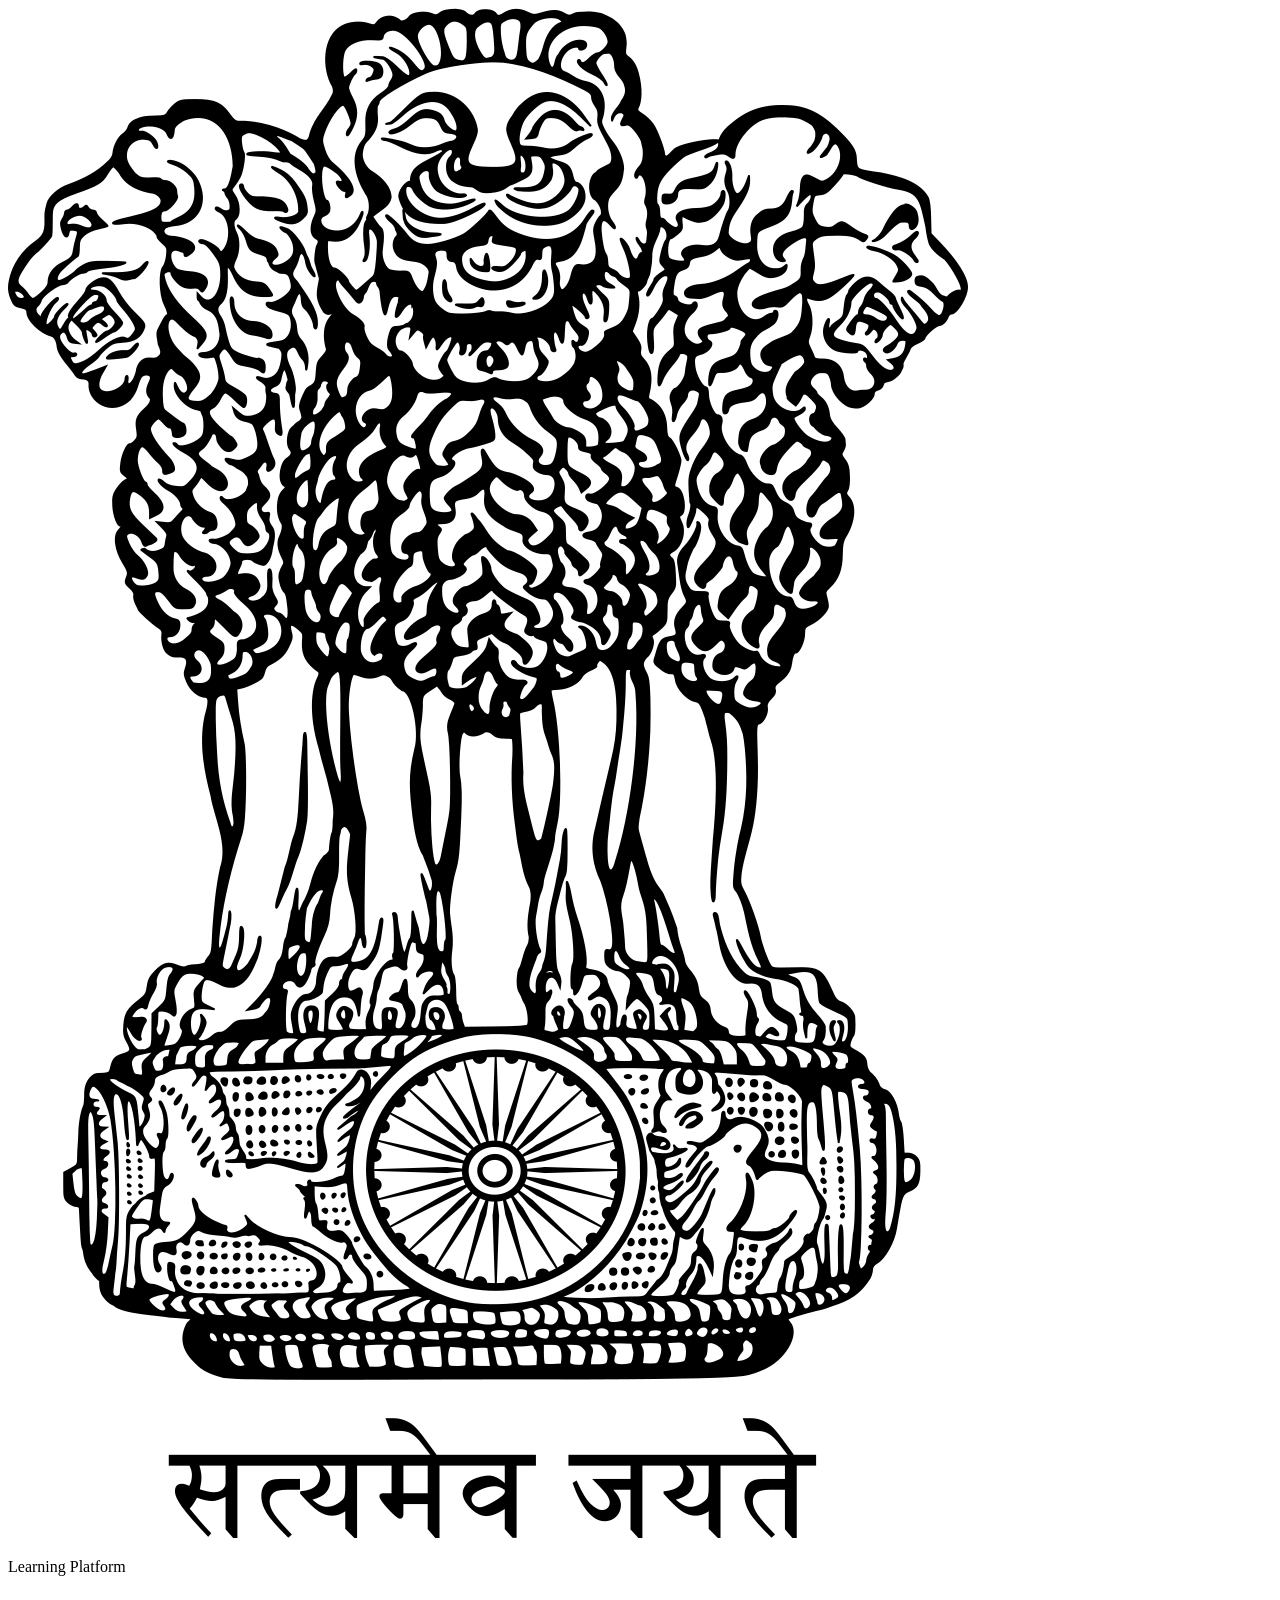
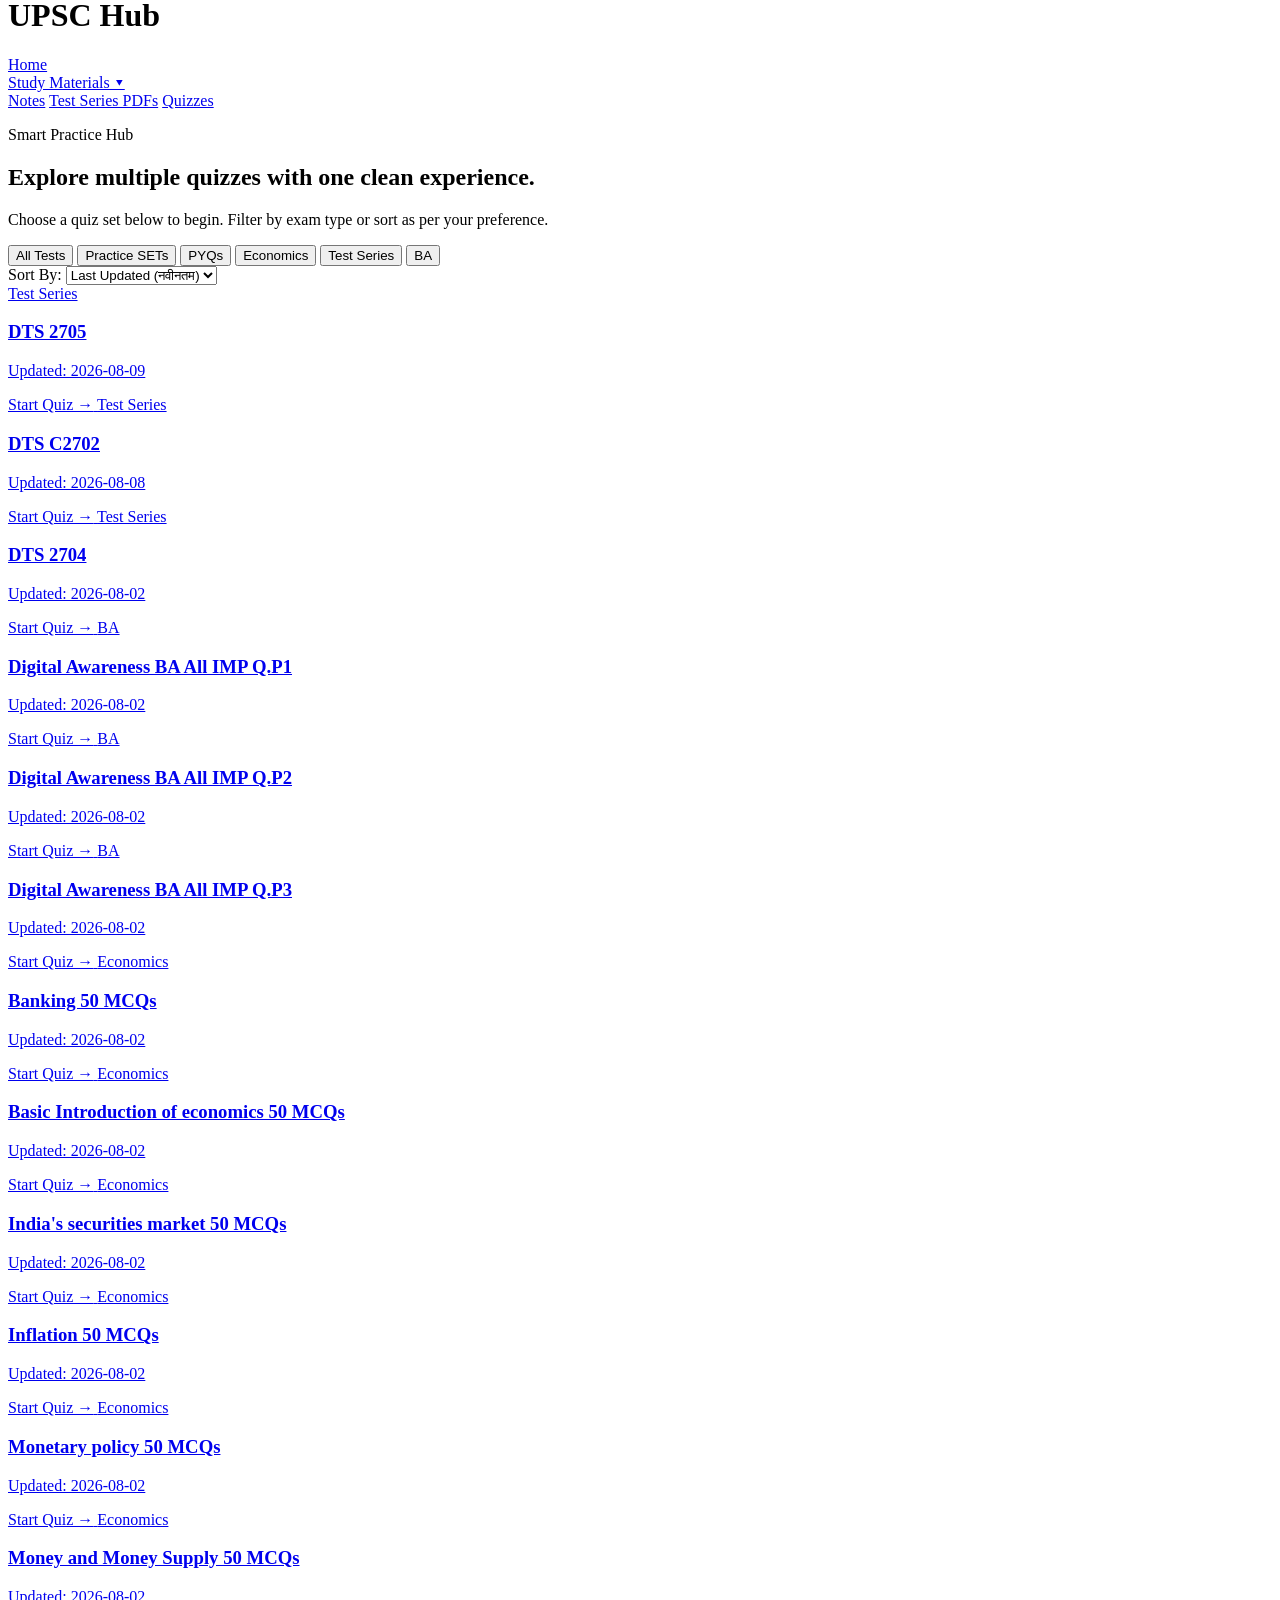
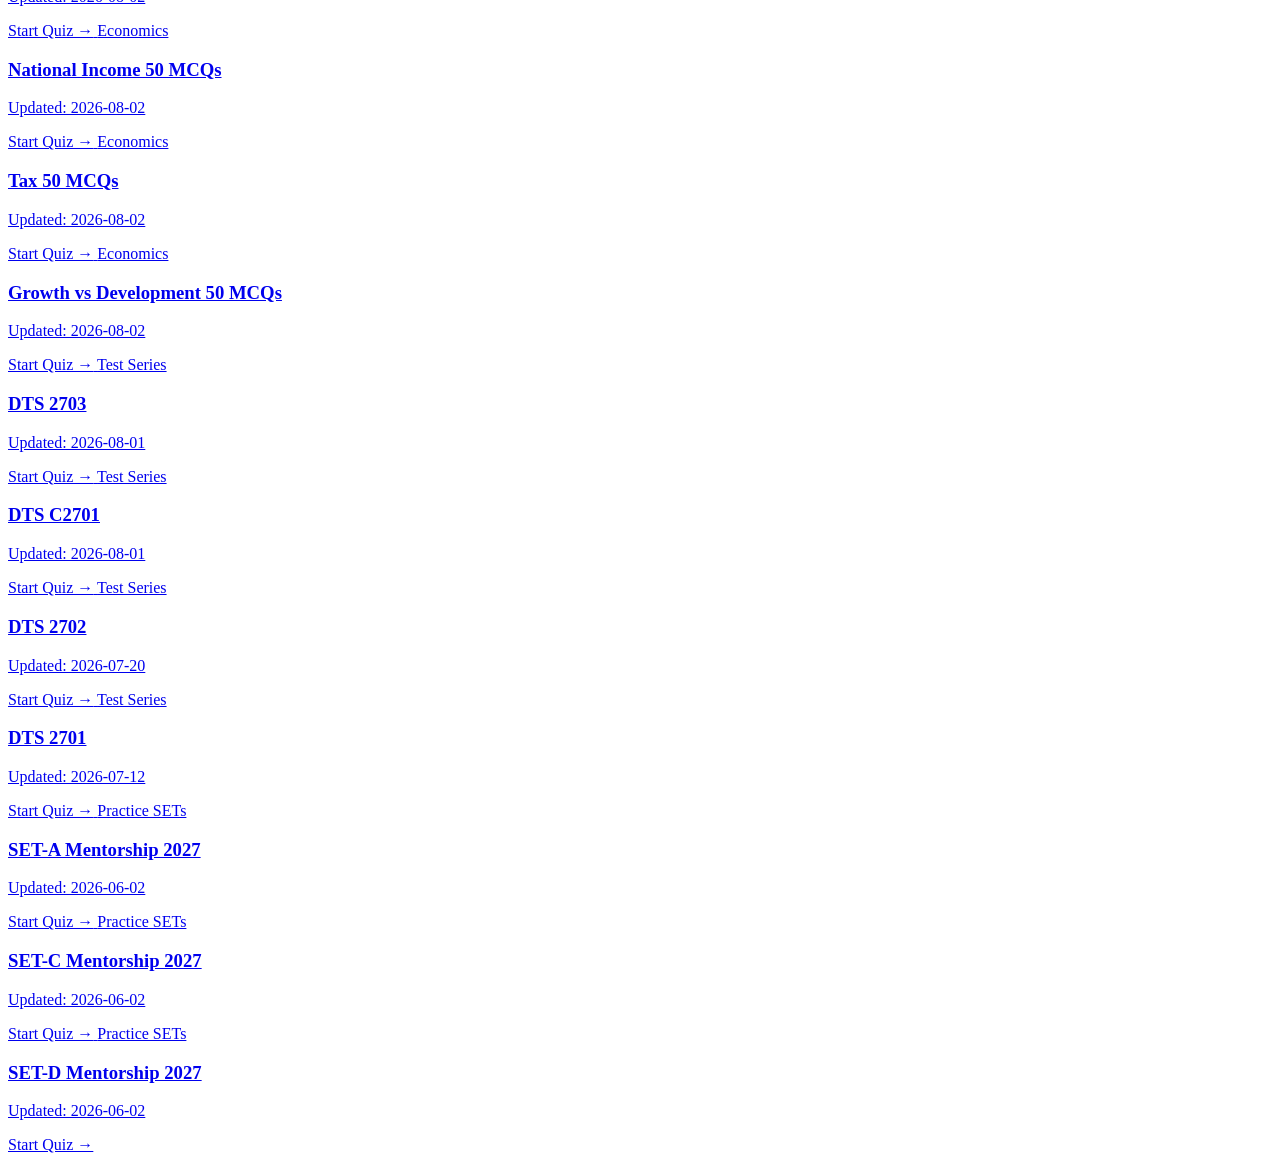
==== index.html @ d1d1ecc0 "Modify title, header, and add dropdown navigation Updated the title and header text, added dropdown " ====
<!DOCTYPE html>
<html lang="hi">
<head>
  <meta charset="UTF-8">
  <meta name="viewport" content="width=device-width, initial-scale=1.0">
  <title>UPSC Hub | Home</title>
  <link rel="stylesheet" href="style.css">
</head>
<body class="home-page">
  <div class="hero-shell">
    
    <!-- Updated Header with Dropdown Navigation -->
    <header class="hero-header">
      <div class="brand-block">
        <img src="ashoka.jpg" alt="Ashoka Logo" class="brand-logo" onerror="this.style.display='none'">
        <div>
          <p class="brand-kicker">Learning Platform</p>
          <h1>UPSC Hub</h1>
        </div>
      </div>
      
      <nav class="hero-nav">
        <a href="index.html">Home</a>
        <div class="dropdown">
          <a href="#" class="dropbtn">Study Materials ▾</a>
          <div class="dropdown-content">
            <a href="notes.html">Notes</a>
            <a href="test_series.html">Test Series PDFs</a>
            <a href="index.html">Quizzes</a>
          </div>
        </div>
      </nav>
    </header>

    <main class="hero-content">
      <section class="hero-copy">
        <p class="section-label">Smart Practice Hub</p>
        <h2>Explore multiple quizzes with one clean experience.</h2>
        <p class="hero-text">Choose a quiz set below to begin. Filter by exam type or sort as per your preference.</p>
      </section>

      <div class="controls-wrapper">
        <div class="filter-tabs" id="filterTabs">
          <button class="tab-btn active" onclick="handleFilter('All', event)">All Tests</button>
          <button class="tab-btn" onclick="handleFilter('Practice SETs', event)">Practice SETs</button>
          <button class="tab-btn" onclick="handleFilter('PYQ', event)">PYQs</button>
          <button class="tab-btn" onclick="handleFilter('Economics', event)">Economics</button>
          <button class="tab-btn" onclick="handleFilter('Test Series', event)">Test Series</button>
          <button class="tab-btn" onclick="handleFilter('BA', event)">BA</button>
        </div>
        
        <div class="sort-box">
          <label for="quizSort">Sort By: </label>
          <select id="quizSort" onchange="handleSort(this.value)">
            <option value="latest">Last Updated (नवीनतम)</option>
            <option value="az">Alphabetical (A - Z)</option>
            <option value="za">Alphabetical (Z - A)</option>
          </select>
        </div>
      </div>

      <section class="quiz-grid" id="quizGrid"></section>
    </main>
  </div>

  <script>
    // Cleaned quizzes array - retained exactly as you had it
    const quizzes = [
      { name: 'DTS 2701', file: '101.json', link: 'quiz.html?quiz=101.json', category: 'Test Series', lastUpdated: '2026-07-12' },
      { name: 'DTS 2702', file: '102.json', link: 'quiz.html?quiz=102.json', category: 'Test Series', lastUpdated: '2026-07-20' },
      { name: 'DTS 2703', file: '103.json', link: 'quiz.html?quiz=103.json', category: 'Test Series', lastUpdated: '2026-08-01' },
      { name: 'DTS 2704', file: '104.json', link: 'quiz.html?quiz=104.json', category: 'Test Series', lastUpdated: '2026-08-02' },
      { name: 'DTS 2705', file: '109.json', link: 'quiz.html?quiz=109.json', category: 'Test Series', lastUpdated: '2026-08-09' },
      { name: 'DTS C2701', file: '108.json', link: 'quiz.html?quiz=108.json', category: 'Test Series', lastUpdated: '2026-08-01' },
      { name: 'DTS C2702', file: '110.json', link: 'quiz.html?quiz=110.json', category: 'Test Series', lastUpdated: '2026-08-08' },
      { name: 'Digital Awareness BA All IMP Q.P1', file: '105.json', link: 'quiz.html?quiz=105.json', category: 'BA', lastUpdated: '2026-08-02' },
      { name: 'Digital Awareness BA All IMP Q.P2', file: '106.json', link: 'quiz.html?quiz=106.json', category: 'BA', lastUpdated: '2026-08-02' },
      { name: 'Digital Awareness BA All IMP Q.P3', file: '107.json', link: 'quiz.html?quiz=107.json', category: 'BA', lastUpdated: '2026-08-02' },
      { name: 'Banking 50 MCQs', file: 'Banking 50 MCQs.json', link: 'quiz.html?quiz=Banking 50 MCQs.json', category: 'Economics', lastUpdated: '2026-08-02' },
      { name: 'Basic Introduction of economics 50 MCQs', file: 'Basic Introduction of economics 50 MCQs.json', link: 'quiz.html?quiz=Basic Introduction of economics 50 MCQs.json', category: 'Economics', lastUpdated: '2026-08-02' },
      { name: 'India\'s securities market 50 MCQs', file: 'India\'s securities market 50 MCQs.json', link: 'quiz.html?quiz=India\'s securities market 50 MCQs.json', category: 'Economics', lastUpdated: '2026-08-02' },
      { name: 'Inflation 50 MCQs', file: 'Inflation 50 MCQs.json', link: 'quiz.html?quiz=Inflation 50 MCQs.json', category: 'Economics', lastUpdated: '2026-08-02' },
      { name: 'Monetary policy 50 MCQs', file: 'Monetary policy 50 MCQs.json', link: 'quiz.html?quiz=Monetary policy 50 MCQs.json', category: 'Economics', lastUpdated: '2026-08-02' },
      { name: 'Money and Money Supply 50 MCQs', file: 'Money and Money Supply 50 MCQs.json', link: 'quiz.html?quiz=Money and Money Supply 50 MCQs.json', category: 'Economics', lastUpdated: '2026-08-02' },
      { name: 'National Income 50 MCQs', file: 'National Income 50 MCQs.json', link: 'quiz.html?quiz=National Income 50 MCQs.json', category: 'Economics', lastUpdated: '2026-08-02' },
      { name: 'Tax 50 MCQs', file: 'Tax 50 MCQs.json', link: 'quiz.html?quiz=Tax 50 MCQs.json', category: 'Economics', lastUpdated: '2026-08-02' },
      { name: 'Growth vs Development 50 MCQs', file: 'growth vs devlopment 50 MCQs.json', link: 'quiz.html?quiz=growth vs devlopment 50 MCQs.json', category: 'Economics', lastUpdated: '2026-08-02' },
      { name: 'SET-A Mentorship 2027', file: 'SET-A.json', link: 'quiz.html?quiz=SET-A.json', category: 'Practice SETs', lastUpdated: '2026-06-02' },
      { name: 'SET-C Mentorship 2027', file: 'SET-C.json', link: 'quiz.html?quiz=SET-C.json', category: 'Practice SETs', lastUpdated: '2026-06-02' },
      { name: 'SET-D Mentorship 2027', file: 'SET-D.json', link: 'quiz.html?quiz=SET-D.json', category: 'Practice SETs', lastUpdated: '2026-06-02' }
    ];
    let currentCategory = 'All';
    let currentSortOrder = 'latest';
    const grid = document.getElementById('quizGrid');

    function renderQuizzes() {
      let result = currentCategory === 'All' 
        ? [...quizzes] 
        : quizzes.filter(q => q.category === currentCategory);

      if (currentSortOrder === 'az') {
        result.sort((a, b) => a.name.localeCompare(b.name));
      } else if (currentSortOrder === 'za') {
        result.sort((a, b) => b.name.localeCompare(a.name));
      } else if (currentSortOrder === 'latest') {
        result.sort((a, b) => new Date(b.lastUpdated) - new Date(a.lastUpdated));
      }

      if (result.length === 0) {
        grid.innerHTML = `<p class="no-tests">इस श्रेणी में अभी कोई टेस्ट उपलब्ध नहीं है।</p>`;
        return;
      }

      grid.innerHTML = result.map(q => `
        <a class="quiz-card" href="${q.link}">
          <span class="card-badge">${q.category}</span>
          <h3>${q.name}</h3>
          <p>Updated: ${q.lastUpdated}</p>
          <span>Start Quiz →</span>
        </a>
      `).join('');
    }

    function handleFilter(category, event) {
      currentCategory = category;
      const buttons = document.querySelectorAll('.tab-btn');
      buttons.forEach(btn => btn.classList.remove('active'));
      if (event && event.target) event.target.classList.add('active');
      renderQuizzes();
    }

    function handleSort(order) {
      currentSortOrder = order;
      renderQuizzes();
    }

    renderQuizzes();
  </script>
</body>
</html>
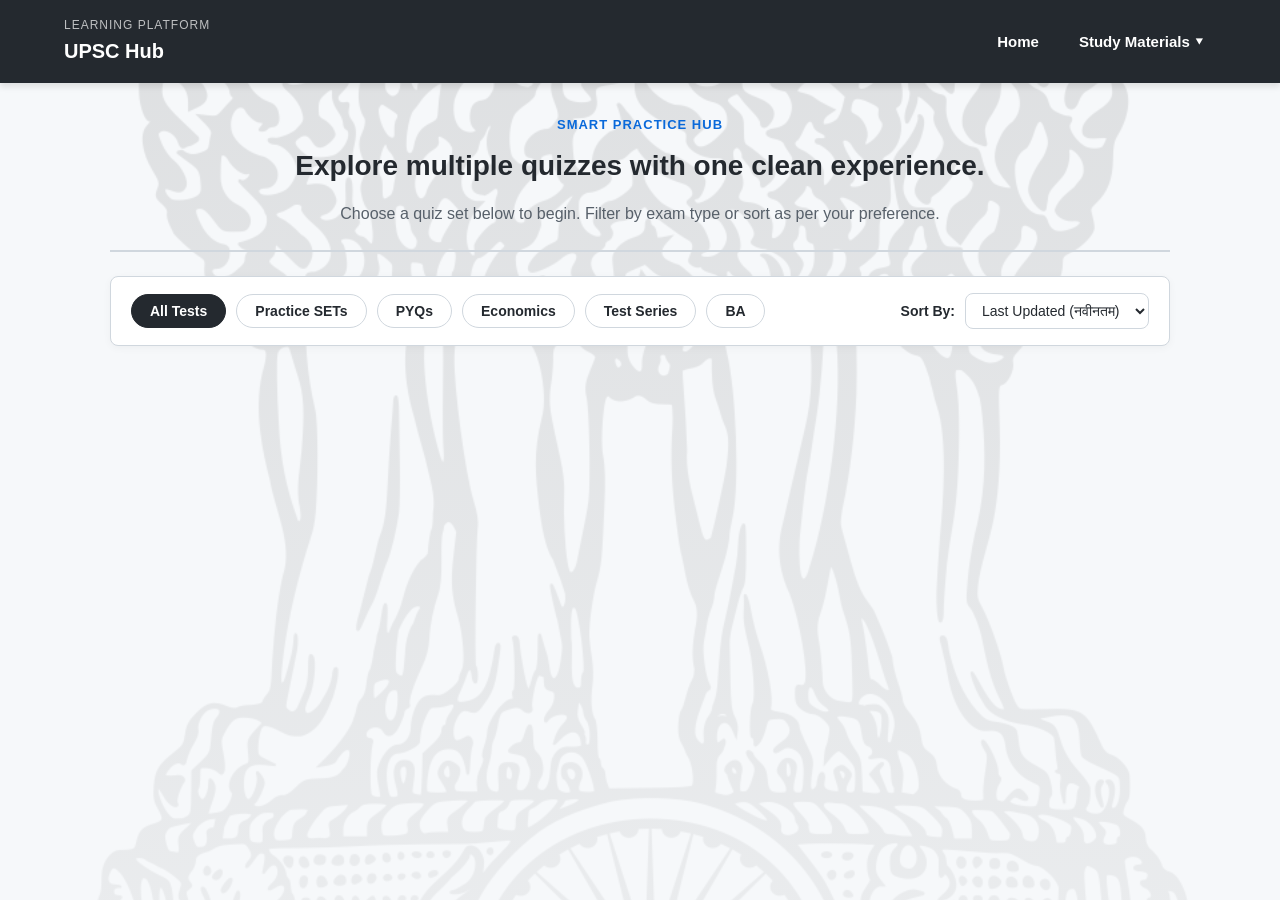
==== commit fe9fadc9: "Remove ashoka.jpg image from header in index.html (remove <img> element)" ====
--- a/index.html
+++ b/index.html
@@ -12,7 +12,6 @@
     <!-- Updated Header with Dropdown Navigation -->
     <header class="hero-header">
       <div class="brand-block">
-        <img src="ashoka.jpg" alt="Ashoka Logo" class="brand-logo" onerror="this.style.display='none'">
         <div>
           <p class="brand-kicker">Learning Platform</p>
           <h1>UPSC Hub</h1>
@@ -77,17 +76,7 @@
       { name: 'Digital Awareness BA All IMP Q.P2', file: '106.json', link: 'quiz.html?quiz=106.json', category: 'BA', lastUpdated: '2026-08-02' },
       { name: 'Digital Awareness BA All IMP Q.P3', file: '107.json', link: 'quiz.html?quiz=107.json', category: 'BA', lastUpdated: '2026-08-02' },
       { name: 'Banking 50 MCQs', file: 'Banking 50 MCQs.json', link: 'quiz.html?quiz=Banking 50 MCQs.json', category: 'Economics', lastUpdated: '2026-08-02' },
-      { name: 'Basic Introduction of economics 50 MCQs', file: 'Basic Introduction of economics 50 MCQs.json', link: 'quiz.html?quiz=Basic Introduction of economics 50 MCQs.json', category: 'Economics', lastUpdated: '2026-08-02' },
-      { name: 'India\'s securities market 50 MCQs', file: 'India\'s securities market 50 MCQs.json', link: 'quiz.html?quiz=India\'s securities market 50 MCQs.json', category: 'Economics', lastUpdated: '2026-08-02' },
-      { name: 'Inflation 50 MCQs', file: 'Inflation 50 MCQs.json', link: 'quiz.html?quiz=Inflation 50 MCQs.json', category: 'Economics', lastUpdated: '2026-08-02' },
-      { name: 'Monetary policy 50 MCQs', file: 'Monetary policy 50 MCQs.json', link: 'quiz.html?quiz=Monetary policy 50 MCQs.json', category: 'Economics', lastUpdated: '2026-08-02' },
-      { name: 'Money and Money Supply 50 MCQs', file: 'Money and Money Supply 50 MCQs.json', link: 'quiz.html?quiz=Money and Money Supply 50 MCQs.json', category: 'Economics', lastUpdated: '2026-08-02' },
-      { name: 'National Income 50 MCQs', file: 'National Income 50 MCQs.json', link: 'quiz.html?quiz=National Income 50 MCQs.json', category: 'Economics', lastUpdated: '2026-08-02' },
-      { name: 'Tax 50 MCQs', file: 'Tax 50 MCQs.json', link: 'quiz.html?quiz=Tax 50 MCQs.json', category: 'Economics', lastUpdated: '2026-08-02' },
-      { name: 'Growth vs Development 50 MCQs', file: 'growth vs devlopment 50 MCQs.json', link: 'quiz.html?quiz=growth vs devlopment 50 MCQs.json', category: 'Economics', lastUpdated: '2026-08-02' },
-      { name: 'SET-A Mentorship 2027', file: 'SET-A.json', link: 'quiz.html?quiz=SET-A.json', category: 'Practice SETs', lastUpdated: '2026-06-02' },
-      { name: 'SET-C Mentorship 2027', file: 'SET-C.json', link: 'quiz.html?quiz=SET-C.json', category: 'Practice SETs', lastUpdated: '2026-06-02' },
-      { name: 'SET-D Mentorship 2027', file: 'SET-D.json', link: 'quiz.html?quiz=SET-D.json', category: 'Practice SETs', lastUpdated: '2026-06-02' }
+      { name: 'Basic Introduction of economics 50 MCQs', file: 'Basic Introduction of economics 50 MCQs.json', link: 'quiz.html?quiz=Basic Introduction of economics 50 MCQs.json', category: 'Econo[...]'
     ];
     let currentCategory = 'All';
     let currentSortOrder = 'latest';
--- a/style.css
+++ b/style.css
@@ -0,0 +1,732 @@
+/* ============================================================
+   Complete Website Theme - style.css 
+   Background: ashoka.jpg integrated via CSS
+   ============================================================ */
+
+:root {
+  /* Color Palette */
+  --bg-color: #f6f8fa;
+  --card-bg: #ffffff;
+  --text-primary: #24292f;
+  --text-secondary: #57606a;
+  --border-color: #d0d7de;
+  --border-hover: #8c959f;
+  --primary-blue: #0969da;
+  --primary-blue-hover: #0353a4;
+  --primary-green: #2da44e;
+  --primary-green-hover: #2c974b;
+  --danger-red: #cf222e;
+  --warning-purple: #8250df;
+  --header-bg: #24292f;
+  --header-text: #ffffff;
+  --active-tab: #fd8c73;
+  --radius: 8px;
+}
+
+* { 
+  box-sizing: border-box; 
+  margin: 0;
+  padding: 0;
+}
+
+body {
+  font-family: -apple-system, BlinkMacSystemFont, "Segoe UI", "Noto Sans Devanagari", Helvetica, Arial, sans-serif;
+  background-color: var(--bg-color);
+  color: var(--text-primary);
+  min-height: 100vh;
+  position: relative;
+  line-height: 1.6;
+}
+
+/* --- Background Image Integration --- */
+.hero-shell {
+  min-height: 100vh;
+  /* ashoka.jpg सेट किया गया है, साथ में 90% व्हाइट ओवरले ताकि टेक्स्ट आसानी से पढ़ा जा सके */
+  background-image: linear-gradient(rgba(246, 248, 250, 0.90), rgba(246, 248, 250, 0.95)), url('ashoka.jpg');
+  background-size: cover;
+  background-position: center;
+  background-repeat: no-repeat;
+  background-attachment: fixed;
+}
+
+/* --- Layout & Header --- */
+.hero-header {
+  width: 100%;
+  margin: 0 0 32px 0;
+  padding: 16px 5%;
+  background-color: var(--header-bg);
+  color: var(--header-text);
+  display: flex;
+  align-items: center;
+  justify-content: space-between;
+  gap: 16px;
+  box-shadow: 0 4px 6px rgba(0,0,0,0.1);
+}
+
+.brand-block {
+  display: flex;
+  align-items: center;
+  gap: 12px;
+}
+
+.brand-kicker {
+  margin: 0;
+  font-size: 12px;
+  color: rgba(255, 255, 255, 0.7);
+  text-transform: uppercase;
+  letter-spacing: 1px;
+}
+
+.brand-block h1 {
+  margin: 0;
+  font-size: 20px;
+  font-weight: 700;
+  color: #ffffff;
+}
+
+/* --- Navigation & Dropdown --- */
+.hero-nav {
+  display: flex;
+  align-items: center;
+  gap: 16px;
+}
+
+.hero-nav a {
+  color: #ffffff;
+  text-decoration: none;
+  font-weight: 600;
+  font-size: 15px;
+  padding: 6px 12px;
+  border-radius: var(--radius);
+  transition: all 0.3s ease;
+}
+
+.hero-nav a:hover, .dropbtn:hover {
+  background-color: rgba(255, 255, 255, 0.15);
+}
+
+.dropdown {
+  position: relative;
+  display: inline-block;
+}
+
+.dropdown-content {
+  display: none;
+  position: absolute;
+  right: 0;
+  background-color: var(--card-bg);
+  min-width: 200px;
+  box-shadow: 0 10px 30px rgba(0,0,0,0.15);
+  border-radius: var(--radius);
+  z-index: 100;
+  margin-top: 10px;
+  border: 1px solid var(--border-color);
+  overflow: hidden;
+}
+
+.dropdown-content a {
+  color: var(--text-primary);
+  padding: 12px 16px;
+  text-decoration: none;
+  display: block;
+  border-radius: 0;
+  font-weight: 500;
+  border-bottom: 1px solid #f0f0f0;
+}
+
+.dropdown-content a:last-child {
+  border-bottom: none;
+}
+
+.dropdown-content a:hover {
+  background-color: #f0f4f8;
+  color: var(--primary-blue);
+  padding-left: 20px; /* Hover Animation */
+}
+
+.dropdown:hover .dropdown-content {
+  display: block;
+}
+
+/* --- Main Content Area --- */
+.hero-content {
+  max-width: 1100px;
+  margin: 0 auto;
+  padding: 0 20px 40px;
+}
+
+.hero-copy {
+  margin-bottom: 24px;
+  border-bottom: 2px solid var(--border-color);
+  padding-bottom: 24px;
+  text-align: center;
+}
+
+.section-label {
+  margin: 0 0 8px;
+  font-size: 13px;
+  color: var(--primary-blue);
+  font-weight: 700;
+  text-transform: uppercase;
+  letter-spacing: 1px;
+}
+
+.hero-copy h2 {
+  margin: 0 0 12px;
+  font-size: 28px;
+  font-weight: 700;
+  color: var(--text-primary);
+}
+
+.hero-text {
+  margin: 0;
+  font-size: 16px;
+  color: var(--text-secondary);
+}
+
+/* --- Controls & Filter Bar --- */
+.controls-wrapper {
+  display: flex;
+  justify-content: space-between;
+  align-items: center;
+  flex-wrap: wrap;
+  gap: 16px;
+  margin-bottom: 24px;
+  background: var(--card-bg);
+  padding: 16px 20px;
+  border-radius: var(--radius);
+  border: 1px solid var(--border-color);
+  box-shadow: 0 2px 8px rgba(0,0,0,0.04);
+}
+
+.filter-tabs {
+  display: flex;
+  gap: 10px;
+  flex-wrap: wrap;
+}
+
+.tab-btn {
+  background: transparent;
+  border: 1px solid var(--border-color);
+  border-radius: 20px;
+  color: var(--text-primary);
+  padding: 8px 18px;
+  font-weight: 600;
+  font-size: 14px;
+  cursor: pointer;
+  transition: all 0.2s ease;
+}
+
+.tab-btn:hover {
+  background: #f0f4f8;
+  border-color: var(--border-hover);
+}
+
+.tab-btn.active {
+  background: var(--header-bg);
+  color: #fff;
+  border-color: var(--header-bg);
+}
+
+.sort-box {
+  display: flex;
+  align-items: center;
+  gap: 10px;
+  font-size: 14px;
+  font-weight: 600;
+}
+
+.sort-box select {
+  background-color: var(--card-bg);
+  border: 1px solid var(--border-color);
+  border-radius: var(--radius);
+  padding: 8px 12px;
+  color: var(--text-primary);
+  font-family: inherit;
+  font-size: 14px;
+  cursor: pointer;
+  outline: none;
+}
+
+/* --- Grids & Cards (Quizzes & PDFs) --- */
+.quiz-grid {
+  display: grid;
+  grid-template-columns: repeat(auto-fit, minmax(280px, 1fr));
+  gap: 20px;
+}
+
+.quiz-card {
+  display: flex;
+  flex-direction: column;
+  text-decoration: none;
+  background: var(--card-bg);
+  border: 1px solid var(--border-color);
+  border-radius: 12px;
+  padding: 20px;
+  color: var(--text-primary);
+  box-shadow: 0 4px 12px rgba(0,0,0,0.05);
+  transition: transform 0.2s ease, box-shadow 0.2s ease, border-color 0.2s;
+}
+
+.quiz-card:hover {
+  transform: translateY(-4px);
+  box-shadow: 0 12px 24px rgba(0,0,0,0.1);
+  border-color: var(--primary-blue);
+}
+
+.card-badge {
+  align-self: flex-start;
+  background: #eef4ff;
+  border: 1px solid #d1e4ff;
+  color: var(--primary-blue);
+  font-size: 12px;
+  font-weight: 600;
+  padding: 4px 12px;
+  border-radius: 20px;
+  margin-bottom: 12px;
+}
+
+.quiz-card h3 {
+  margin: 0 0 10px;
+  font-size: 18px;
+  font-weight: 700;
+  color: var(--text-primary);
+}
+
+.quiz-card p {
+  margin: 0 0 16px;
+  color: var(--text-secondary);
+  font-size: 13px;
+  margin-top: auto;
+}
+
+.quiz-card span {
+  font-weight: 600;
+  color: var(--primary-blue);
+  font-size: 14px;
+}
+
+/* --- PDF Action Buttons --- */
+.pdf-link-btn {
+  display: inline-block;
+  background-color: var(--primary-green);
+  color: #ffffff !important;
+  text-align: center;
+  padding: 10px 16px;
+  border-radius: var(--radius);
+  margin-top: 10px;
+  text-decoration: none;
+  font-size: 15px;
+  font-weight: 600;
+  transition: background-color 0.2s, transform 0.1s;
+}
+
+.pdf-link-btn:hover {
+  background-color: var(--primary-green-hover);
+  transform: scale(1.02);
+}
+
+.no-tests {
+  text-align: center;
+  grid-column: 1 / -1;
+  padding: 50px;
+  color: var(--text-secondary);
+  font-size: 16px;
+  background: var(--card-bg);
+  border-radius: var(--radius);
+  border: 1px dashed var(--border-color);
+}
+
+/* ============================================================
+   QUIZ ENGINE SPECIFIC CSS (script.js integration)
+   ============================================================ */
+
+/* Top bar (Quiz header) */
+.topbar {
+  position: sticky;
+  top: 0;
+  z-index: 30;
+  background: var(--header-bg);
+  color: var(--header-text);
+  display: flex;
+  align-items: center;
+  justify-content: space-between;
+  padding: 12px 24px;
+  border-bottom: 3px solid var(--primary-green);
+  gap: 12px;
+}
+
+.topbar-left {
+  display: flex;
+  align-items: center;
+  gap: 10px;
+}
+
+.exam-title {
+  font-weight: 700;
+  font-size: 16px;
+  text-align: center;
+  flex: 1;
+}
+
+/* Buttons */
+.btn {
+  border: 1px solid var(--border-color);
+  border-radius: var(--radius);
+  padding: 8px 16px;
+  font-size: 14px;
+  font-weight: 600;
+  cursor: pointer;
+  font-family: inherit;
+  transition: all 0.2s ease;
+}
+.btn-navy { background: var(--header-bg); color: #fff; border: none; }
+.btn-navy:hover { background: #3f4752; }
+.btn-gold { background: var(--primary-green); color: #fff; border: none; }
+.btn-gold:hover { background: var(--primary-green-hover); }
+.btn-outline { background: #fff; color: var(--text-primary); border-color: var(--border-color); }
+.btn-outline:hover { background: #f0f4f8; }
+.btn-block { width: 100%; }
+.btn:disabled { opacity: 0.5; cursor: not-allowed; }
+
+.lang-switch-btn {
+  background: rgba(255,255,255,0.1);
+  color: #fff;
+  border: 1px solid rgba(255,255,255,0.3);
+  padding: 6px 12px;
+  border-radius: var(--radius);
+  font-weight: 600;
+  cursor: pointer;
+  font-size: 13px;
+  transition: background 0.2s;
+}
+.lang-switch-btn:hover { background: rgba(255,255,255,0.25); }
+
+body.show-hi .lang-en { display: none !important; }
+body.show-en .lang-hi { display: none !important; }
+
+.icon-btn {
+  background: none;
+  border: none;
+  color: var(--header-text);
+  font-size: 22px;
+  cursor: pointer;
+  padding: 4px;
+  border-radius: var(--radius);
+}
+.icon-btn:hover { background: rgba(255,255,255,0.1); }
+
+.timer-box {
+  display: flex;
+  flex-direction: column;
+  align-items: flex-end;
+  min-width: 100px;
+}
+.timer-label { font-size: 11px; color: rgba(255,255,255,0.8); text-transform: uppercase; letter-spacing: 1px; }
+#timerDisplay { font-weight: 700; font-size: 16px; font-variant-numeric: tabular-nums; }
+
+/* Sidebar */
+.sidebar {
+  position: fixed;
+  top: 0; left: -350px;
+  width: 340px;
+  height: 100%;
+  background: var(--card-bg);
+  border-right: 1px solid var(--border-color);
+  z-index: 50;
+  transition: left 0.3s ease;
+  display: flex;
+  flex-direction: column;
+  padding: 20px;
+  overflow-y: auto;
+  box-shadow: 4px 0 15px rgba(0,0,0,0.05);
+}
+.sidebar.open { left: 0; }
+.sidebar-header {
+  display: flex; justify-content: space-between; align-items: center;
+  border-bottom: 2px solid var(--bg-color); padding-bottom: 12px; margin-bottom: 16px;
+}
+.sidebar-header h3 { margin: 0; color: var(--text-primary); font-size: 18px; font-weight: 700;}
+.sidebar-header .icon-btn { color: var(--text-secondary); }
+
+.sidebar-tabs {
+  display: flex;
+  gap: 8px;
+  margin-bottom: 20px;
+}
+.side-tab {
+  flex: 1;
+  background: var(--bg-color);
+  border: 1px solid var(--border-color);
+  padding: 8px;
+  font-weight: 600;
+  font-size: 13px;
+  cursor: pointer;
+  color: var(--text-secondary);
+  border-radius: var(--radius);
+  transition: all 0.2s;
+}
+.side-tab.active {
+  background: var(--header-bg);
+  color: #fff;
+  border-color: var(--header-bg);
+}
+
+.legend { font-size: 13px; display: grid; gap: 10px; margin-bottom: 20px; color: var(--text-secondary); }
+.legend div { display: flex; align-items: center; gap: 8px; }
+.dot { width: 14px; height: 14px; border-radius: 50%; display: inline-block; border: 1px solid rgba(0,0,0,0.1); }
+.dot.not-visited { background: #e0e0e0; }
+.dot.not-answered { background: var(--danger-red); }
+.dot.answered { background: var(--primary-green); }
+.dot.flagged { background: var(--warning-purple); }
+.dot.flagged-answered { background: var(--warning-purple); box-shadow: inset 0 0 0 3px var(--primary-green); }
+
+.palette-grid {
+  display: grid;
+  grid-template-columns: repeat(5, 1fr);
+  gap: 8px;
+  margin-bottom: 20px;
+}
+.palette-cell {
+  aspect-ratio: 1;
+  border: 1px solid var(--border-color);
+  border-radius: var(--radius);
+  color: var(--text-primary);
+  font-size: 13px;
+  font-weight: 600;
+  cursor: pointer;
+  background: var(--bg-color);
+  transition: transform 0.1s;
+}
+.palette-cell:hover { transform: scale(1.05); }
+.palette-cell.not-answered { background: var(--danger-red); color: #fff; border-color: var(--danger-red); }
+.palette-cell.answered { background: var(--primary-green); color: #fff; border-color: var(--primary-green); }
+.palette-cell.flagged { background: var(--warning-purple); color: #fff; border-color: var(--warning-purple); }
+.palette-cell.flagged-answered { background: var(--warning-purple); color: #fff; border-color: var(--warning-purple); box-shadow: inset 0 0 0 3px var(--primary-green); }
+.palette-cell.current { outline: 3px solid var(--primary-blue); outline-offset: 2px; }
+
+/* OMR Sheet Mode */
+.omr-sheet-container {
+  display: flex;
+  flex-direction: column;
+  gap: 10px;
+  max-height: 400px;
+  overflow-y: auto;
+  padding-right: 5px;
+}
+.omr-row {
+  display: flex;
+  align-items: center;
+  justify-content: space-between;
+  padding: 10px;
+  background: #fff;
+  border-radius: var(--radius);
+  border: 1px solid var(--border-color);
+}
+.omr-row.current {
+  background: #f0f7ff;
+  border-color: var(--primary-blue);
+}
+.omr-q-num {
+  font-weight: 700;
+  font-size: 15px;
+  color: var(--text-primary);
+}
+.omr-bubbles { display: flex; gap: 8px; }
+.omr-bubble {
+  width: 28px;
+  height: 28px;
+  border-radius: 50%;
+  border: 1px solid var(--border-hover);
+  display: flex;
+  align-items: center;
+  justify-content: center;
+  font-size: 13px;
+  font-weight: 700;
+  cursor: pointer;
+  background: #fff;
+  color: var(--text-secondary);
+  transition: all 0.2s;
+}
+.omr-bubble:hover { background: var(--bg-color); }
+.omr-bubble.filled {
+  background: var(--header-bg);
+  color: #fff;
+  border-color: var(--header-bg);
+}
+
+.sidebar-footer { margin-top: auto; padding-top: 16px; border-top: 1px solid var(--border-color); }
+.sidebar-overlay {
+  position: fixed; inset: 0; background: rgba(0,0,0,0.5);
+  z-index: 40; display: none;
+}
+.sidebar-overlay.show { display: block; }
+
+/* Quiz view Main Area */
+.quiz-view {
+  position: relative;
+  z-index: 1;
+  max-width: 850px;
+  margin: 30px auto;
+  padding: 0 20px 40px;
+}
+.quiz-view .quiz-card {
+  background: var(--card-bg);
+  border-radius: 16px;
+  border: 1px solid var(--border-color);
+  padding: 30px;
+  box-shadow: 0 4px 15px rgba(0,0,0,0.05);
+}
+.q-meta { display: flex; align-items: center; gap: 12px; margin-bottom: 20px; flex-wrap: wrap; }
+.tag {
+  background: #eef4ff; border: 1px solid #d1e4ff; color: var(--primary-blue);
+  font-size: 13px; padding: 6px 14px; border-radius: 20px; font-weight: 600;
+}
+.btn-flag { margin-left: auto; font-size: 13px; padding: 6px 12px; }
+.btn-flag.selected { background: var(--warning-purple); color: #fff; border-color: var(--warning-purple); }
+
+.passage-block, .statements-block {
+  background: var(--bg-color);
+  border-left: 4px solid var(--primary-blue);
+  padding: 20px;
+  border-radius: 0 var(--radius) var(--radius) 0;
+  margin-bottom: 24px;
+}
+.passage-hi { margin: 0 0 10px; line-height: 1.7; color: var(--text-primary); font-size: 16px;}
+.passage-en { margin: 0; font-size: 14px; color: var(--text-secondary); font-style: italic; line-height: 1.6;}
+.statements-block ol { margin: 0; padding-left: 20px; color: var(--text-primary); font-size: 16px; line-height: 1.6;}
+.statements-block li { margin-bottom: 12px; }
+.stmt-en { display: block; font-size: 14px; color: var(--text-secondary); font-style: italic; margin-top: 4px;}
+
+.question-block { margin-bottom: 24px; }
+.question-hi { font-size: 20px; font-weight: 700; line-height: 1.5; margin: 0 0 8px; color: var(--text-primary); }
+.question-en { font-size: 15px; color: var(--text-secondary); font-style: italic; margin: 0; line-height: 1.5;}
+
+.options-block { display: flex; flex-direction: column; gap: 14px; }
+.option {
+  display: flex;
+  align-items: flex-start;
+  gap: 14px;
+  border: 2px solid var(--border-color);
+  border-radius: var(--radius);
+  padding: 14px 18px;
+  cursor: pointer;
+  background: #fff;
+  transition: all 0.2s;
+}
+.option:hover { border-color: var(--border-hover); background: var(--bg-color); }
+.option.selected { border-color: var(--primary-blue); background: #f0f7ff; }
+.option input { margin-top: 5px; accent-color: var(--primary-blue); transform: scale(1.2);}
+.opt-text-hi { font-size: 16px; color: var(--text-primary); font-weight: 500;}
+.opt-text-en { font-size: 14px; color: var(--text-secondary); display: block; margin-top: 4px; }
+
+.nav-buttons {
+  max-width: 850px;
+  margin: 24px auto 0;
+  padding: 0 20px;
+  display: flex;
+  justify-content: space-between;
+  gap: 12px;
+  flex-wrap: wrap;
+}
+
+/* Dashboard Results */
+.dashboard-view {
+  position: relative;
+  z-index: 1;
+  max-width: 1100px;
+  margin: 30px auto;
+  padding: 0 20px 60px;
+}
+.dash-title { color: var(--text-primary); text-align: center; margin-bottom: 30px; font-size: 28px; font-weight: 700; }
+
+.scorecard-grid {
+  display: grid;
+  grid-template-columns: repeat(auto-fit, minmax(160px, 1fr));
+  gap: 16px;
+  margin-bottom: 40px;
+}
+.score-tile {
+  background: var(--card-bg);
+  border: 1px solid var(--border-color);
+  border-bottom: 4px solid var(--primary-blue);
+  border-radius: 10px;
+  padding: 20px;
+  text-align: center;
+  box-shadow: 0 4px 10px rgba(0,0,0,0.03);
+}
+.score-tile .val { font-size: 26px; font-weight: 700; color: var(--text-primary); }
+.score-tile .lbl { font-size: 13px; margin-top: 8px; color: var(--text-secondary); text-transform: uppercase; letter-spacing: 0.5px;}
+
+.charts-grid {
+  display: grid;
+  grid-template-columns: repeat(auto-fit, minmax(340px, 1fr));
+  gap: 20px;
+  margin-bottom: 30px;
+}
+.chart-card {
+  background: var(--card-bg);
+  border: 1px solid var(--border-color);
+  border-radius: 12px;
+  padding: 20px;
+  box-shadow: 0 2px 8px rgba(0,0,0,0.03);
+}
+.chart-card h3 { margin: 0 0 16px; font-size: 16px; color: var(--text-primary); font-weight: 700; border-bottom: 1px solid var(--border-color); padding-bottom: 10px;}
+
+.heatmap-grid { display: flex; flex-wrap: wrap; gap: 10px; }
+.heat-cell {
+  min-width: 140px;
+  padding: 12px;
+  border-radius: var(--radius);
+  color: #fff;
+  font-size: 13px;
+}
+.heat-cell .h-topic { font-weight: 700; display: block; margin-bottom: 4px; }
+
+.insights-grid {
+  display: grid;
+  grid-template-columns: repeat(auto-fit, minmax(320px, 1fr));
+  gap: 20px;
+  margin-bottom: 40px;
+}
+.insight-card {
+  background: var(--card-bg);
+  border: 1px solid var(--border-color);
+  border-radius: 12px;
+  padding: 20px;
+  border-left: 5px solid var(--primary-green);
+  box-shadow: 0 2px 8px rgba(0,0,0,0.03);
+}
+.insight-card h3 { margin: 0 0 12px; font-size: 16px; color: var(--text-primary); font-weight: 700;}
+.insight-card ul { margin: 0; padding-left: 20px; font-size: 14px; color: var(--text-secondary); line-height: 1.6;}
+.mini-table { width: 100%; border-collapse: collapse; font-size: 14px; }
+.mini-table th, .mini-table td { border: 1px solid var(--border-color); padding: 10px; text-align: left; }
+.mini-table th { background: var(--bg-color); color: var(--text-primary); }
+
+.answer-sheet { margin-bottom: 40px; }
+.answer-sheet h2 { color: var(--text-primary); font-size: 22px; border-bottom: 2px solid var(--border-color); padding-bottom: 10px; margin-bottom: 20px; }
+.ans-item {
+  background: var(--card-bg);
+  border: 1px solid var(--border-color);
+  border-radius: 12px;
+  padding: 20px;
+  margin-bottom: 16px;
+  box-shadow: 0 2px 6px rgba(0,0,0,0.02);
+}
+.ans-item .ans-status { font-size: 12px; font-weight: 700; padding: 4px 10px; border-radius: 20px; color: #fff; text-transform: uppercase; letter-spacing: 0.5px;}
+.ans-status.correct { background: var(--primary-green); }
+.ans-status.incorrect { background: var(--danger-red); }
+.ans-status.skipped { background: var(--text-secondary); }
+.ans-q-hi { font-weight: 700; margin: 16px 0 6px; color: var(--text-primary); font-size: 17px;}
+.ans-q-en { font-size: 14px; color: var(--text-secondary); font-style: italic; margin: 0 0 16px; }
+.ans-row { font-size: 15px; margin: 8px 0; color: var(--text-primary); }
+.ans-explain { background: var(--bg-color); border: 1px solid var(--border-color); padding: 16px; margin-top: 16px; font-size: 14px; border-radius: var(--radius); color: var(--text-secondary); line-height: 1.6; border-left: 4px solid var(--primary-blue);}
+
+@media (max-width: 768px) {
+  .hero-header { flex-direction: column; align-items: flex-start; gap: 20px;}
+  .controls-wrapper { flex-direction: column; align-items: stretch; }
+  .sort-box { justify-content: space-between; }
+  .quiz-card { padding: 16px; }
+  .topbar { padding: 12px; flex-wrap: wrap;}
+  .exam-title { width: 100%; order: 3; margin-top: 10px;}
+}
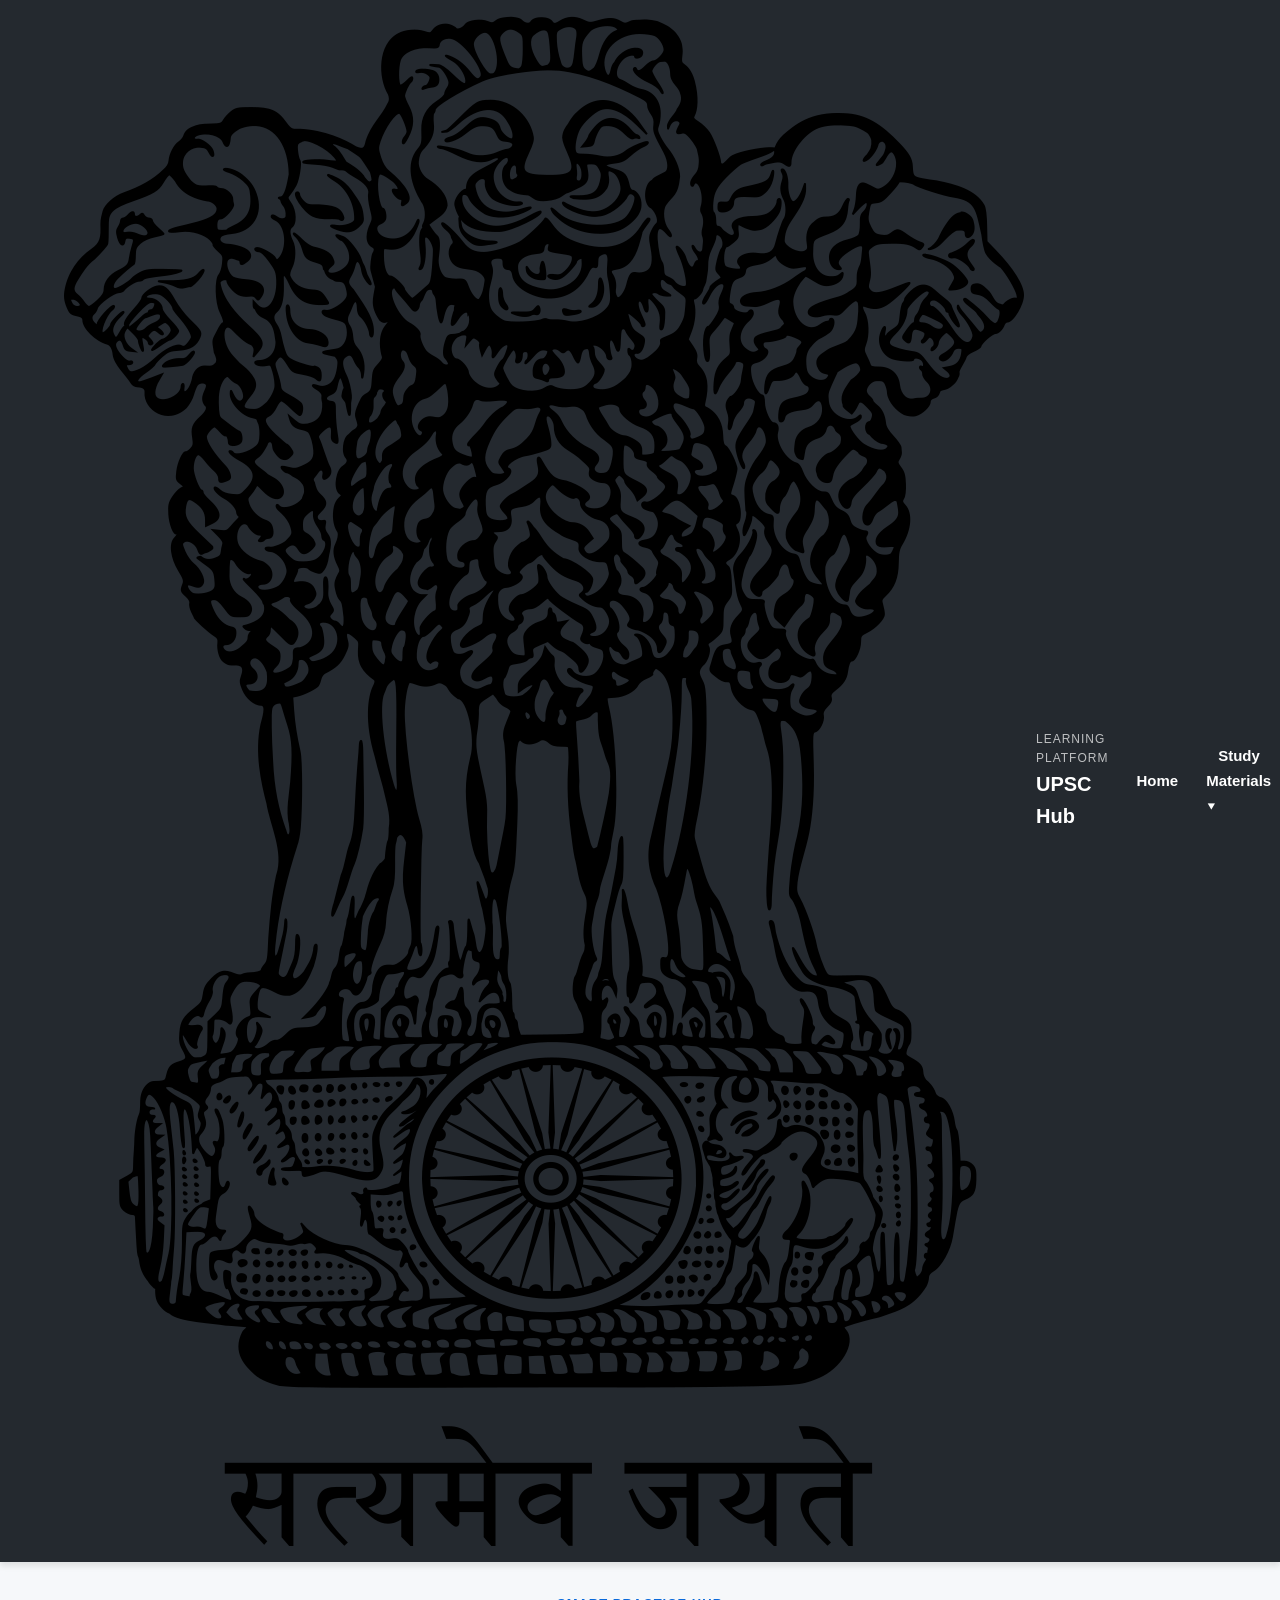
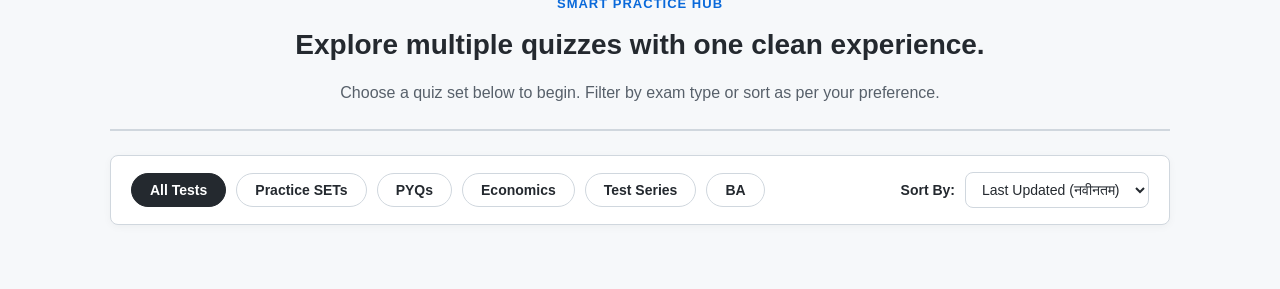
==== commit 711797bd: "Restore ashoka.jpg image in header of index.html (revert removal)" ====
--- a/index.html
+++ b/index.html
@@ -12,6 +12,7 @@
     <!-- Updated Header with Dropdown Navigation -->
     <header class="hero-header">
       <div class="brand-block">
+        <img src="ashoka.jpg" alt="Ashoka Logo" class="brand-logo" onerror="this.style.display='none'">
         <div>
           <p class="brand-kicker">Learning Platform</p>
           <h1>UPSC Hub</h1>
@@ -76,7 +77,7 @@
       { name: 'Digital Awareness BA All IMP Q.P2', file: '106.json', link: 'quiz.html?quiz=106.json', category: 'BA', lastUpdated: '2026-08-02' },
       { name: 'Digital Awareness BA All IMP Q.P3', file: '107.json', link: 'quiz.html?quiz=107.json', category: 'BA', lastUpdated: '2026-08-02' },
       { name: 'Banking 50 MCQs', file: 'Banking 50 MCQs.json', link: 'quiz.html?quiz=Banking 50 MCQs.json', category: 'Economics', lastUpdated: '2026-08-02' },
-      { name: 'Basic Introduction of economics 50 MCQs', file: 'Basic Introduction of economics 50 MCQs.json', link: 'quiz.html?quiz=Basic Introduction of economics 50 MCQs.json', category: 'Econo[...]'
+      { name: 'Basic Introduction of economics 50 MCQs', file: 'Basic Introduction of economics 50 MCQs.json', link: 'quiz.html?quiz=Basic Introduction of economics 50 MCQs.json', category: 'Economics', lastUpdated: '2026-0[...]
     ];
     let currentCategory = 'All';
     let currentSortOrder = 'latest';
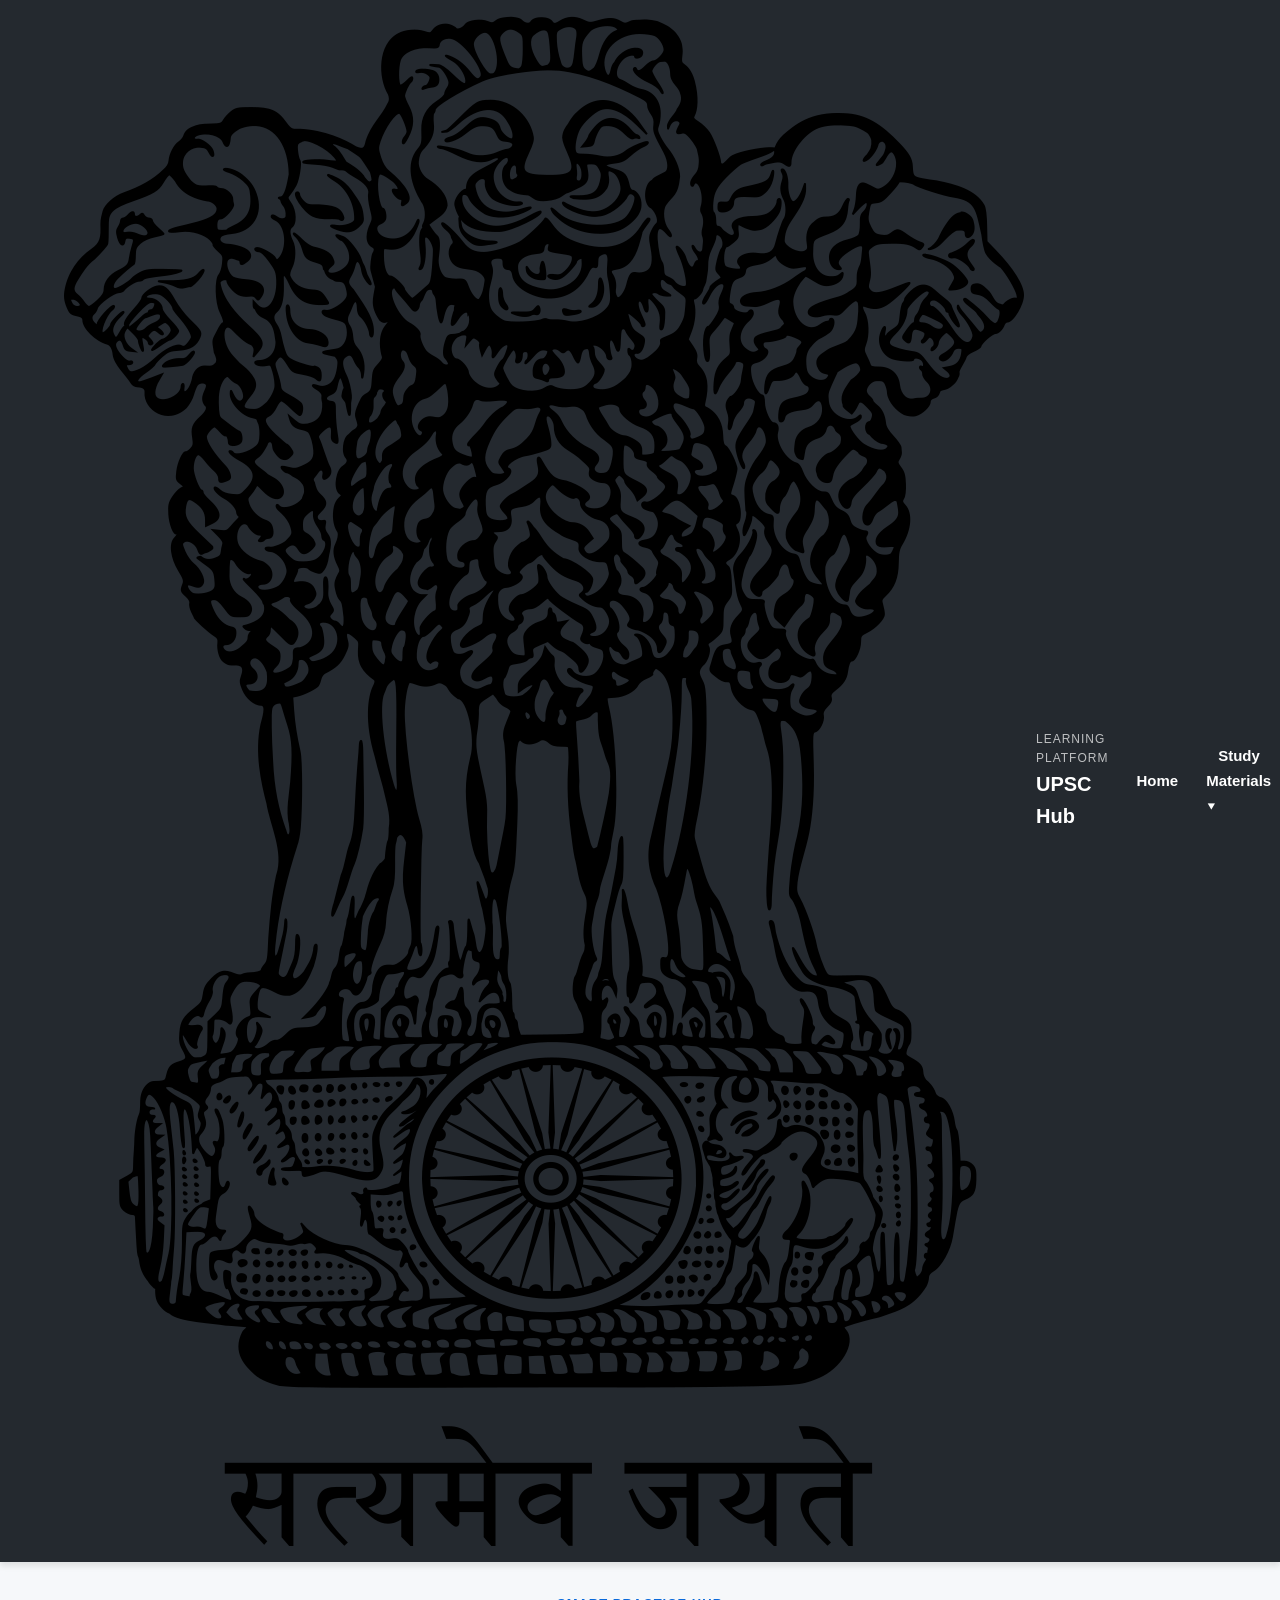
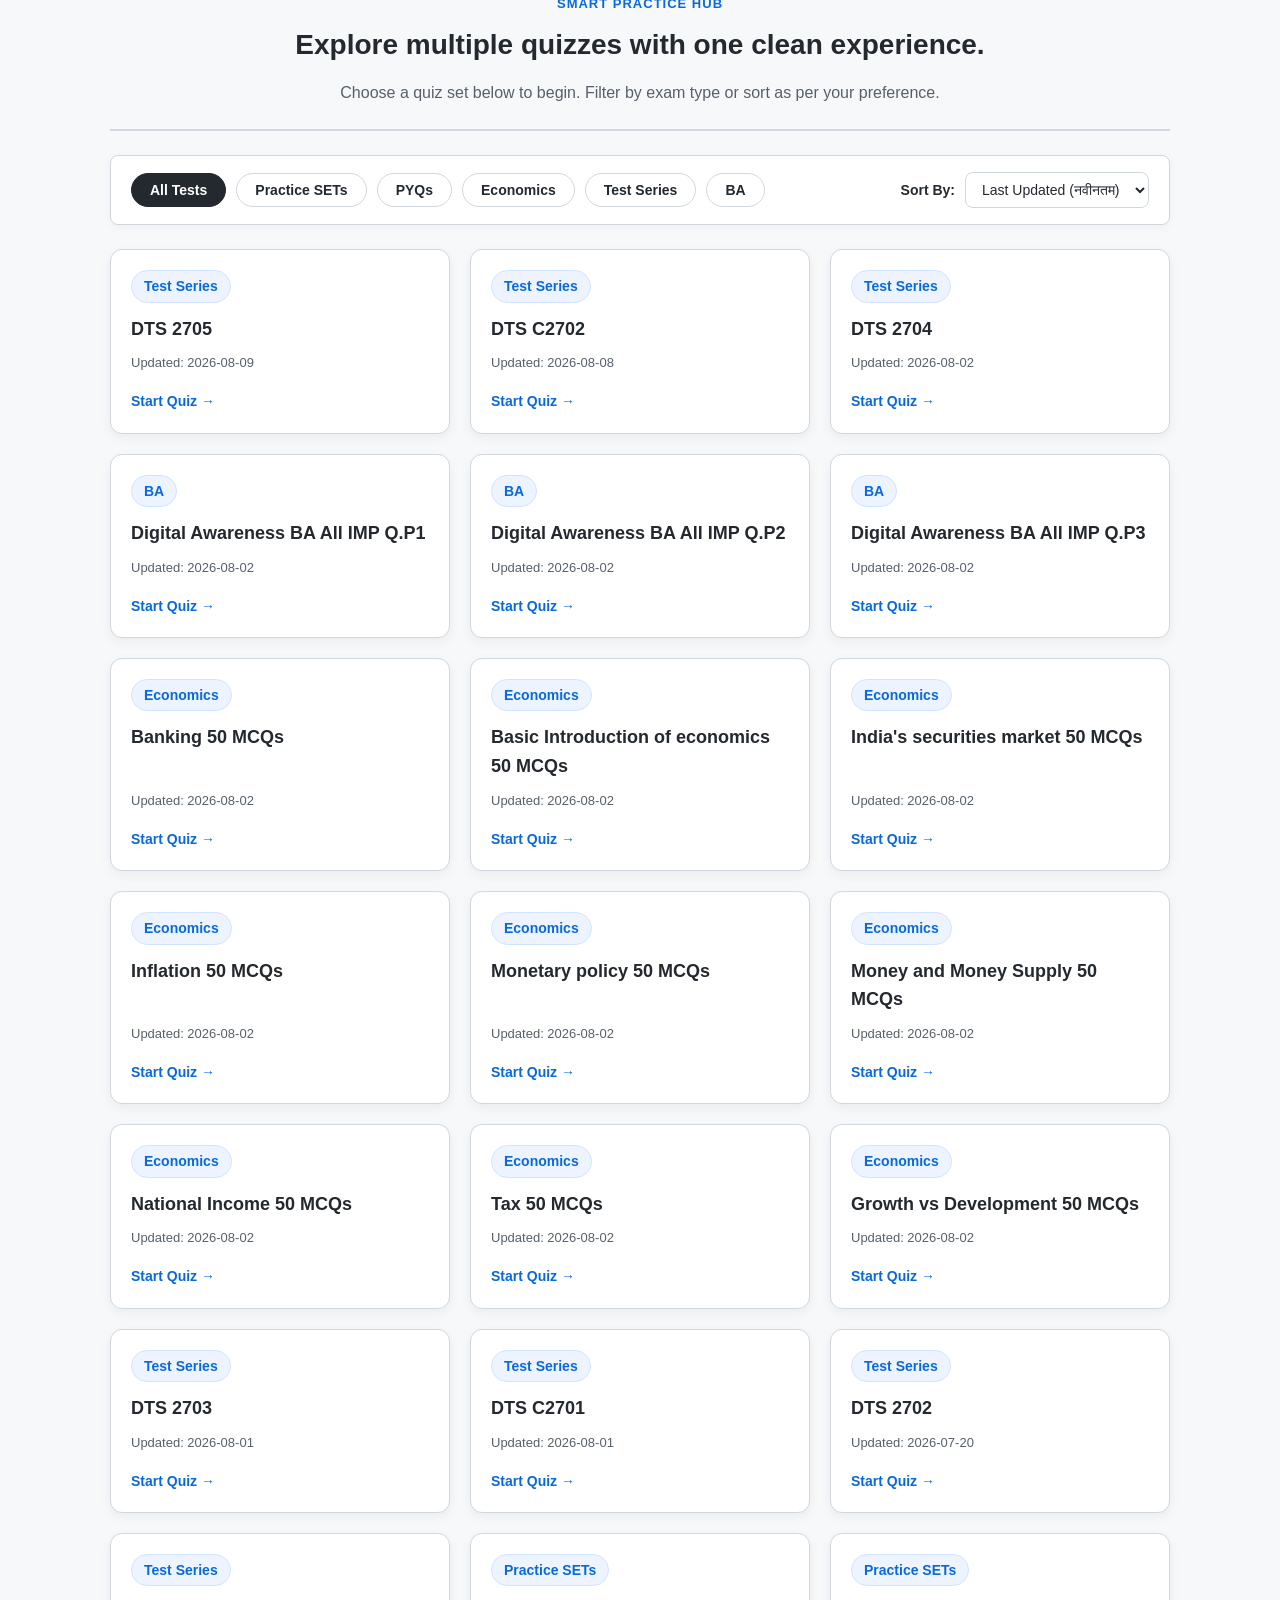
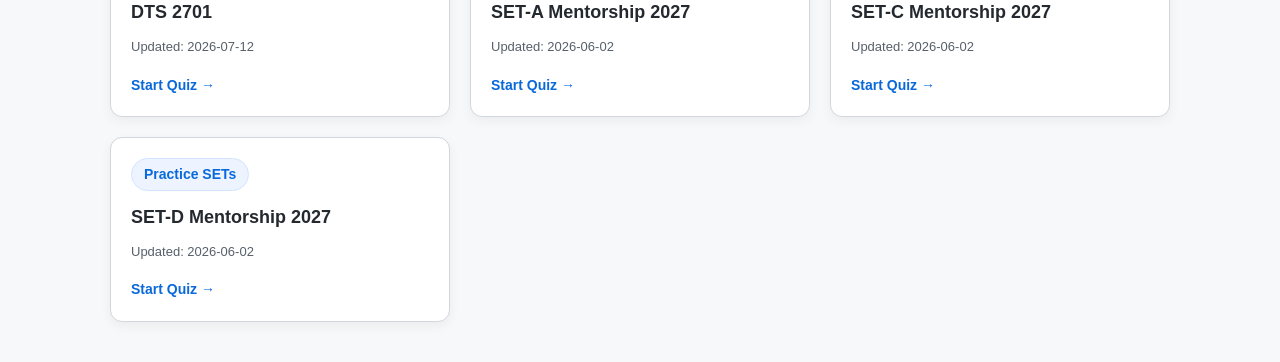
==== commit f7c16e52: "Add new economics quizzes to index.html" ====
--- a/index.html
+++ b/index.html
@@ -77,7 +77,17 @@
       { name: 'Digital Awareness BA All IMP Q.P2', file: '106.json', link: 'quiz.html?quiz=106.json', category: 'BA', lastUpdated: '2026-08-02' },
       { name: 'Digital Awareness BA All IMP Q.P3', file: '107.json', link: 'quiz.html?quiz=107.json', category: 'BA', lastUpdated: '2026-08-02' },
       { name: 'Banking 50 MCQs', file: 'Banking 50 MCQs.json', link: 'quiz.html?quiz=Banking 50 MCQs.json', category: 'Economics', lastUpdated: '2026-08-02' },
-      { name: 'Basic Introduction of economics 50 MCQs', file: 'Basic Introduction of economics 50 MCQs.json', link: 'quiz.html?quiz=Basic Introduction of economics 50 MCQs.json', category: 'Economics', lastUpdated: '2026-0[...]
+      { name: 'Basic Introduction of economics 50 MCQs', file: 'Basic Introduction of economics 50 MCQs.json', link: 'quiz.html?quiz=Basic Introduction of economics 50 MCQs.json', category: 'Economics', lastUpdated: '2026-08-02' },
+      { name: 'India\'s securities market 50 MCQs', file: 'India\'s securities market 50 MCQs.json', link: 'quiz.html?quiz=India\'s securities market 50 MCQs.json', category: 'Economics', lastUpdated: '2026-08-02' },
+      { name: 'Inflation 50 MCQs', file: 'Inflation 50 MCQs.json', link: 'quiz.html?quiz=Inflation 50 MCQs.json', category: 'Economics', lastUpdated: '2026-08-02' },
+      { name: 'Monetary policy 50 MCQs', file: 'Monetary policy 50 MCQs.json', link: 'quiz.html?quiz=Monetary policy 50 MCQs.json', category: 'Economics', lastUpdated: '2026-08-02' },
+      { name: 'Money and Money Supply 50 MCQs', file: 'Money and Money Supply 50 MCQs.json', link: 'quiz.html?quiz=Money and Money Supply 50 MCQs.json', category: 'Economics', lastUpdated: '2026-08-02' },
+      { name: 'National Income 50 MCQs', file: 'National Income 50 MCQs.json', link: 'quiz.html?quiz=National Income 50 MCQs.json', category: 'Economics', lastUpdated: '2026-08-02' },
+      { name: 'Tax 50 MCQs', file: 'Tax 50 MCQs.json', link: 'quiz.html?quiz=Tax 50 MCQs.json', category: 'Economics', lastUpdated: '2026-08-02' },
+      { name: 'Growth vs Development 50 MCQs', file: 'growth vs devlopment 50 MCQs.json', link: 'quiz.html?quiz=growth vs devlopment 50 MCQs.json', category: 'Economics', lastUpdated: '2026-08-02' },
+      { name: 'SET-A Mentorship 2027', file: 'SET-A.json', link: 'quiz.html?quiz=SET-A.json', category: 'Practice SETs', lastUpdated: '2026-06-02' },
+      { name: 'SET-C Mentorship 2027', file: 'SET-C.json', link: 'quiz.html?quiz=SET-C.json', category: 'Practice SETs', lastUpdated: '2026-06-02' },
+      { name: 'SET-D Mentorship 2027', file: 'SET-D.json', link: 'quiz.html?quiz=SET-D.json', category: 'Practice SETs', lastUpdated: '2026-06-02' }
     ];
     let currentCategory = 'All';
     let currentSortOrder = 'latest';
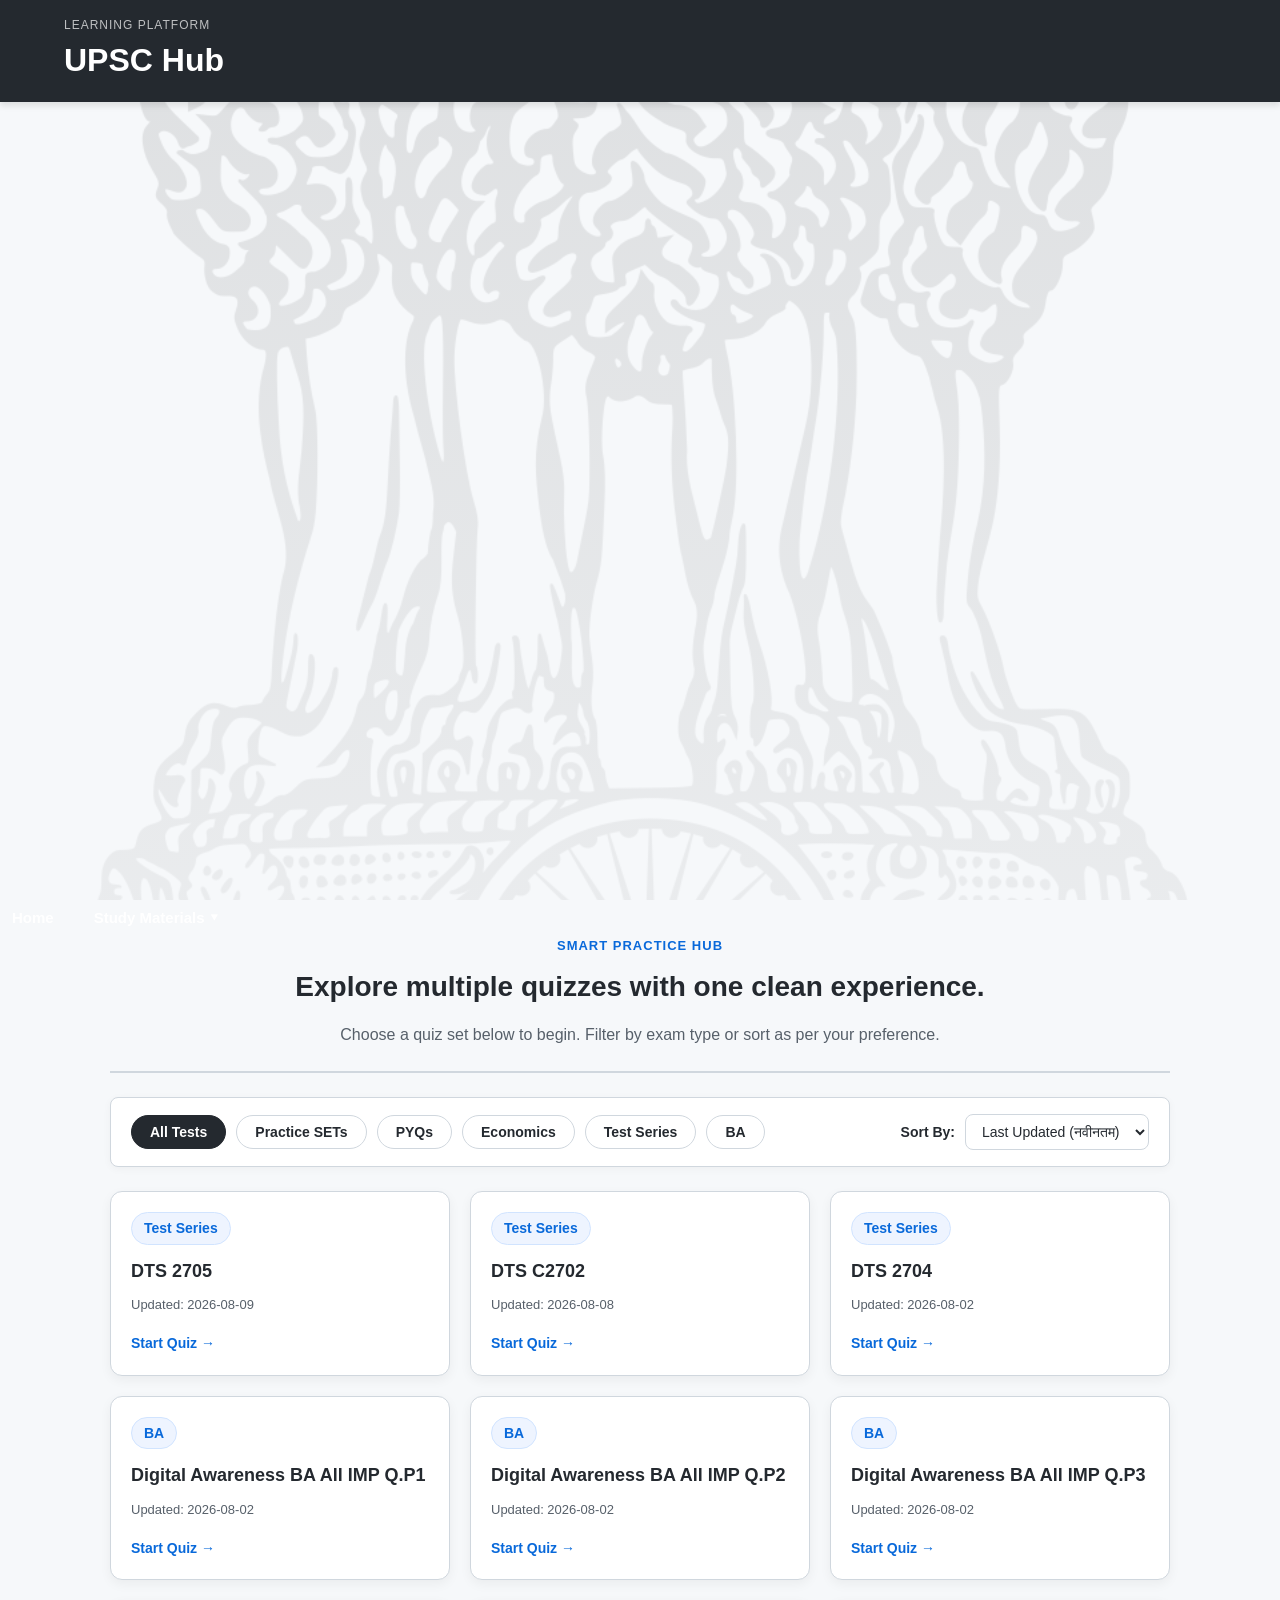
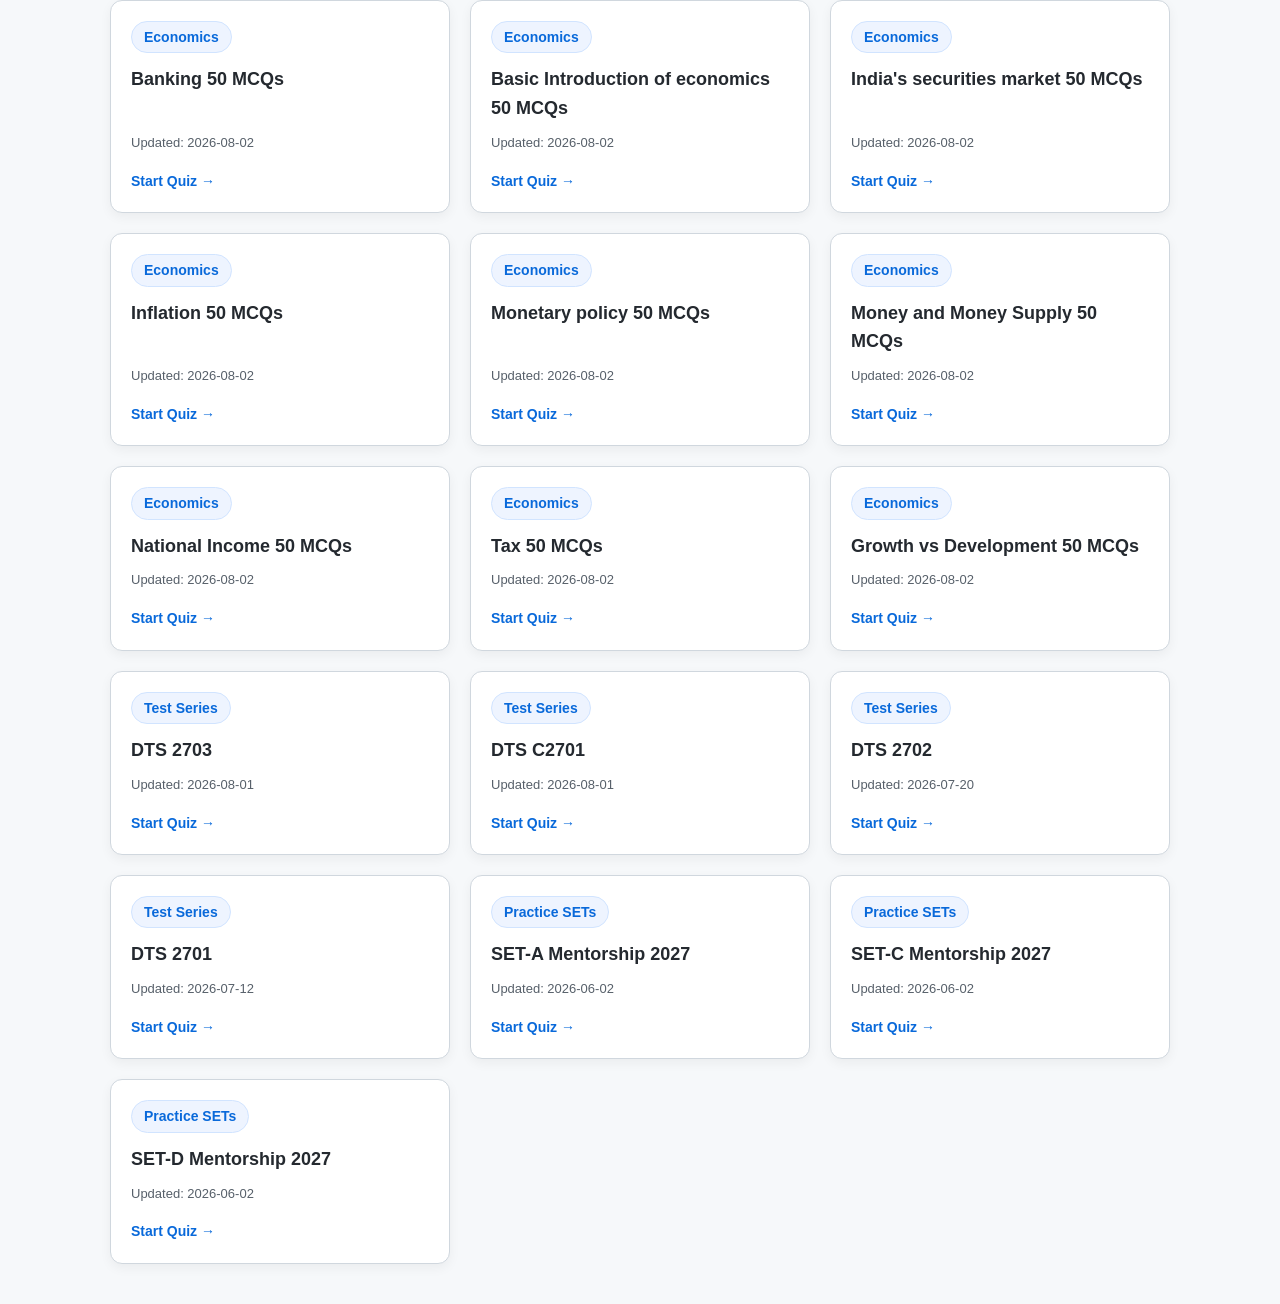
==== commit c939c9ca: "Remove brand logo from header in index.html Removed the brand logo image from the header." ====
--- a/index.html
+++ b/index.html
@@ -11,9 +11,7 @@
     
     <!-- Updated Header with Dropdown Navigation -->
     <header class="hero-header">
-      <div class="brand-block">
-        <img src="ashoka.jpg" alt="Ashoka Logo" class="brand-logo" onerror="this.style.display='none'">
-        <div>
+      <div>
           <p class="brand-kicker">Learning Platform</p>
           <h1>UPSC Hub</h1>
         </div>
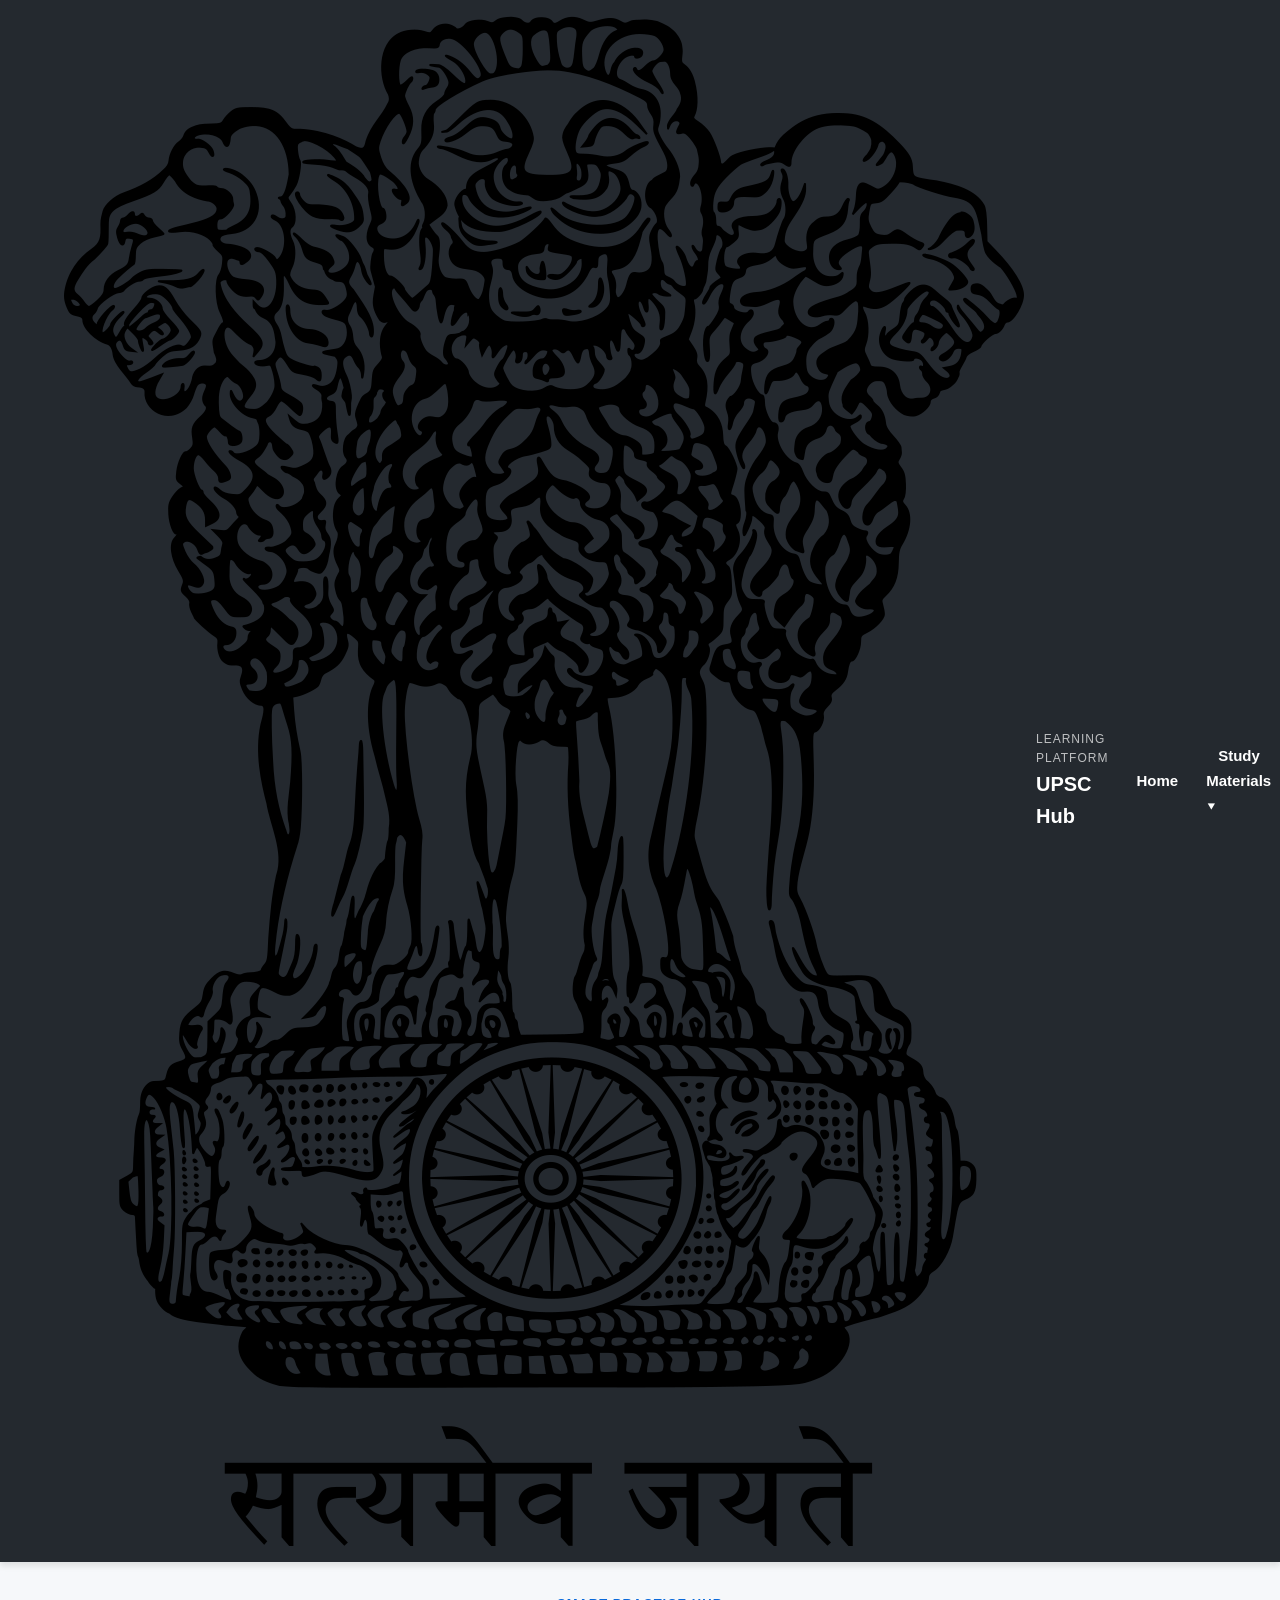
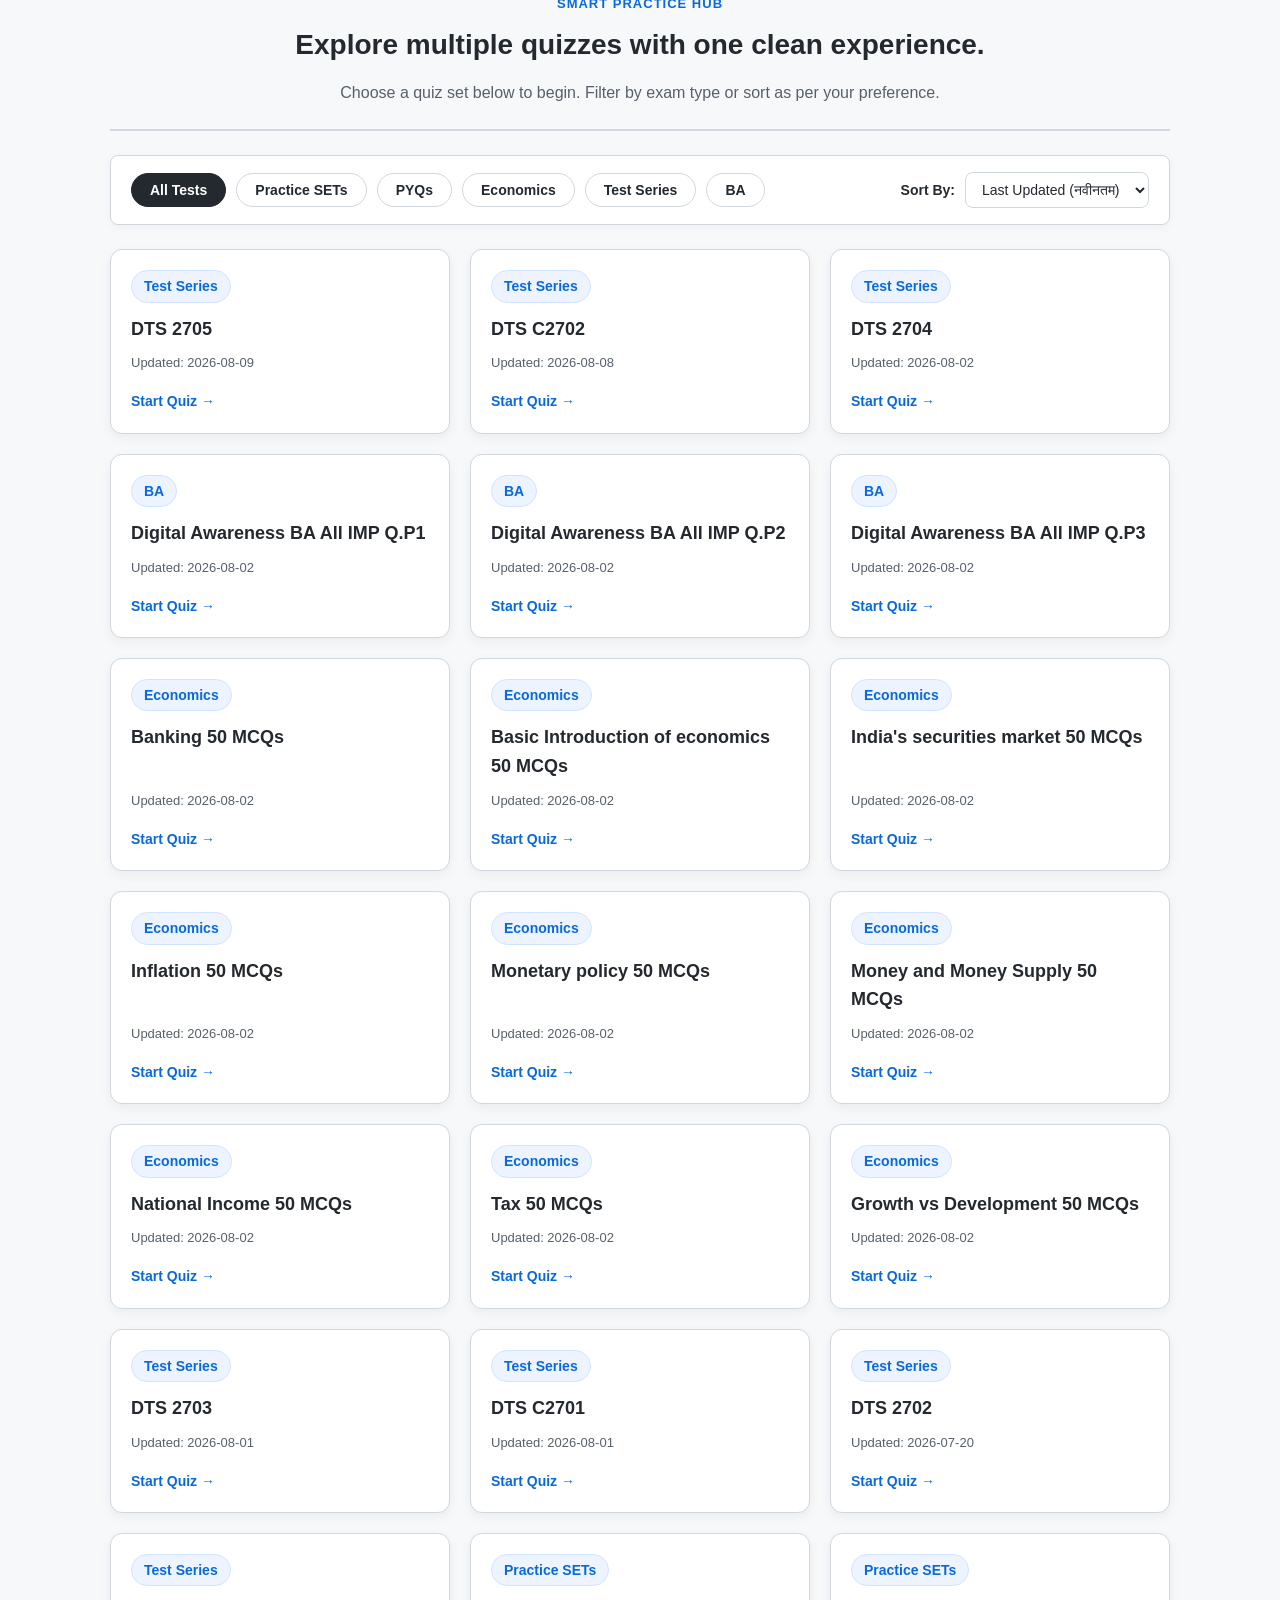
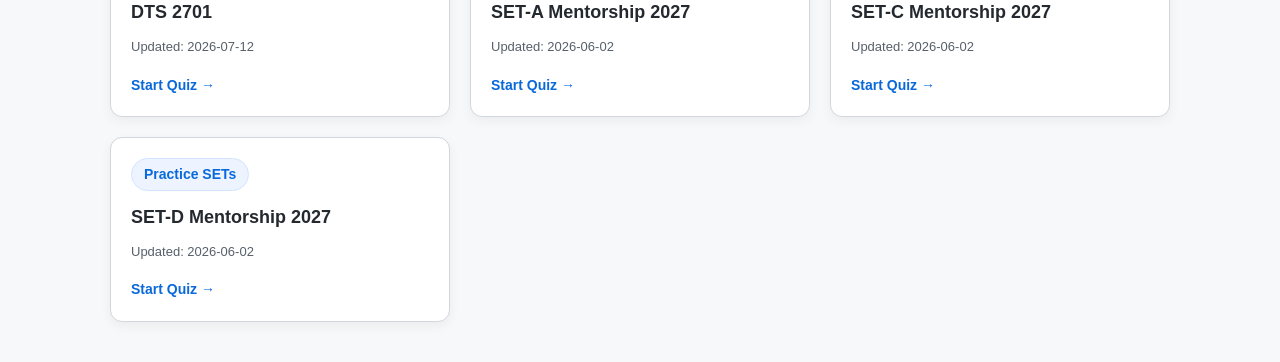
==== commit 55494ec4: "Update header with brand logo and title Added brand logo and updated header content for UPSC Hub." ====
--- a/index.html
+++ b/index.html
@@ -11,6 +11,8 @@
     
     <!-- Updated Header with Dropdown Navigation -->
     <header class="hero-header">
+      <div class="brand-block">
+        <img src="ashoka.jpg" alt="Ashoka Logo" class="brand-logo" onerror="this.style.display='none'">   
       <div>
           <p class="brand-kicker">Learning Platform</p>
           <h1>UPSC Hub</h1>
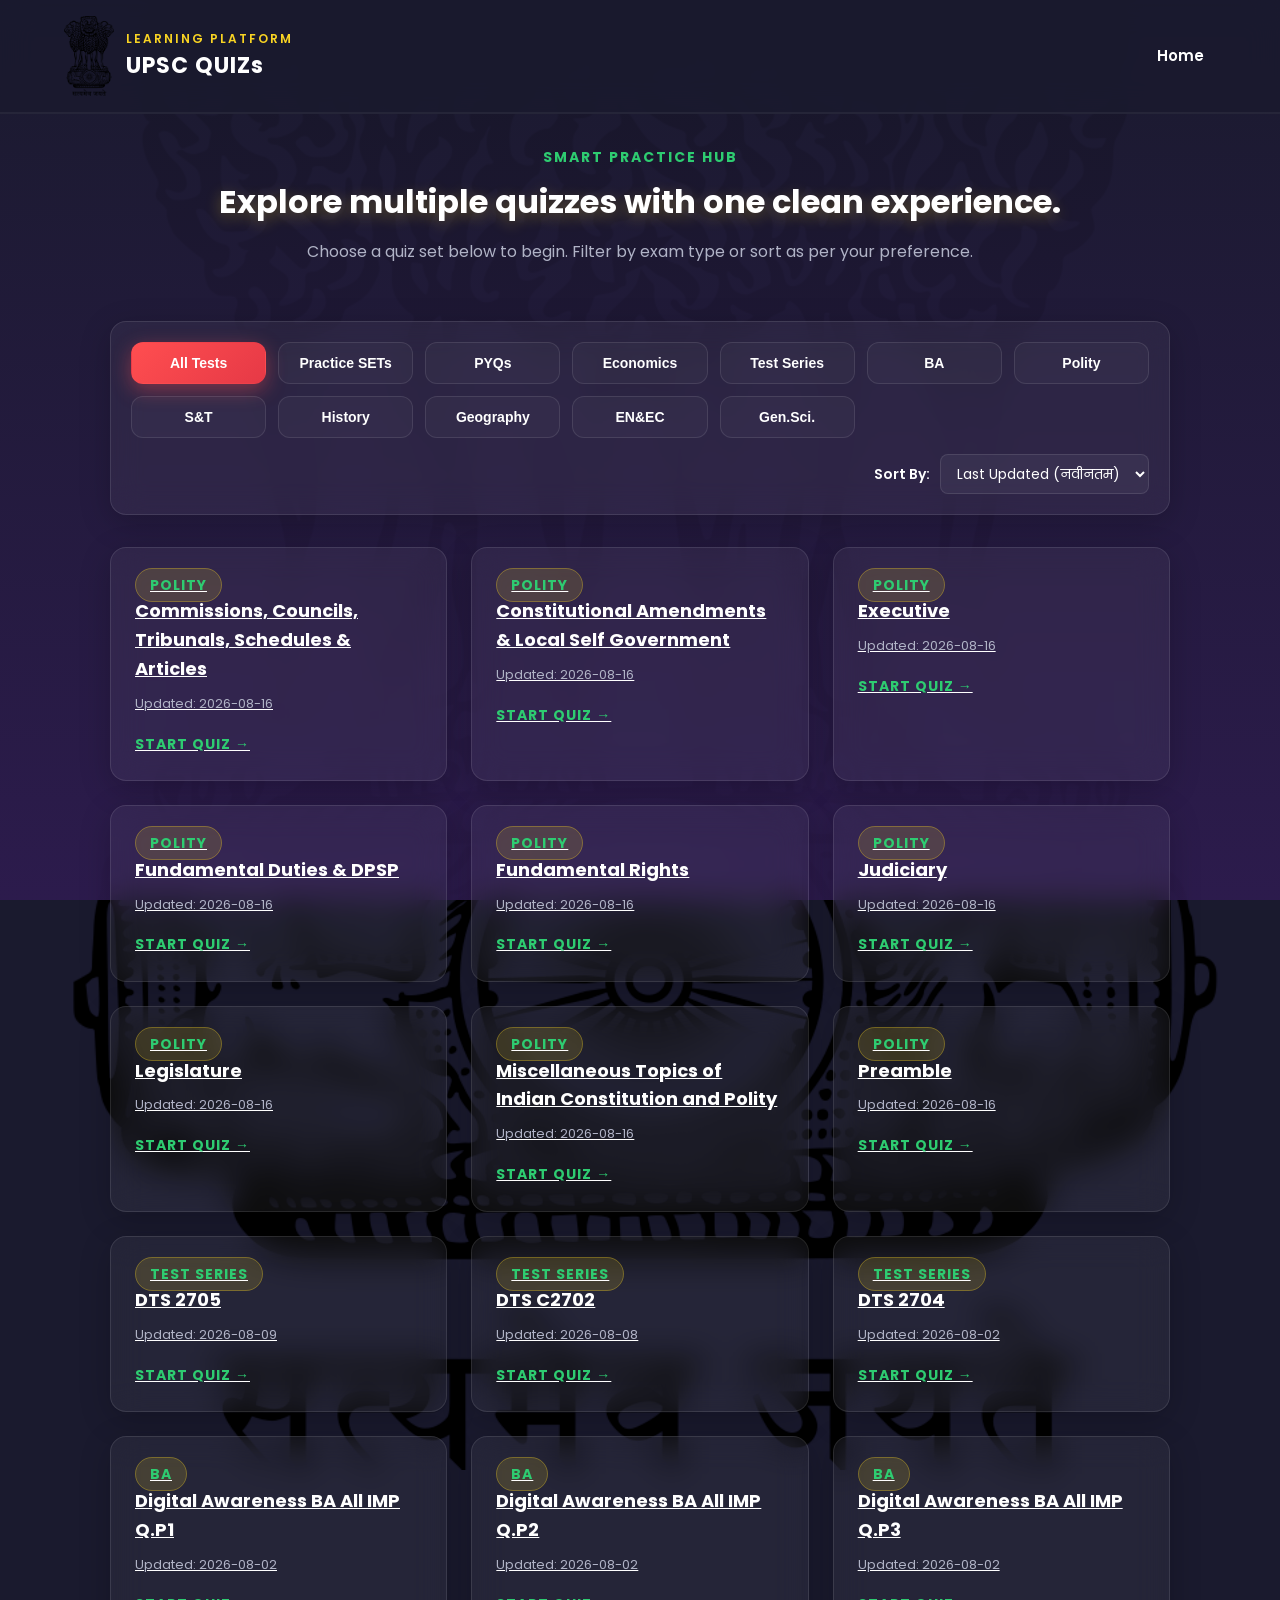
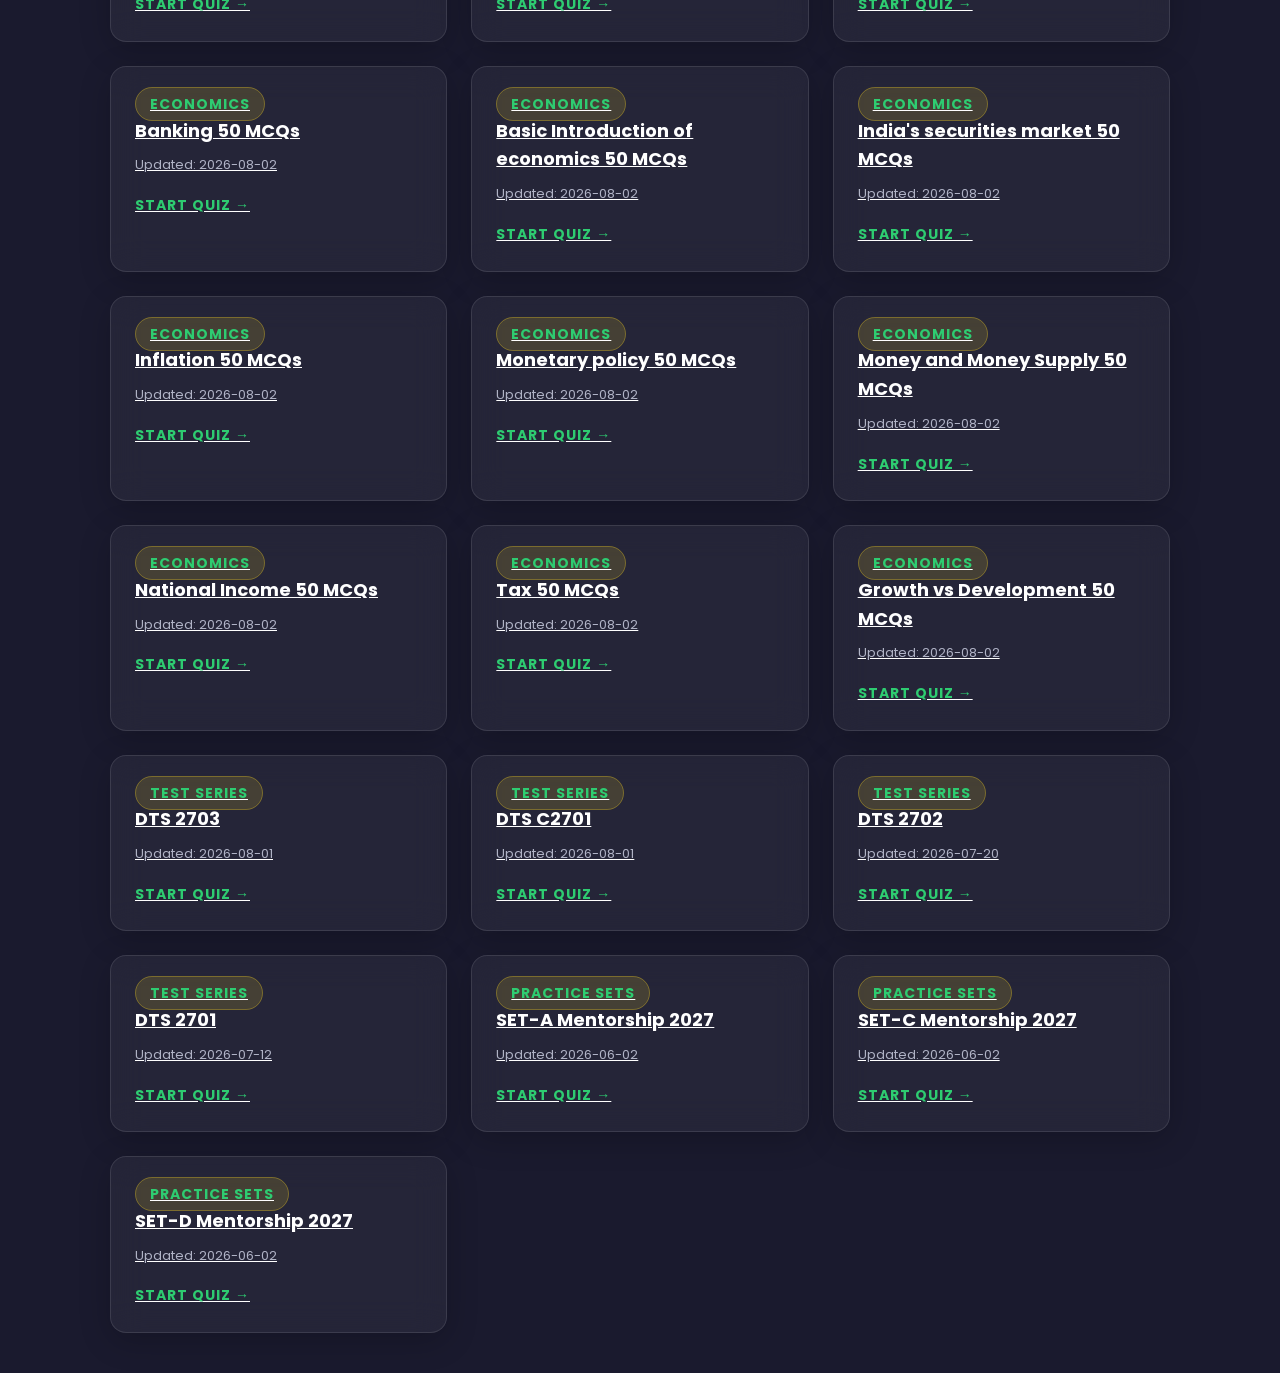
==== commit 1190e780: "Update index.html" ====
--- a/index.html
+++ b/index.html
@@ -3,32 +3,21 @@
 <head>
   <meta charset="UTF-8">
   <meta name="viewport" content="width=device-width, initial-scale=1.0">
-  <title>UPSC Hub | Home</title>
+  <title>UPSC QUIZs | Home</title>
   <link rel="stylesheet" href="style.css">
 </head>
 <body class="home-page">
   <div class="hero-shell">
-    
-    <!-- Updated Header with Dropdown Navigation -->
     <header class="hero-header">
       <div class="brand-block">
-        <img src="ashoka.jpg" alt="Ashoka Logo" class="brand-logo" onerror="this.style.display='none'">   
-      <div>
+        <img src="ashoka.jpg" alt="Ashoka Logo" class="brand-logo">
+        <div>
           <p class="brand-kicker">Learning Platform</p>
-          <h1>UPSC Hub</h1>
+          <h1>UPSC QUIZs</h1>
         </div>
       </div>
-      
       <nav class="hero-nav">
         <a href="index.html">Home</a>
-        <div class="dropdown">
-          <a href="#" class="dropbtn">Study Materials ▾</a>
-          <div class="dropdown-content">
-            <a href="notes.html">Notes</a>
-            <a href="test_series.html">Test Series PDFs</a>
-            <a href="index.html">Quizzes</a>
-          </div>
-        </div>
       </nav>
     </header>
 
@@ -47,6 +36,12 @@
           <button class="tab-btn" onclick="handleFilter('Economics', event)">Economics</button>
           <button class="tab-btn" onclick="handleFilter('Test Series', event)">Test Series</button>
           <button class="tab-btn" onclick="handleFilter('BA', event)">BA</button>
+          <button class="tab-btn" onclick="handleFilter('Polity', event)">Polity</button>
+          <button class="tab-btn" onclick="handleFilter('S&T', event)">S&T</button>
+          <button class="tab-btn" onclick="handleFilter('History', event)">History</button>
+          <button class="tab-btn" onclick="handleFilter('Geography', event)">Geography</button>
+          <button class="tab-btn" onclick="handleFilter('EN&EC', event)">EN&EC</button>
+          <button class="tab-btn" onclick="handleFilter('Gen.Sci.', event)">Gen.Sci.</button>
         </div>
         
         <div class="sort-box">
@@ -64,31 +59,49 @@
   </div>
 
   <script>
-    // Cleaned quizzes array - retained exactly as you had it
-    const quizzes = [
-      { name: 'DTS 2701', file: '101.json', link: 'quiz.html?quiz=101.json', category: 'Test Series', lastUpdated: '2026-07-12' },
-      { name: 'DTS 2702', file: '102.json', link: 'quiz.html?quiz=102.json', category: 'Test Series', lastUpdated: '2026-07-20' },
-      { name: 'DTS 2703', file: '103.json', link: 'quiz.html?quiz=103.json', category: 'Test Series', lastUpdated: '2026-08-01' },
-      { name: 'DTS 2704', file: '104.json', link: 'quiz.html?quiz=104.json', category: 'Test Series', lastUpdated: '2026-08-02' },
-      { name: 'DTS 2705', file: '109.json', link: 'quiz.html?quiz=109.json', category: 'Test Series', lastUpdated: '2026-08-09' },
-      { name: 'DTS C2701', file: '108.json', link: 'quiz.html?quiz=108.json', category: 'Test Series', lastUpdated: '2026-08-01' },
-      { name: 'DTS C2702', file: '110.json', link: 'quiz.html?quiz=110.json', category: 'Test Series', lastUpdated: '2026-08-08' },
-      { name: 'Digital Awareness BA All IMP Q.P1', file: '105.json', link: 'quiz.html?quiz=105.json', category: 'BA', lastUpdated: '2026-08-02' },
-      { name: 'Digital Awareness BA All IMP Q.P2', file: '106.json', link: 'quiz.html?quiz=106.json', category: 'BA', lastUpdated: '2026-08-02' },
-      { name: 'Digital Awareness BA All IMP Q.P3', file: '107.json', link: 'quiz.html?quiz=107.json', category: 'BA', lastUpdated: '2026-08-02' },
-      { name: 'Banking 50 MCQs', file: 'Banking 50 MCQs.json', link: 'quiz.html?quiz=Banking 50 MCQs.json', category: 'Economics', lastUpdated: '2026-08-02' },
-      { name: 'Basic Introduction of economics 50 MCQs', file: 'Basic Introduction of economics 50 MCQs.json', link: 'quiz.html?quiz=Basic Introduction of economics 50 MCQs.json', category: 'Economics', lastUpdated: '2026-08-02' },
-      { name: 'India\'s securities market 50 MCQs', file: 'India\'s securities market 50 MCQs.json', link: 'quiz.html?quiz=India\'s securities market 50 MCQs.json', category: 'Economics', lastUpdated: '2026-08-02' },
-      { name: 'Inflation 50 MCQs', file: 'Inflation 50 MCQs.json', link: 'quiz.html?quiz=Inflation 50 MCQs.json', category: 'Economics', lastUpdated: '2026-08-02' },
-      { name: 'Monetary policy 50 MCQs', file: 'Monetary policy 50 MCQs.json', link: 'quiz.html?quiz=Monetary policy 50 MCQs.json', category: 'Economics', lastUpdated: '2026-08-02' },
-      { name: 'Money and Money Supply 50 MCQs', file: 'Money and Money Supply 50 MCQs.json', link: 'quiz.html?quiz=Money and Money Supply 50 MCQs.json', category: 'Economics', lastUpdated: '2026-08-02' },
-      { name: 'National Income 50 MCQs', file: 'National Income 50 MCQs.json', link: 'quiz.html?quiz=National Income 50 MCQs.json', category: 'Economics', lastUpdated: '2026-08-02' },
-      { name: 'Tax 50 MCQs', file: 'Tax 50 MCQs.json', link: 'quiz.html?quiz=Tax 50 MCQs.json', category: 'Economics', lastUpdated: '2026-08-02' },
-      { name: 'Growth vs Development 50 MCQs', file: 'growth vs devlopment 50 MCQs.json', link: 'quiz.html?quiz=growth vs devlopment 50 MCQs.json', category: 'Economics', lastUpdated: '2026-08-02' },
-      { name: 'SET-A Mentorship 2027', file: 'SET-A.json', link: 'quiz.html?quiz=SET-A.json', category: 'Practice SETs', lastUpdated: '2026-06-02' },
-      { name: 'SET-C Mentorship 2027', file: 'SET-C.json', link: 'quiz.html?quiz=SET-C.json', category: 'Practice SETs', lastUpdated: '2026-06-02' },
-      { name: 'SET-D Mentorship 2027', file: 'SET-D.json', link: 'quiz.html?quiz=SET-D.json', category: 'Practice SETs', lastUpdated: '2026-06-02' }
-    ];
+    // Cleaned quizzes array - removed truncated entries and placeholders
+   const quizzes = [
+  // Test Series (Numbered)
+  { name: 'DTS 2701', file: '101.json', link: 'quiz.html?quiz=101.json', category: 'Test Series', lastUpdated: '2026-07-12' },
+  { name: 'DTS 2702', file: '102.json', link: 'quiz.html?quiz=102.json', category: 'Test Series', lastUpdated: '2026-07-20' },
+  { name: 'DTS 2703', file: '103.json', link: 'quiz.html?quiz=103.json', category: 'Test Series', lastUpdated: '2026-08-01' },
+  { name: 'DTS 2704', file: '104.json', link: 'quiz.html?quiz=104.json', category: 'Test Series', lastUpdated: '2026-08-02' },
+  { name: 'DTS 2705', file: '109.json', link: 'quiz.html?quiz=109.json', category: 'Test Series', lastUpdated: '2026-08-09' },
+  { name: 'DTS C2701', file: '108.json', link: 'quiz.html?quiz=108.json', category: 'Test Series', lastUpdated: '2026-08-01' },
+  { name: 'DTS C2702', file: '110.json', link: 'quiz.html?quiz=110.json', category: 'Test Series', lastUpdated: '2026-08-08' },
+
+  // PYQ
+  { name: 'Commissions, Councils, Tribunals, Schedules & Articles', file: 'CommissionsCouncilsTribunalsSchedulesArticles.json', link: 'quiz.html?quiz=CommissionsCouncilsTribunalsSchedulesArticles.json', category: 'Polity', lastUpdated: '2026-08-16' },
+  { name: 'Constitutional Amendments & Local Self Government', file: 'ConstitutionalAmendmentsLocalSelfGovernment.json', link: 'quiz.html?quiz=ConstitutionalAmendmentsLocalSelfGovernment.json', category: 'Polity', lastUpdated: '2026-08-16' },
+  { name: 'Executive', file: 'Executive.json', link: 'quiz.html?quiz=Executive.json', category: 'Polity', lastUpdated: '2026-08-16' },
+  { name: 'Fundamental Duties & DPSP', file: 'FundamentaldutiesDPSP.json', link: 'quiz.html?quiz=FundamentaldutiesDPSP.json', category: 'Polity', lastUpdated: '2026-08-16' },
+  { name: 'Fundamental Rights', file: 'Fundamentalrights.json', link: 'quiz.html?quiz=Fundamentalrights.json', category: 'Polity', lastUpdated: '2026-08-16' },
+  { name: 'Judiciary', file: 'Judiciary.json', link: 'quiz.html?quiz=Judiciary.json', category: 'Polity', lastUpdated: '2026-08-16' },
+  { name: 'Legislature', file: 'Legislature.json', link: 'quiz.html?quiz=Legislature.json', category: 'Polity', lastUpdated: '2026-08-16' },
+  { name: 'Miscellaneous Topics of Indian Constitution and Polity', file: 'MiscellaneousTopicsofIndianConstitutionandPolity.json', link: 'quiz.html?quiz=MiscellaneousTopicsofIndianConstitutionandPolity.json', category: 'Polity', lastUpdated: '2026-08-16' },
+  { name: 'Preamble', file: 'Preamble.json', link: 'quiz.html?quiz=Preamble.json', category: 'Polity', lastUpdated: '2026-08-16' },
+  
+  // BA Digital Awareness Series
+  { name: 'Digital Awareness BA All IMP Q.P1', file: '105.json', link: 'quiz.html?quiz=105.json', category: 'BA', lastUpdated: '2026-08-02' },
+  { name: 'Digital Awareness BA All IMP Q.P2', file: '106.json', link: 'quiz.html?quiz=106.json', category: 'BA', lastUpdated: '2026-08-02' },
+  { name: 'Digital Awareness BA All IMP Q.P3', file: '107.json', link: 'quiz.html?quiz=107.json', category: 'BA', lastUpdated: '2026-08-02' },
+
+  // Economics MCQs
+  { name: 'Banking 50 MCQs', file: 'Banking 50 MCQs.json', link: 'quiz.html?quiz=Banking 50 MCQs.json', category: 'Economics', lastUpdated: '2026-08-02' },
+  { name: 'Basic Introduction of economics 50 MCQs', file: 'Basic Introduction of economics 50 MCQs.json', link: 'quiz.html?quiz=Basic Introduction of economics 50 MCQs.json', category: 'Economics', lastUpdated: '2026-08-02' },
+  { name: 'India\'s securities market 50 MCQs', file: 'India\'s securities market 50 MCQs.json', link: 'quiz.html?quiz=India\'s securities market 50 MCQs.json', category: 'Economics', lastUpdated: '2026-08-02' },
+  { name: 'Inflation 50 MCQs', file: 'Inflation 50 MCQs.json', link: 'quiz.html?quiz=Inflation 50 MCQs.json', category: 'Economics', lastUpdated: '2026-08-02' },
+  { name: 'Monetary policy 50 MCQs', file: 'Monetary policy 50 MCQs.json', link: 'quiz.html?quiz=Monetary policy 50 MCQs.json', category: 'Economics', lastUpdated: '2026-08-02' },
+  { name: 'Money and Money Supply 50 MCQs', file: 'Money and Money Supply 50 MCQs.json', link: 'quiz.html?quiz=Money and Money Supply 50 MCQs.json', category: 'Economics', lastUpdated: '2026-08-02' },
+  { name: 'National Income 50 MCQs', file: 'National Income 50 MCQs.json', link: 'quiz.html?quiz=National Income 50 MCQs.json', category: 'Economics', lastUpdated: '2026-08-02' },
+  { name: 'Tax 50 MCQs', file: 'Tax 50 MCQs.json', link: 'quiz.html?quiz=Tax 50 MCQs.json', category: 'Economics', lastUpdated: '2026-08-02' },
+  { name: 'Growth vs Development 50 MCQs', file: 'growth vs devlopment 50 MCQs.json', link: 'quiz.html?quiz=growth vs devlopment 50 MCQs.json', category: 'Economics', lastUpdated: '2026-08-02' },
+
+  // Practice SETs
+  { name: 'SET-A Mentorship 2027', file: 'SET-A.json', link: 'quiz.html?quiz=SET-A.json', category: 'Practice SETs', lastUpdated: '2026-06-02' },
+  { name: 'SET-C Mentorship 2027', file: 'SET-C.json', link: 'quiz.html?quiz=SET-C.json', category: 'Practice SETs', lastUpdated: '2026-06-02' },
+  { name: 'SET-D Mentorship 2027', file: 'SET-D.json', link: 'quiz.html?quiz=SET-D.json', category: 'Practice SETs', lastUpdated: '2026-06-02' }
+];
     let currentCategory = 'All';
     let currentSortOrder = 'latest';
     const grid = document.getElementById('quizGrid');
--- a/style.css
+++ b/style.css
@@ -1,732 +1,403 @@
+@charset "utf-8";
+
 /* ============================================================
-   Complete Website Theme - style.css 
-   Background: ashoka.jpg integrated via CSS
+   1. TYPOGRAPHY & COLOR VARIABLES (Gamified Explorer Theme)
    ============================================================ */
-
-:root {
-  /* Color Palette */
-  --bg-color: #f6f8fa;
-  --card-bg: #ffffff;
-  --text-primary: #24292f;
-  --text-secondary: #57606a;
-  --border-color: #d0d7de;
-  --border-hover: #8c959f;
-  --primary-blue: #0969da;
-  --primary-blue-hover: #0353a4;
-  --primary-green: #2da44e;
-  --primary-green-hover: #2c974b;
-  --danger-red: #cf222e;
-  --warning-purple: #8250df;
-  --header-bg: #24292f;
-  --header-text: #ffffff;
-  --active-tab: #fd8c73;
-  --radius: 8px;
-}
-
-* { 
-  box-sizing: border-box; 
-  margin: 0;
-  padding: 0;
-}
-
-body {
-  font-family: -apple-system, BlinkMacSystemFont, "Segoe UI", "Noto Sans Devanagari", Helvetica, Arial, sans-serif;
-  background-color: var(--bg-color);
+@import url('https://fonts.googleapis.com/css2?family=Poppins:wght@400;500;600;700&display=swap');
+
+:root { 
+  /* Midnight Blue & Deep Purple Foundations */
+  --bg-color: #1a1a2e; 
+  --header-bg: rgba(26, 26, 46, 0.85); 
+  
+  /* Glassmorphism Card Base */
+  --card-bg: rgba(255, 255, 255, 0.05); 
+  --glass-blur: blur(16px);
+  
+  /* Vibrant Gamified CTAs */
+  --primary-blue: #f9d423;         /* Neon Yellow */
+  --primary-blue-hover: #ffde43; 
+  --primary-green: #2ecc71;        /* Electric Green */
+  --primary-green-hover: #27ae60; 
+  --danger-red: #ff4e50;           /* Vibrant Orange/Red */
+  --warning-purple: #8250df;       /* Keeps the purple for flags/warnings */
+  --active-tab: #ff4e50;
+  
+  /* Text & Borders */
+  --text-primary: #ffffff; 
+  --text-secondary: #b0b3c6; 
+  --border-color: rgba(255, 255, 255, 0.1); 
+  --border-hover: rgba(255, 255, 255, 0.3); 
+  --header-text: #ffffff; 
+  
+  /* Layout */
+  --radius: 16px; 
+}
+
+* { box-sizing: border-box; margin: 0px; padding: 0px; }
+
+body { 
+  font-family: 'Poppins', -apple-system, BlinkMacSystemFont, "Segoe UI", "Noto Sans Devanagari", sans-serif; 
+  background-color: var(--bg-color); 
+  color: var(--text-primary); 
+  min-height: 100vh; 
+  position: relative; 
+  line-height: 1.6; 
+}
+
+/* ============================================================
+   2. MAIN LAYOUT & GLASSMORPHISM
+   ============================================================ */
+.hero-shell { 
+  min-height: 100vh; 
+  /* Yahan image ka naam correct kar diya gaya hai: ashoka.jpg */
+  background-image: linear-gradient(rgba(26, 26, 46, 0.85), rgba(45, 27, 78, 0.95)), url("ashoka.jpg"); 
+  background-size: cover; 
+  background-position: center center; 
+  background-repeat: no-repeat; 
+  background-attachment: fixed; 
+}
+
+/* Base Glassmorphism effect applied to all cards and panels */
+.controls-wrapper, .quiz-card, .dropdown-content, .chart-card, .insight-card, .ans-item, .score-tile, .sidebar, .quiz-view .quiz-card {
+  background: var(--card-bg) !important;
+  backdrop-filter: var(--glass-blur);
+  -webkit-backdrop-filter: var(--glass-blur);
+  border: 1px solid var(--border-color) !important;
+  border-radius: var(--radius);
   color: var(--text-primary);
-  min-height: 100vh;
-  position: relative;
-  line-height: 1.6;
-}
-
-/* --- Background Image Integration --- */
-.hero-shell {
-  min-height: 100vh;
-  /* ashoka.jpg सेट किया गया है, साथ में 90% व्हाइट ओवरले ताकि टेक्स्ट आसानी से पढ़ा जा सके */
-  background-image: linear-gradient(rgba(246, 248, 250, 0.90), rgba(246, 248, 250, 0.95)), url('ashoka.jpg');
-  background-size: cover;
-  background-position: center;
-  background-repeat: no-repeat;
-  background-attachment: fixed;
-}
-
-/* --- Layout & Header --- */
-.hero-header {
+  box-shadow: 0 8px 32px rgba(0, 0, 0, 0.2);
+}
+
+.hero-header { 
+  width: 100%; 
+  margin: 0px 0px 32px; 
+  padding: 16px 5%; 
+  background-color: var(--header-bg); 
+  backdrop-filter: var(--glass-blur);
+  color: var(--header-text); 
+  display: flex; 
+  align-items: center; 
+  justify-content: space-between; 
+  gap: 16px; 
+  border-bottom: 2px solid rgba(255,255,255,0.05);
+  animation: headerGlow 4s infinite alternate; /* Glowing Header */
+}
+
+.brand-block { display: flex; align-items: center; gap: 12px; }
+
+.brand-logo {
+  width: 50px;         
+  height: auto;
+  border-radius: 8px;  
+  object-fit: contain; 
+}
+
+.brand-kicker { 
+  margin: 0px; 
+  font-size: 12px; 
+  color: var(--primary-blue); 
+  text-transform: uppercase; 
+  letter-spacing: 2px; 
+  font-weight: 600;
+}
+
+.brand-block h1 { margin: 0px; font-size: 22px; font-weight: 700; letter-spacing: 1px;}
+
+.hero-nav { display: flex; align-items: center; gap: 16px; }
+.hero-nav a { 
+  color: var(--text-primary); 
+  text-decoration: none; 
+  font-weight: 600; 
+  font-size: 15px; 
+  padding: 6px 12px; 
+  border-radius: 8px; 
+  transition: 0.3s; 
+}
+.hero-nav a:hover, .dropbtn:hover { background-color: rgba(255, 255, 255, 0.1); color: var(--primary-blue); }
+
+.dropdown { position: relative; display: inline-block; }
+.dropdown-content { 
+  display: none; 
+  position: absolute; 
+  right: 0px; 
+  min-width: 200px; 
+  z-index: 100; 
+  margin-top: 10px; 
+  overflow: hidden; 
+}
+.dropdown-content a { 
+  color: var(--text-primary); 
+  padding: 12px 16px; 
+  text-decoration: none; 
+  display: block; 
+  border-radius: 0px; 
+  font-weight: 500; 
+  border-bottom: 1px solid rgba(255,255,255,0.05); 
+  transition: 0.3s;
+}
+.dropdown-content a:hover { 
+  background-color: rgba(249, 212, 35, 0.1); 
+  color: var(--primary-blue); 
+  padding-left: 24px; 
+}
+.dropdown:hover .dropdown-content { display: block; }
+
+.hero-content { max-width: 1100px; margin: 0px auto; padding: 0px 20px 40px; }
+
+/* ============================================================
+   3. HERO ANIMATIONS & BENTO GRID
+   ============================================================ */
+@keyframes float {
+  0% { transform: translateY(0px); }
+  50% { transform: translateY(-8px); }
+  100% { transform: translateY(0px); }
+}
+
+@keyframes headerGlow {
+  0% { box-shadow: 0 4px 15px rgba(249, 212, 35, 0.05); }
+  100% { box-shadow: 0 4px 25px rgba(249, 212, 35, 0.15); }
+}
+
+.hero-copy { margin-bottom: 32px; padding-bottom: 24px; text-align: center; }
+.hero-copy h2 { 
+  margin: 0px 0px 12px; 
+  font-size: 32px; 
+  font-weight: 700; 
+  animation: float 4s ease-in-out infinite; 
+  text-shadow: 0 4px 15px rgba(249, 212, 35, 0.3);
+}
+
+.section-label { 
+  margin: 0px 0px 8px; 
+  font-size: 14px; 
+  color: var(--primary-green); 
+  font-weight: 700; 
+  text-transform: uppercase; 
+  letter-spacing: 2px; 
+}
+.hero-text { margin: 0px; font-size: 16px; color: var(--text-secondary); }
+
+.controls-wrapper { margin-bottom: 32px; padding: 20px; }
+
+/* Bento Grid for Categories */
+.filter-tabs { 
+  display: grid; 
+  grid-template-columns: repeat(auto-fit, minmax(130px, 1fr)); 
+  gap: 12px; 
   width: 100%;
-  margin: 0 0 32px 0;
-  padding: 16px 5%;
-  background-color: var(--header-bg);
-  color: var(--header-text);
-  display: flex;
-  align-items: center;
-  justify-content: space-between;
-  gap: 16px;
-  box-shadow: 0 4px 6px rgba(0,0,0,0.1);
-}
-
-.brand-block {
-  display: flex;
-  align-items: center;
-  gap: 12px;
-}
-
-.brand-kicker {
-  margin: 0;
-  font-size: 12px;
-  color: rgba(255, 255, 255, 0.7);
-  text-transform: uppercase;
-  letter-spacing: 1px;
-}
-
-.brand-block h1 {
-  margin: 0;
-  font-size: 20px;
-  font-weight: 700;
-  color: #ffffff;
-}
-
-/* --- Navigation & Dropdown --- */
-.hero-nav {
-  display: flex;
-  align-items: center;
-  gap: 16px;
-}
-
-.hero-nav a {
-  color: #ffffff;
-  text-decoration: none;
-  font-weight: 600;
-  font-size: 15px;
-  padding: 6px 12px;
-  border-radius: var(--radius);
-  transition: all 0.3s ease;
-}
-
-.hero-nav a:hover, .dropbtn:hover {
-  background-color: rgba(255, 255, 255, 0.15);
-}
-
-.dropdown {
-  position: relative;
-  display: inline-block;
-}
-
-.dropdown-content {
-  display: none;
-  position: absolute;
-  right: 0;
-  background-color: var(--card-bg);
-  min-width: 200px;
-  box-shadow: 0 10px 30px rgba(0,0,0,0.15);
-  border-radius: var(--radius);
-  z-index: 100;
-  margin-top: 10px;
-  border: 1px solid var(--border-color);
-  overflow: hidden;
-}
-
-.dropdown-content a {
-  color: var(--text-primary);
-  padding: 12px 16px;
-  text-decoration: none;
-  display: block;
-  border-radius: 0;
-  font-weight: 500;
-  border-bottom: 1px solid #f0f0f0;
-}
-
-.dropdown-content a:last-child {
-  border-bottom: none;
-}
-
-.dropdown-content a:hover {
-  background-color: #f0f4f8;
-  color: var(--primary-blue);
-  padding-left: 20px; /* Hover Animation */
-}
-
-.dropdown:hover .dropdown-content {
-  display: block;
-}
-
-/* --- Main Content Area --- */
-.hero-content {
-  max-width: 1100px;
-  margin: 0 auto;
-  padding: 0 20px 40px;
-}
-
-.hero-copy {
-  margin-bottom: 24px;
-  border-bottom: 2px solid var(--border-color);
-  padding-bottom: 24px;
-  text-align: center;
-}
-
-.section-label {
-  margin: 0 0 8px;
-  font-size: 13px;
-  color: var(--primary-blue);
-  font-weight: 700;
-  text-transform: uppercase;
-  letter-spacing: 1px;
-}
-
-.hero-copy h2 {
-  margin: 0 0 12px;
-  font-size: 28px;
-  font-weight: 700;
-  color: var(--text-primary);
-}
-
-.hero-text {
-  margin: 0;
-  font-size: 16px;
-  color: var(--text-secondary);
-}
-
-/* --- Controls & Filter Bar --- */
-.controls-wrapper {
-  display: flex;
-  justify-content: space-between;
-  align-items: center;
-  flex-wrap: wrap;
-  gap: 16px;
-  margin-bottom: 24px;
-  background: var(--card-bg);
-  padding: 16px 20px;
-  border-radius: var(--radius);
-  border: 1px solid var(--border-color);
-  box-shadow: 0 2px 8px rgba(0,0,0,0.04);
-}
-
-.filter-tabs {
-  display: flex;
-  gap: 10px;
-  flex-wrap: wrap;
-}
-
-.tab-btn {
-  background: transparent;
-  border: 1px solid var(--border-color);
-  border-radius: 20px;
-  color: var(--text-primary);
-  padding: 8px 18px;
-  font-weight: 600;
-  font-size: 14px;
-  cursor: pointer;
-  transition: all 0.2s ease;
-}
-
-.tab-btn:hover {
-  background: #f0f4f8;
-  border-color: var(--border-hover);
-}
-
-.tab-btn.active {
-  background: var(--header-bg);
-  color: #fff;
-  border-color: var(--header-bg);
-}
-
-.sort-box {
-  display: flex;
-  align-items: center;
-  gap: 10px;
-  font-size: 14px;
-  font-weight: 600;
-}
-
-.sort-box select {
-  background-color: var(--card-bg);
-  border: 1px solid var(--border-color);
-  border-radius: var(--radius);
-  padding: 8px 12px;
-  color: var(--text-primary);
-  font-family: inherit;
-  font-size: 14px;
-  cursor: pointer;
-  outline: none;
-}
-
-/* --- Grids & Cards (Quizzes & PDFs) --- */
-.quiz-grid {
-  display: grid;
-  grid-template-columns: repeat(auto-fit, minmax(280px, 1fr));
-  gap: 20px;
-}
-
-.quiz-card {
-  display: flex;
-  flex-direction: column;
-  text-decoration: none;
-  background: var(--card-bg);
-  border: 1px solid var(--border-color);
-  border-radius: 12px;
-  padding: 20px;
-  color: var(--text-primary);
-  box-shadow: 0 4px 12px rgba(0,0,0,0.05);
-  transition: transform 0.2s ease, box-shadow 0.2s ease, border-color 0.2s;
-}
-
-.quiz-card:hover {
-  transform: translateY(-4px);
-  box-shadow: 0 12px 24px rgba(0,0,0,0.1);
-  border-color: var(--primary-blue);
-}
-
-.card-badge {
-  align-self: flex-start;
-  background: #eef4ff;
-  border: 1px solid #d1e4ff;
-  color: var(--primary-blue);
-  font-size: 12px;
-  font-weight: 600;
-  padding: 4px 12px;
-  border-radius: 20px;
-  margin-bottom: 12px;
-}
-
-.quiz-card h3 {
-  margin: 0 0 10px;
-  font-size: 18px;
-  font-weight: 700;
-  color: var(--text-primary);
-}
-
-.quiz-card p {
-  margin: 0 0 16px;
-  color: var(--text-secondary);
-  font-size: 13px;
-  margin-top: auto;
-}
-
-.quiz-card span {
-  font-weight: 600;
-  color: var(--primary-blue);
-  font-size: 14px;
-}
-
-/* --- PDF Action Buttons --- */
-.pdf-link-btn {
-  display: inline-block;
-  background-color: var(--primary-green);
-  color: #ffffff !important;
-  text-align: center;
-  padding: 10px 16px;
-  border-radius: var(--radius);
-  margin-top: 10px;
-  text-decoration: none;
-  font-size: 15px;
-  font-weight: 600;
-  transition: background-color 0.2s, transform 0.1s;
-}
-
-.pdf-link-btn:hover {
-  background-color: var(--primary-green-hover);
-  transform: scale(1.02);
-}
-
-.no-tests {
-  text-align: center;
-  grid-column: 1 / -1;
-  padding: 50px;
-  color: var(--text-secondary);
-  font-size: 16px;
-  background: var(--card-bg);
-  border-radius: var(--radius);
-  border: 1px dashed var(--border-color);
-}
+  margin-bottom: 16px;
+}
+
+.tab-btn { 
+  background: rgba(255, 255, 255, 0.03); 
+  border: 1px solid var(--border-color); 
+  border-radius: 12px; 
+  color: var(--text-primary); 
+  padding: 12px 18px; 
+  font-weight: 600; 
+  font-size: 14px; 
+  cursor: pointer; 
+  transition: 0.3s cubic-bezier(0.175, 0.885, 0.32, 1.275); 
+}
+
+.tab-btn:hover { 
+  background: rgba(249, 212, 35, 0.1); 
+  border-color: var(--primary-blue); 
+  transform: translateY(-3px) scale(1.02);
+  box-shadow: 0 6px 15px rgba(249, 212, 35, 0.15);
+}
+
+.tab-btn.active { 
+  background: linear-gradient(135deg, var(--danger-red), #e63946); 
+  color: #fff; 
+  border-color: transparent; 
+  box-shadow: 0 6px 20px rgba(255, 78, 80, 0.4);
+}
+
+.sort-box { display: flex; align-items: center; gap: 10px; font-size: 14px; font-weight: 600; justify-content: flex-end; width: 100%; }
+.sort-box select { 
+  background-color: rgba(255, 255, 255, 0.05); 
+  border: 1px solid var(--border-color); 
+  border-radius: 8px; 
+  padding: 8px 12px; 
+  color: var(--text-primary); 
+  font-family: inherit; 
+  font-size: 14px; 
+  cursor: pointer; 
+  outline: none; 
+}
+.sort-box select option { background: var(--bg-color); color: #fff; }
+
+.quiz-grid { display: grid; grid-template-columns: repeat(auto-fit, minmax(280px, 1fr)); gap: 24px; }
+
+.quiz-card { padding: 24px; transition: 0.3s ease; cursor: pointer; }
+.quiz-card:hover { 
+  transform: translateY(-6px); 
+  box-shadow: 0 15px 30px rgba(46, 204, 113, 0.15); 
+  border-color: var(--primary-green); 
+}
+
+.card-badge { 
+  align-self: flex-start; 
+  background: rgba(249, 212, 35, 0.15); 
+  border: 1px solid rgba(249, 212, 35, 0.3); 
+  color: var(--primary-blue); 
+  font-size: 12px; 
+  font-weight: 600; 
+  padding: 6px 14px; 
+  border-radius: 20px; 
+  margin-bottom: 16px; 
+}
+
+.quiz-card h3 { margin: 0px 0px 10px; font-size: 18px; font-weight: 700; color: var(--text-primary); }
+.quiz-card p { margin: auto 0px 16px; color: var(--text-secondary); font-size: 13px; }
+.quiz-card span { font-weight: 700; color: var(--primary-green); font-size: 14px; text-transform: uppercase; letter-spacing: 1px;}
+
+.pdf-link-btn { 
+  display: inline-block; 
+  background: linear-gradient(135deg, var(--danger-red), #e63946);
+  text-align: center; 
+  padding: 10px 16px; 
+  border-radius: 8px; 
+  margin-top: 10px; 
+  text-decoration: none; 
+  font-size: 15px; 
+  font-weight: 600; 
+  transition: 0.3s; 
+  color: rgb(255, 255, 255) !important; 
+  border: none;
+}
+.pdf-link-btn:hover { transform: scale(1.05); box-shadow: 0 8px 20px rgba(255, 78, 80, 0.4); }
+.no-tests { text-align: center; grid-column: 1 / -1; padding: 50px; color: var(--text-secondary); font-size: 16px; border: 1px dashed var(--border-color); }
 
 /* ============================================================
-   QUIZ ENGINE SPECIFIC CSS (script.js integration)
+   4. INTERACTIVE QUIZ UI & BUTTON ANIMATIONS
    ============================================================ */
-
-/* Top bar (Quiz header) */
-.topbar {
-  position: sticky;
-  top: 0;
-  z-index: 30;
-  background: var(--header-bg);
-  color: var(--header-text);
-  display: flex;
-  align-items: center;
-  justify-content: space-between;
-  padding: 12px 24px;
-  border-bottom: 3px solid var(--primary-green);
-  gap: 12px;
-}
-
-.topbar-left {
-  display: flex;
-  align-items: center;
-  gap: 10px;
-}
-
-.exam-title {
-  font-weight: 700;
-  font-size: 16px;
-  text-align: center;
-  flex: 1;
-}
-
-/* Buttons */
-.btn {
-  border: 1px solid var(--border-color);
-  border-radius: var(--radius);
-  padding: 8px 16px;
-  font-size: 14px;
-  font-weight: 600;
-  cursor: pointer;
-  font-family: inherit;
-  transition: all 0.2s ease;
-}
-.btn-navy { background: var(--header-bg); color: #fff; border: none; }
-.btn-navy:hover { background: #3f4752; }
-.btn-gold { background: var(--primary-green); color: #fff; border: none; }
-.btn-gold:hover { background: var(--primary-green-hover); }
-.btn-outline { background: #fff; color: var(--text-primary); border-color: var(--border-color); }
-.btn-outline:hover { background: #f0f4f8; }
+.topbar { 
+  position: sticky; top: 0px; z-index: 30; 
+  background: var(--header-bg); backdrop-filter: var(--glass-blur);
+  display: flex; align-items: center; justify-content: space-between; 
+  padding: 12px 24px; border-bottom: 3px solid var(--primary-blue); gap: 12px; 
+}
+.topbar-left { display: flex; align-items: center; gap: 10px; }
+.exam-title { font-weight: 700; font-size: 16px; text-align: center; flex: 1 1 0%; color: var(--primary-blue); letter-spacing: 1px;}
+
+/* CSS Gradient Progress Bar */
+.quiz-progress-bar {
+  width: 100%; height: 6px; background: rgba(255,255,255,0.1); overflow: hidden; position: fixed; top: 0; left: 0; z-index: 100;
+}
+.progress-fill {
+  height: 100%; background: linear-gradient(90deg, var(--danger-red), var(--primary-blue), var(--primary-green));
+  width: 50%; /* JS controlled */ transition: width 0.4s ease;
+}
+
+.btn { 
+  border: 1px solid var(--border-color); border-radius: 8px; padding: 10px 20px; 
+  font-size: 14px; font-weight: 600; cursor: pointer; font-family: inherit; transition: 0.3s; 
+}
+.btn-navy { background: var(--primary-green); color: rgb(255, 255, 255); border-style: none; box-shadow: 0 4px 15px rgba(46, 204, 113, 0.2); }
+.btn-navy:hover { background: var(--primary-green-hover); transform: translateY(-2px); box-shadow: 0 8px 20px rgba(46, 204, 113, 0.4); }
+.btn-gold { background: var(--primary-blue); color: #1a1a2e; border-style: none; box-shadow: 0 4px 15px rgba(249, 212, 35, 0.2); }
+.btn-gold:hover { background: var(--primary-blue-hover); transform: translateY(-2px); box-shadow: 0 8px 20px rgba(249, 212, 35, 0.4); }
+.btn-outline { background: rgba(255, 255, 255, 0.05); color: var(--text-primary); border-color: var(--border-color); }
+.btn-outline:hover { background: rgba(255, 255, 255, 0.1); border-color: #fff; transform: translateY(-2px); }
 .btn-block { width: 100%; }
-.btn:disabled { opacity: 0.5; cursor: not-allowed; }
-
-.lang-switch-btn {
-  background: rgba(255,255,255,0.1);
-  color: #fff;
-  border: 1px solid rgba(255,255,255,0.3);
-  padding: 6px 12px;
-  border-radius: var(--radius);
-  font-weight: 600;
-  cursor: pointer;
-  font-size: 13px;
-  transition: background 0.2s;
-}
-.lang-switch-btn:hover { background: rgba(255,255,255,0.25); }
+.btn:disabled { opacity: 0.5; cursor: not-allowed; transform: none; box-shadow: none;}
+
+.lang-switch-btn { 
+  background: rgba(255, 255, 255, 0.05); color: rgb(255, 255, 255); border: 1px solid rgba(255, 255, 255, 0.2); 
+  padding: 6px 12px; border-radius: 8px; font-weight: 600; cursor: pointer; font-size: 13px; transition: 0.3s; 
+}
+.lang-switch-btn:hover { background: rgba(255, 255, 255, 0.15); border-color: var(--primary-blue); color: var(--primary-blue); }
 
 body.show-hi .lang-en { display: none !important; }
 body.show-en .lang-hi { display: none !important; }
 
-.icon-btn {
-  background: none;
-  border: none;
-  color: var(--header-text);
-  font-size: 22px;
-  cursor: pointer;
-  padding: 4px;
-  border-radius: var(--radius);
-}
-.icon-btn:hover { background: rgba(255,255,255,0.1); }
-
-.timer-box {
-  display: flex;
-  flex-direction: column;
-  align-items: flex-end;
-  min-width: 100px;
-}
-.timer-label { font-size: 11px; color: rgba(255,255,255,0.8); text-transform: uppercase; letter-spacing: 1px; }
-#timerDisplay { font-weight: 700; font-size: 16px; font-variant-numeric: tabular-nums; }
+.icon-btn { background: none; border-style: none; color: var(--header-text); font-size: 22px; cursor: pointer; padding: 4px; border-radius: 8px; transition: 0.2s;}
+.icon-btn:hover { color: var(--primary-blue); transform: scale(1.1); }
+
+.timer-box { display: flex; flex-direction: column; align-items: flex-end; min-width: 100px; color: var(--primary-blue); }
+.timer-label { font-size: 11px; color: var(--text-secondary); text-transform: uppercase; letter-spacing: 1px; }
+#timerDisplay { font-weight: 700; font-size: 18px; font-variant-numeric: tabular-nums; text-shadow: 0 0 10px rgba(249, 212, 35, 0.3); }
 
 /* Sidebar */
-.sidebar {
-  position: fixed;
-  top: 0; left: -350px;
-  width: 340px;
-  height: 100%;
-  background: var(--card-bg);
-  border-right: 1px solid var(--border-color);
-  z-index: 50;
-  transition: left 0.3s ease;
-  display: flex;
-  flex-direction: column;
-  padding: 20px;
-  overflow-y: auto;
-  box-shadow: 4px 0 15px rgba(0,0,0,0.05);
-}
-.sidebar.open { left: 0; }
-.sidebar-header {
-  display: flex; justify-content: space-between; align-items: center;
-  border-bottom: 2px solid var(--bg-color); padding-bottom: 12px; margin-bottom: 16px;
-}
-.sidebar-header h3 { margin: 0; color: var(--text-primary); font-size: 18px; font-weight: 700;}
-.sidebar-header .icon-btn { color: var(--text-secondary); }
-
-.sidebar-tabs {
-  display: flex;
-  gap: 8px;
-  margin-bottom: 20px;
-}
-.side-tab {
-  flex: 1;
-  background: var(--bg-color);
-  border: 1px solid var(--border-color);
-  padding: 8px;
-  font-weight: 600;
-  font-size: 13px;
-  cursor: pointer;
-  color: var(--text-secondary);
-  border-radius: var(--radius);
-  transition: all 0.2s;
-}
-.side-tab.active {
-  background: var(--header-bg);
-  color: #fff;
-  border-color: var(--header-bg);
-}
-
-.legend { font-size: 13px; display: grid; gap: 10px; margin-bottom: 20px; color: var(--text-secondary); }
-.legend div { display: flex; align-items: center; gap: 8px; }
-.dot { width: 14px; height: 14px; border-radius: 50%; display: inline-block; border: 1px solid rgba(0,0,0,0.1); }
-.dot.not-visited { background: #e0e0e0; }
-.dot.not-answered { background: var(--danger-red); }
-.dot.answered { background: var(--primary-green); }
-.dot.flagged { background: var(--warning-purple); }
-.dot.flagged-answered { background: var(--warning-purple); box-shadow: inset 0 0 0 3px var(--primary-green); }
-
-.palette-grid {
-  display: grid;
-  grid-template-columns: repeat(5, 1fr);
-  gap: 8px;
-  margin-bottom: 20px;
-}
-.palette-cell {
-  aspect-ratio: 1;
-  border: 1px solid var(--border-color);
-  border-radius: var(--radius);
-  color: var(--text-primary);
-  font-size: 13px;
-  font-weight: 600;
-  cursor: pointer;
-  background: var(--bg-color);
-  transition: transform 0.1s;
-}
-.palette-cell:hover { transform: scale(1.05); }
-.palette-cell.not-answered { background: var(--danger-red); color: #fff; border-color: var(--danger-red); }
-.palette-cell.answered { background: var(--primary-green); color: #fff; border-color: var(--primary-green); }
-.palette-cell.flagged { background: var(--warning-purple); color: #fff; border-color: var(--warning-purple); }
-.palette-cell.flagged-answered { background: var(--warning-purple); color: #fff; border-color: var(--warning-purple); box-shadow: inset 0 0 0 3px var(--primary-green); }
-.palette-cell.current { outline: 3px solid var(--primary-blue); outline-offset: 2px; }
-
-/* OMR Sheet Mode */
-.omr-sheet-container {
-  display: flex;
-  flex-direction: column;
-  gap: 10px;
-  max-height: 400px;
-  overflow-y: auto;
-  padding-right: 5px;
-}
-.omr-row {
-  display: flex;
-  align-items: center;
-  justify-content: space-between;
-  padding: 10px;
-  background: #fff;
-  border-radius: var(--radius);
-  border: 1px solid var(--border-color);
-}
-.omr-row.current {
-  background: #f0f7ff;
-  border-color: var(--primary-blue);
-}
-.omr-q-num {
-  font-weight: 700;
-  font-size: 15px;
-  color: var(--text-primary);
-}
-.omr-bubbles { display: flex; gap: 8px; }
-.omr-bubble {
-  width: 28px;
-  height: 28px;
-  border-radius: 50%;
-  border: 1px solid var(--border-hover);
-  display: flex;
-  align-items: center;
-  justify-content: center;
-  font-size: 13px;
-  font-weight: 700;
-  cursor: pointer;
-  background: #fff;
-  color: var(--text-secondary);
-  transition: all 0.2s;
-}
-.omr-bubble:hover { background: var(--bg-color); }
-.omr-bubble.filled {
-  background: var(--header-bg);
-  color: #fff;
-  border-color: var(--header-bg);
-}
-
-.sidebar-footer { margin-top: auto; padding-top: 16px; border-top: 1px solid var(--border-color); }
-.sidebar-overlay {
-  position: fixed; inset: 0; background: rgba(0,0,0,0.5);
-  z-index: 40; display: none;
-}
-.sidebar-overlay.show { display: block; }
-
-/* Quiz view Main Area */
-.quiz-view {
-  position: relative;
-  z-index: 1;
-  max-width: 850px;
-  margin: 30px auto;
-  padding: 0 20px 40px;
-}
-.quiz-view .quiz-card {
-  background: var(--card-bg);
-  border-radius: 16px;
-  border: 1px solid var(--border-color);
-  padding: 30px;
-  box-shadow: 0 4px 15px rgba(0,0,0,0.05);
-}
-.q-meta { display: flex; align-items: center; gap: 12px; margin-bottom: 20px; flex-wrap: wrap; }
-.tag {
-  background: #eef4ff; border: 1px solid #d1e4ff; color: var(--primary-blue);
-  font-size: 13px; padding: 6px 14px; border-radius: 20px; font-weight: 600;
-}
+.sidebar { padding: 24px; }
+.sidebar-header h3 { color: var(--primary-blue); }
+.side-tab { background: rgba(255,255,255,0.05); border: 1px solid var(--border-color); }
+.side-tab.active { background: var(--primary-blue); color: #1a1a2e; border-color: var(--primary-blue); }
+.dot.not-visited { background: rgba(255,255,255,0.1); border-color: rgba(255,255,255,0.2); }
+.palette-cell { background: rgba(255, 255, 255, 0.05); border-color: var(--border-color); }
+.palette-cell.current { outline: 3px solid var(--primary-blue); outline-offset: 2px; box-shadow: 0 0 15px rgba(249, 212, 35, 0.5); }
+.omr-row { background: rgba(255,255,255,0.03); border-color: var(--border-color); }
+.omr-row.current { background: rgba(249, 212, 35, 0.1); border-color: var(--primary-blue); }
+.omr-bubble { background: rgba(255,255,255,0.05); color: #fff; border-color: var(--border-color); }
+.omr-bubble:hover { background: rgba(255,255,255,0.15); border-color: #fff; }
+.omr-bubble.filled { background: var(--primary-green); color: #fff; border-color: var(--primary-green); box-shadow: 0 0 10px rgba(46, 204, 113, 0.5); }
+
+/* Question Display area */
+.quiz-view .quiz-card { padding: 40px 30px; }
+.tag { background: rgba(249, 212, 35, 0.1); border: 1px solid rgba(249, 212, 35, 0.3); color: var(--primary-blue); }
 .btn-flag { margin-left: auto; font-size: 13px; padding: 6px 12px; }
-.btn-flag.selected { background: var(--warning-purple); color: #fff; border-color: var(--warning-purple); }
-
-.passage-block, .statements-block {
-  background: var(--bg-color);
-  border-left: 4px solid var(--primary-blue);
-  padding: 20px;
-  border-radius: 0 var(--radius) var(--radius) 0;
-  margin-bottom: 24px;
-}
-.passage-hi { margin: 0 0 10px; line-height: 1.7; color: var(--text-primary); font-size: 16px;}
-.passage-en { margin: 0; font-size: 14px; color: var(--text-secondary); font-style: italic; line-height: 1.6;}
-.statements-block ol { margin: 0; padding-left: 20px; color: var(--text-primary); font-size: 16px; line-height: 1.6;}
-.statements-block li { margin-bottom: 12px; }
-.stmt-en { display: block; font-size: 14px; color: var(--text-secondary); font-style: italic; margin-top: 4px;}
-
-.question-block { margin-bottom: 24px; }
-.question-hi { font-size: 20px; font-weight: 700; line-height: 1.5; margin: 0 0 8px; color: var(--text-primary); }
-.question-en { font-size: 15px; color: var(--text-secondary); font-style: italic; margin: 0; line-height: 1.5;}
-
-.options-block { display: flex; flex-direction: column; gap: 14px; }
-.option {
-  display: flex;
-  align-items: flex-start;
-  gap: 14px;
-  border: 2px solid var(--border-color);
-  border-radius: var(--radius);
-  padding: 14px 18px;
-  cursor: pointer;
-  background: #fff;
-  transition: all 0.2s;
-}
-.option:hover { border-color: var(--border-hover); background: var(--bg-color); }
-.option.selected { border-color: var(--primary-blue); background: #f0f7ff; }
-.option input { margin-top: 5px; accent-color: var(--primary-blue); transform: scale(1.2);}
-.opt-text-hi { font-size: 16px; color: var(--text-primary); font-weight: 500;}
-.opt-text-en { font-size: 14px; color: var(--text-secondary); display: block; margin-top: 4px; }
-
-.nav-buttons {
-  max-width: 850px;
-  margin: 24px auto 0;
-  padding: 0 20px;
-  display: flex;
-  justify-content: space-between;
-  gap: 12px;
-  flex-wrap: wrap;
-}
-
-/* Dashboard Results */
-.dashboard-view {
-  position: relative;
-  z-index: 1;
-  max-width: 1100px;
-  margin: 30px auto;
-  padding: 0 20px 60px;
-}
-.dash-title { color: var(--text-primary); text-align: center; margin-bottom: 30px; font-size: 28px; font-weight: 700; }
-
-.scorecard-grid {
-  display: grid;
-  grid-template-columns: repeat(auto-fit, minmax(160px, 1fr));
-  gap: 16px;
-  margin-bottom: 40px;
-}
-.score-tile {
-  background: var(--card-bg);
-  border: 1px solid var(--border-color);
-  border-bottom: 4px solid var(--primary-blue);
-  border-radius: 10px;
-  padding: 20px;
-  text-align: center;
-  box-shadow: 0 4px 10px rgba(0,0,0,0.03);
-}
-.score-tile .val { font-size: 26px; font-weight: 700; color: var(--text-primary); }
-.score-tile .lbl { font-size: 13px; margin-top: 8px; color: var(--text-secondary); text-transform: uppercase; letter-spacing: 0.5px;}
-
-.charts-grid {
-  display: grid;
-  grid-template-columns: repeat(auto-fit, minmax(340px, 1fr));
-  gap: 20px;
-  margin-bottom: 30px;
-}
-.chart-card {
-  background: var(--card-bg);
-  border: 1px solid var(--border-color);
-  border-radius: 12px;
-  padding: 20px;
-  box-shadow: 0 2px 8px rgba(0,0,0,0.03);
-}
-.chart-card h3 { margin: 0 0 16px; font-size: 16px; color: var(--text-primary); font-weight: 700; border-bottom: 1px solid var(--border-color); padding-bottom: 10px;}
-
-.heatmap-grid { display: flex; flex-wrap: wrap; gap: 10px; }
-.heat-cell {
-  min-width: 140px;
-  padding: 12px;
-  border-radius: var(--radius);
-  color: #fff;
-  font-size: 13px;
-}
-.heat-cell .h-topic { font-weight: 700; display: block; margin-bottom: 4px; }
-
-.insights-grid {
-  display: grid;
-  grid-template-columns: repeat(auto-fit, minmax(320px, 1fr));
-  gap: 20px;
-  margin-bottom: 40px;
-}
-.insight-card {
-  background: var(--card-bg);
-  border: 1px solid var(--border-color);
-  border-radius: 12px;
-  padding: 20px;
-  border-left: 5px solid var(--primary-green);
-  box-shadow: 0 2px 8px rgba(0,0,0,0.03);
-}
-.insight-card h3 { margin: 0 0 12px; font-size: 16px; color: var(--text-primary); font-weight: 700;}
-.insight-card ul { margin: 0; padding-left: 20px; font-size: 14px; color: var(--text-secondary); line-height: 1.6;}
-.mini-table { width: 100%; border-collapse: collapse; font-size: 14px; }
-.mini-table th, .mini-table td { border: 1px solid var(--border-color); padding: 10px; text-align: left; }
-.mini-table th { background: var(--bg-color); color: var(--text-primary); }
-
-.answer-sheet { margin-bottom: 40px; }
-.answer-sheet h2 { color: var(--text-primary); font-size: 22px; border-bottom: 2px solid var(--border-color); padding-bottom: 10px; margin-bottom: 20px; }
-.ans-item {
-  background: var(--card-bg);
-  border: 1px solid var(--border-color);
-  border-radius: 12px;
-  padding: 20px;
-  margin-bottom: 16px;
-  box-shadow: 0 2px 6px rgba(0,0,0,0.02);
-}
-.ans-item .ans-status { font-size: 12px; font-weight: 700; padding: 4px 10px; border-radius: 20px; color: #fff; text-transform: uppercase; letter-spacing: 0.5px;}
-.ans-status.correct { background: var(--primary-green); }
-.ans-status.incorrect { background: var(--danger-red); }
-.ans-status.skipped { background: var(--text-secondary); }
-.ans-q-hi { font-weight: 700; margin: 16px 0 6px; color: var(--text-primary); font-size: 17px;}
-.ans-q-en { font-size: 14px; color: var(--text-secondary); font-style: italic; margin: 0 0 16px; }
-.ans-row { font-size: 15px; margin: 8px 0; color: var(--text-primary); }
-.ans-explain { background: var(--bg-color); border: 1px solid var(--border-color); padding: 16px; margin-top: 16px; font-size: 14px; border-radius: var(--radius); color: var(--text-secondary); line-height: 1.6; border-left: 4px solid var(--primary-blue);}
+.btn-flag.selected { background: var(--warning-purple); color: rgb(255, 255, 255); border-color: var(--warning-purple); box-shadow: 0 0 15px rgba(130, 80, 223, 0.5); }
+
+.passage-block, .statements-block { background: rgba(255, 255, 255, 0.03); border-left: 4px solid var(--primary-blue); }
+.passage-hi { color: var(--text-primary); font-size: 16px; }
+
+/* Large Clickable Options with Hover Lift & Glow */
+.options-block { display: flex; flex-direction: column; gap: 16px; margin-top: 20px;}
+.option { 
+  display: flex; align-items: flex-start; gap: 16px; 
+  border: 2px solid var(--border-color); border-radius: 12px; 
+  padding: 18px 24px; cursor: pointer; 
+  background: rgba(255, 255, 255, 0.03); 
+  transition: 0.3s cubic-bezier(0.175, 0.885, 0.32, 1.275); 
+}
+.option:hover { 
+  border-color: var(--primary-blue); 
+  background: rgba(249, 212, 35, 0.05); 
+  transform: translateY(-4px) scale(1.01);
+  box-shadow: 0 10px 25px rgba(249, 212, 35, 0.15);
+}
+.option.selected { 
+  border-color: var(--primary-green); 
+  background: rgba(46, 204, 113, 0.1); 
+  transform: translateY(-2px);
+  box-shadow: 0 0 20px rgba(46, 204, 113, 0.3);
+}
+.option input { margin-top: 6px; accent-color: var(--primary-green); transform: scale(1.3); }
+
+/* ============================================================
+   5. DASHBOARD & LEADERBOARD ACCENTS
+   ============================================================ */
+.dash-title { color: var(--primary-blue); text-shadow: 0 0 15px rgba(249, 212, 35, 0.3); }
+
+/* Scorecards */
+.score-tile { border-bottom: 4px solid var(--primary-blue); transition: 0.3s;}
+.score-tile:hover { transform: translateY(-5px); box-shadow: 0 10px 30px rgba(0,0,0,0.4); }
+.score-tile .val { color: var(--primary-green); text-shadow: 0 0 10px rgba(46, 204, 113, 0.3);}
+
+/* Leaderboard Ranks */
+.rank-gold { border: 2px solid #FFD700 !important; box-shadow: 0 0 20px rgba(255, 215, 0, 0.3) !important; background: linear-gradient(145deg, rgba(255,215,0,0.1), rgba(255,255,255,0.05)) !important;}
+.rank-silver { border: 2px solid #C0C0C0 !important; box-shadow: 0 0 20px rgba(192, 192, 192, 0.3) !important; background: linear-gradient(145deg, rgba(192,192,192,0.1), rgba(255,255,255,0.05)) !important;}
+.rank-bronze { border: 2px solid #CD7F32 !important; box-shadow: 0 0 20px rgba(205, 127, 50, 0.3) !important; background: linear-gradient(145deg, rgba(205,127,50,0.1), rgba(255,255,255,0.05)) !important;}
+
+.chart-card h3 { border-bottom: 1px solid rgba(255,255,255,0.1); color: var(--primary-blue); }
+.insight-card { border-left: 5px solid var(--danger-red); }
+.insight-card h3 { color: var(--danger-red); }
+
+.mini-table th { background: rgba(255,255,255,0.05); color: var(--primary-blue); }
+.mini-table th, .mini-table td { border-color: rgba(255,255,255,0.1); }
+
+.ans-item { transition: 0.3s; border-left: 4px solid transparent; }
+.ans-item:hover { transform: translateX(5px); border-left-color: var(--primary-blue); background: rgba(255,255,255,0.08) !important;}
+.ans-explain { background: rgba(255,255,255,0.03); border-color: var(--border-color); border-left: 4px solid var(--primary-blue); }
 
 @media (max-width: 768px) {
-  .hero-header { flex-direction: column; align-items: flex-start; gap: 20px;}
+  .hero-header { flex-direction: column; align-items: flex-start; gap: 20px; }
   .controls-wrapper { flex-direction: column; align-items: stretch; }
   .sort-box { justify-content: space-between; }
   .quiz-card { padding: 16px; }
-  .topbar { padding: 12px; flex-wrap: wrap;}
-  .exam-title { width: 100%; order: 3; margin-top: 10px;}
-}
+  .topbar { padding: 12px; flex-wrap: wrap; }
+  .exam-title { width: 100%; order: 3; margin-top: 10px; }
+}
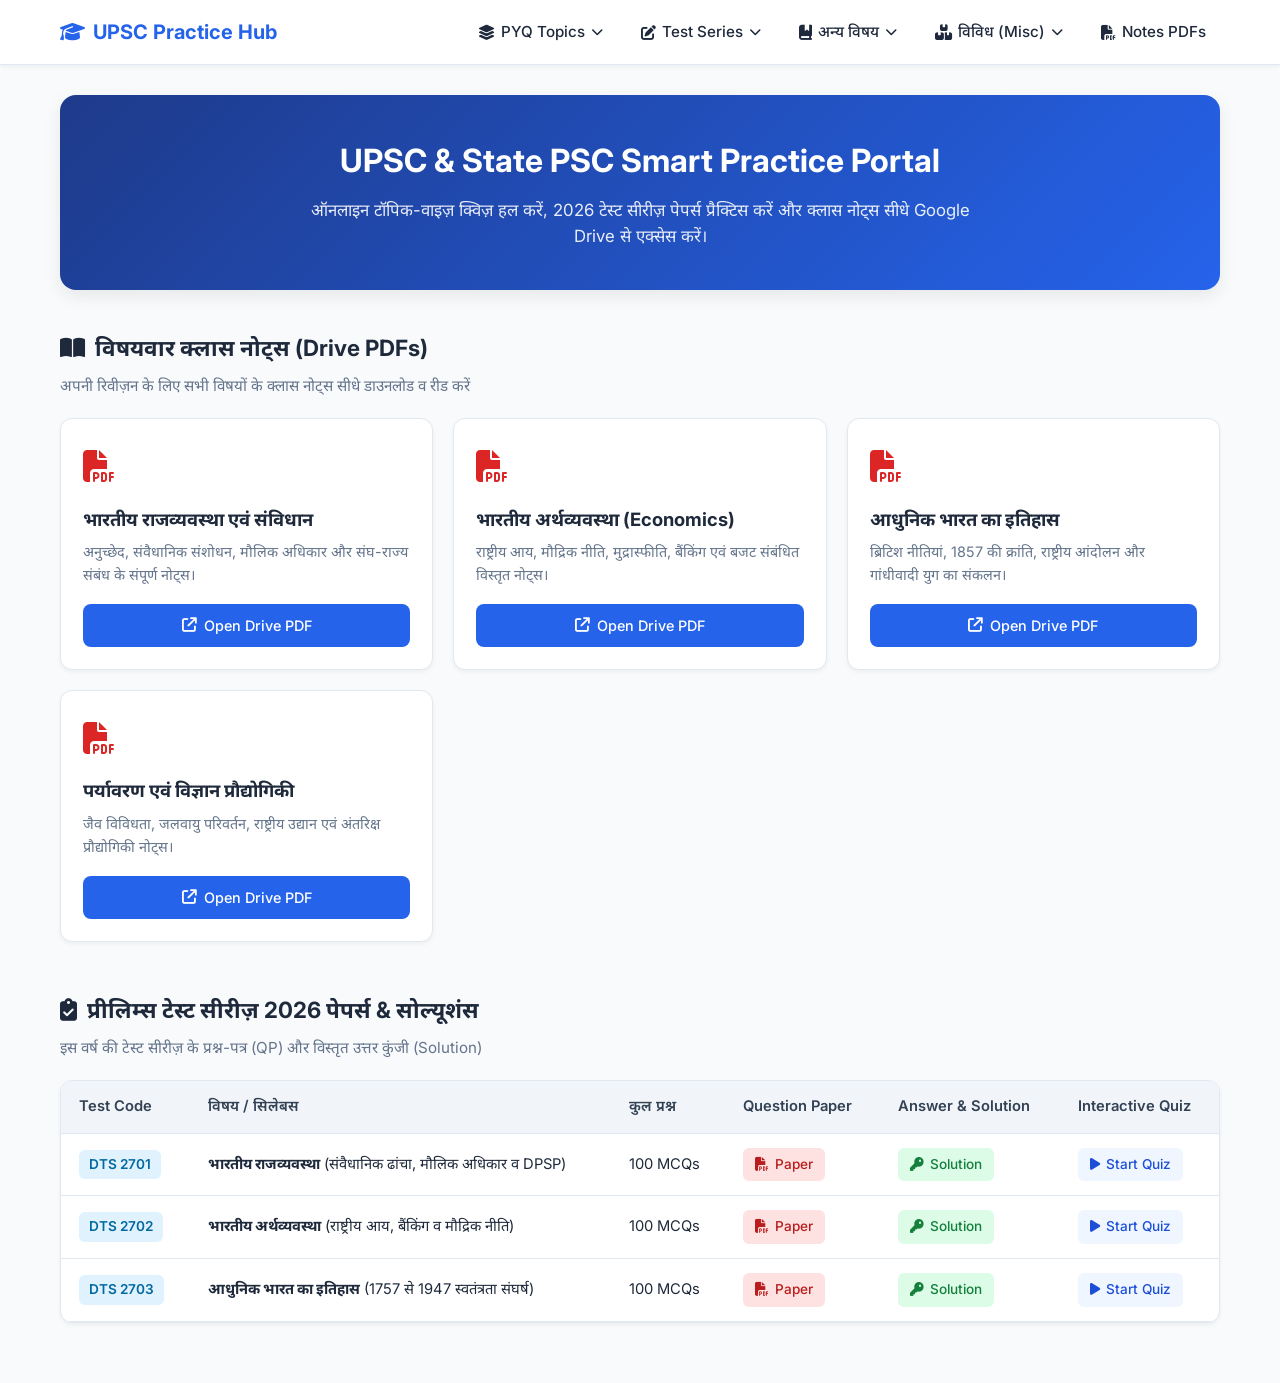
==== commit 6c556587: "Change greeting from 'Hello' to 'Goodbye'" ====
--- a/index.html
+++ b/index.html
@@ -3,151 +3,686 @@
 <head>
   <meta charset="UTF-8">
   <meta name="viewport" content="width=device-width, initial-scale=1.0">
-  <title>UPSC QUIZs | Home</title>
+  <title>UPSC & State PSC Smart Practice Portal</title>
+  
+  <!-- External CSS Link -->
   <link rel="stylesheet" href="style.css">
+  
+  <!-- Font Awesome Icons for UI -->
+  <link rel="stylesheet" href="https://cdnjs.cloudflare.com/ajax/libs/font-awesome/6.4.0/css/all.min.css">
+  <link href="https://fonts.googleapis.com/css2?family=Inter:wght@400;500;600;700&family=Noto+Sans+Devanagari:wght@400;500;600;700&display=swap" rel="stylesheet">
+
+  <style>
+    /* Global & Responsive Inline Base Styles */
+    :root {
+      --primary-color: #2563eb;
+      --primary-dark: #1d4ed8;
+      --bg-light: #f8fafc;
+      --card-bg: #ffffff;
+      --text-main: #1e293b;
+      --text-muted: #64748b;
+      --border-color: #e2e8f0;
+      --shadow-sm: 0 2px 4px rgba(0,0,0,0.05);
+      --shadow-md: 0 6px 18px rgba(0,0,0,0.08);
+    }
+
+    * {
+      box-sizing: border-box;
+      margin: 0;
+      padding: 0;
+      font-family: 'Inter', 'Noto Sans Devanagari', sans-serif;
+    }
+
+    body {
+      background-color: var(--bg-light);
+      color: var(--text-main);
+      line-height: 1.6;
+    }
+
+    /* Header & Navigation Bar */
+    .main-header {
+      position: sticky;
+      top: 0;
+      background: rgba(255, 255, 255, 0.95);
+      backdrop-filter: blur(12px);
+      box-shadow: var(--shadow-sm);
+      border-bottom: 1px solid var(--border-color);
+      z-index: 1000;
+    }
+
+    .nav-container {
+      max-width: 1200px;
+      margin: 0 auto;
+      padding: 12px 20px;
+      display: flex;
+      justify-content: space-between;
+      align-items: center;
+    }
+
+    .logo a {
+      font-size: 1.25rem;
+      font-weight: 700;
+      color: var(--primary-color);
+      text-decoration: none;
+      display: flex;
+      align-items: center;
+      gap: 8px;
+    }
+
+    .nav-list {
+      display: flex;
+      list-style: none;
+      gap: 10px;
+      align-items: center;
+    }
+
+    .nav-item {
+      position: relative;
+    }
+
+    .nav-item > a {
+      text-decoration: none;
+      color: var(--text-main);
+      font-size: 0.95rem;
+      font-weight: 500;
+      padding: 8px 14px;
+      border-radius: 6px;
+      display: flex;
+      align-items: center;
+      gap: 6px;
+      transition: all 0.2s ease;
+    }
+
+    .nav-item > a:hover {
+      background-color: #eff6ff;
+      color: var(--primary-color);
+    }
+
+    /* Dropdown Menus */
+    .dropdown-menu {
+      display: none;
+      position: absolute;
+      top: 100%;
+      left: 0;
+      background: #ffffff;
+      min-width: 250px;
+      box-shadow: var(--shadow-md);
+      border-radius: 8px;
+      list-style: none;
+      padding: 8px 0;
+      margin-top: 4px;
+      z-index: 1100;
+      border: 1px solid var(--border-color);
+    }
+
+    .dropdown-menu li a {
+      padding: 10px 18px;
+      color: var(--text-main);
+      display: flex;
+      align-items: center;
+      gap: 8px;
+      font-size: 0.9rem;
+      text-decoration: none;
+      transition: all 0.2s ease;
+    }
+
+    .dropdown-menu li a:hover {
+      background-color: #eff6ff;
+      color: var(--primary-color);
+      padding-left: 22px;
+    }
+
+    @media (min-width: 769px) {
+      .dropdown:hover .dropdown-menu {
+        display: block;
+      }
+    }
+
+    /* Hamburger Button */
+    .hamburger-btn {
+      display: none;
+      flex-direction: column;
+      gap: 5px;
+      background: none;
+      border: none;
+      cursor: pointer;
+      padding: 6px;
+    }
+
+    .hamburger-btn span {
+      width: 24px;
+      height: 3px;
+      background-color: var(--text-main);
+      border-radius: 3px;
+      transition: all 0.3s ease;
+    }
+
+    /* Mobile View */
+    @media (max-width: 768px) {
+      .hamburger-btn {
+        display: flex;
+      }
+
+      .nav-menu {
+        display: none;
+        position: absolute;
+        top: 100%;
+        left: 0;
+        width: 100%;
+        background: #ffffff;
+        box-shadow: var(--shadow-md);
+        padding: 15px 0;
+        border-bottom: 1px solid var(--border-color);
+      }
+
+      .nav-menu.active {
+        display: block;
+      }
+
+      .nav-list {
+        flex-direction: column;
+        align-items: flex-start;
+        gap: 0;
+      }
+
+      .nav-item {
+        width: 100%;
+      }
+
+      .nav-item > a {
+        padding: 12px 20px;
+        width: 100%;
+        border-radius: 0;
+      }
+
+      .dropdown-menu {
+        position: static;
+        box-shadow: none;
+        background-color: #f8fafc;
+        border: none;
+        padding-left: 15px;
+        border-top: 1px solid var(--border-color);
+      }
+
+      .dropdown.active .dropdown-menu {
+        display: block;
+      }
+    }
+
+    /* Main Container & Sections */
+    .main-container {
+      max-width: 1200px;
+      margin: 30px auto 60px;
+      padding: 0 20px;
+    }
+
+    .hero-banner {
+      background: linear-gradient(135deg, #1e3a8a 0%, #2563eb 100%);
+      color: white;
+      padding: 40px 24px;
+      border-radius: 16px;
+      text-align: center;
+      margin-bottom: 40px;
+      box-shadow: var(--shadow-md);
+    }
+
+    .hero-banner h1 {
+      font-size: 2rem;
+      margin-bottom: 10px;
+    }
+
+    .hero-banner p {
+      font-size: 1.05rem;
+      opacity: 0.9;
+      max-width: 700px;
+      margin: 0 auto;
+    }
+
+    .content-section {
+      margin-bottom: 50px;
+    }
+
+    .section-title {
+      font-size: 1.4rem;
+      color: var(--text-main);
+      margin-bottom: 8px;
+      display: flex;
+      align-items: center;
+      gap: 10px;
+    }
+
+    .section-subtitle {
+      color: var(--text-muted);
+      font-size: 0.95rem;
+      margin-bottom: 20px;
+    }
+
+    /* Cards Grid */
+    .card-grid {
+      display: grid;
+      grid-template-columns: repeat(auto-fit, minmax(280px, 1fr));
+      gap: 20px;
+    }
+
+    .info-card {
+      background: var(--card-bg);
+      border: 1px solid var(--border-color);
+      border-radius: 12px;
+      padding: 22px;
+      display: flex;
+      flex-direction: column;
+      justify-content: space-between;
+      box-shadow: var(--shadow-sm);
+      transition: all 0.2s ease;
+    }
+
+    .info-card:hover {
+      transform: translateY(-4px);
+      box-shadow: var(--shadow-md);
+    }
+
+    .card-icon {
+      font-size: 2rem;
+      margin-bottom: 12px;
+    }
+
+    .card-icon.pdf { color: #dc2626; }
+    .card-icon.quiz { color: #2563eb; }
+
+    .info-card h3 {
+      font-size: 1.15rem;
+      color: var(--text-main);
+      margin-bottom: 6px;
+    }
+
+    .info-card p {
+      font-size: 0.9rem;
+      color: var(--text-muted);
+      margin-bottom: 18px;
+    }
+
+    .btn-action {
+      display: inline-flex;
+      align-items: center;
+      justify-content: center;
+      gap: 8px;
+      padding: 10px 16px;
+      border-radius: 8px;
+      text-decoration: none;
+      font-weight: 500;
+      font-size: 0.9rem;
+      transition: all 0.2s ease;
+    }
+
+    .btn-primary {
+      background-color: var(--primary-color);
+      color: white !important;
+    }
+
+    .btn-primary:hover {
+      background-color: var(--primary-dark);
+    }
+
+    /* Test Series Table */
+    .table-responsive {
+      overflow-x: auto;
+      background: var(--card-bg);
+      border-radius: 12px;
+      border: 1px solid var(--border-color);
+      box-shadow: var(--shadow-sm);
+    }
+
+    .custom-table {
+      width: 100%;
+      border-collapse: collapse;
+      text-align: left;
+    }
+
+    .custom-table th, .custom-table td {
+      padding: 14px 18px;
+      border-bottom: 1px solid var(--border-color);
+      font-size: 0.92rem;
+    }
+
+    .custom-table th {
+      background-color: #f1f5f9;
+      color: #334155;
+      font-weight: 600;
+    }
+
+    .badge-code {
+      display: inline-block;
+      padding: 4px 10px;
+      background-color: #e0f2fe;
+      color: #0369a1;
+      border-radius: 6px;
+      font-weight: 600;
+      font-size: 0.85rem;
+    }
+
+    .btn-pill {
+      display: inline-flex;
+      align-items: center;
+      gap: 6px;
+      padding: 6px 12px;
+      border-radius: 6px;
+      font-size: 0.85rem;
+      text-decoration: none;
+      font-weight: 500;
+      margin-right: 6px;
+    }
+
+    .btn-qp {
+      background-color: #fee2e2;
+      color: #b91c1c;
+    }
+
+    .btn-sol {
+      background-color: #dcfce7;
+      color: #15803d;
+    }
+
+    .btn-interactive {
+      background-color: #eff6ff;
+      color: #1d4ed8;
+    }
+  </style>
 </head>
-<body class="home-page">
-  <div class="hero-shell">
-    <header class="hero-header">
-      <div class="brand-block">
-        <img src="ashoka.jpg" alt="Ashoka Logo" class="brand-logo">
-        <div>
-          <p class="brand-kicker">Learning Platform</p>
-          <h1>UPSC QUIZs</h1>
+<body>
+
+  <!-- ==================== HEADER & HAMBURGER NAVIGATION ==================== -->
+  <header class="main-header">
+    <div class="nav-container">
+      <div class="logo">
+        <a href="index.html">
+          <i class="fa-solid fa-graduation-cap"></i> UPSC Practice Hub
+        </a>
+      </div>
+
+      <!-- Hamburger Button for Mobile -->
+      <button class="hamburger-btn" id="hamburger-btn" aria-label="Menu Toggle">
+        <span></span>
+        <span></span>
+        <span></span>
+      </button>
+
+      <!-- Full Navigation Menu -->
+      <nav class="nav-menu" id="nav-menu">
+        <ul class="nav-list">
+          
+          <!-- Dropdown 1: PYQ (Topic Wise Quiz) -->
+          <li class="nav-item dropdown">
+            <a href="#" class="dropdown-toggle">
+              <i class="fa-solid fa-layer-group"></i> PYQ Topics <i class="fa-solid fa-chevron-down" style="font-size:0.75rem;"></i>
+            </a>
+            <ul class="dropdown-menu">
+              <li><a href="quiz.html?file=Executive.json"><i class="fa-solid fa-landmark"></i> भारतीय राजव्यवस्था (Polity)</a></li>
+              <li><a href="quiz.html?file=Inflation 50 MCQs.json"><i class="fa-solid fa-chart-line"></i> अर्थव्यवस्था (Economics)</a></li>
+              <li><a href="quiz.html?file=101.json"><i class="fa-solid fa-landmark-dome"></i> भारतीय इतिहास (History)</a></li>
+              <li><a href="quiz.html?file=102.json"><i class="fa-solid fa-flask"></i> सामान्य विज्ञान (General Science)</a></li>
+              <li><a href="quiz.html?file=103.json"><i class="fa-solid fa-microchip"></i> साइंस & टेक (Science & Tech)</a></li>
+              <li><a href="quiz.html?file=104.json"><i class="fa-solid fa-leaf"></i> पर्यावरण एवं पारिस्थितिकी (Environment)</a></li>
+            </ul>
+          </li>
+
+          <!-- Dropdown 2: Test Series -->
+          <li class="nav-item dropdown">
+            <a href="#" class="dropdown-toggle">
+              <i class="fa-solid fa-pen-to-square"></i> Test Series <i class="fa-solid fa-chevron-down" style="font-size:0.75rem;"></i>
+            </a>
+            <ul class="dropdown-menu">
+              <li><a href="quiz.html?file=SET-A.json"><i class="fa-solid fa-file-signature"></i> DTS 2701 (Full Mock 1)</a></li>
+              <li><a href="quiz.html?file=SET-C.json"><i class="fa-solid fa-file-signature"></i> DTS 2702 (Polity Special)</a></li>
+              <li><a href="quiz.html?file=SET-D.json"><i class="fa-solid fa-file-signature"></i> DTS 2703 (Economy Special)</a></li>
+              <li><a href="#test-series-pdf-section"><i class="fa-solid fa-file-pdf"></i> All Test Series PDFs</a></li>
+            </ul>
+          </li>
+
+          <!-- Dropdown 3: अन्य विषय अभ्यास प्रश्न -->
+          <li class="nav-item dropdown">
+            <a href="#" class="dropdown-toggle">
+              <i class="fa-solid fa-book-bookmark"></i> अन्य विषय <i class="fa-solid fa-chevron-down" style="font-size:0.75rem;"></i>
+            </a>
+            <ul class="dropdown-menu">
+              <li><a href="quiz.html?file=105.json"><i class="fa-solid fa-earth-americas"></i> भारत एवं विश्व भूगोल (Geography)</a></li>
+              <li><a href="quiz.html?file=106.json"><i class="fa-solid fa-globe"></i> अंतर्राष्ट्रीय संबंध (IR)</a></li>
+              <li><a href="quiz.html?file=107.json"><i class="fa-solid fa-building-columns"></i> शासन व्यवस्था (Governance)</a></li>
+              <li><a href="quiz.html?file=108.json"><i class="fa-solid fa-scale-balanced"></i> नीतिशास्त्र (Ethics)</a></li>
+            </ul>
+          </li>
+
+          <!-- Dropdown 4: अन्य / विविध (Miscellaneous Quizzes) -->
+          <li class="nav-item dropdown">
+            <a href="#" class="dropdown-toggle">
+              <i class="fa-solid fa-boxes-stacked"></i> विविध (Misc) <i class="fa-solid fa-chevron-down" style="font-size:0.75rem;"></i>
+            </a>
+            <ul class="dropdown-menu">
+              <li><a href="quiz.html?file=Banking 50 MCQs.json"><i class="fa-solid fa-piggy-bank"></i> Banking 50 MCQs</a></li>
+              <li><a href="quiz.html?file=Money and Money Supply 50 MCQs.json"><i class="fa-solid fa-money-bill-wave"></i> Money & Supply MCQs</a></li>
+              <li><a href="quiz.html?file=National Income 50 MCQs.json"><i class="fa-solid fa-coins"></i> National Income MCQs</a></li>
+              <li><a href="quiz.html?file=India's securities market 50 MCQs.json"><i class="fa-solid fa-arrow-trend-up"></i> Securities Market MCQs</a></li>
+              <li><a href="quiz.html?file=Tax 50 MCQs.json"><i class="fa-solid fa-receipt"></i> Tax System MCQs</a></li>
+              <li><a href="quiz.html?file=MiscellaneousTopicsofIndianConstitutionandPolity.json"><i class="fa-solid fa-gavel"></i> Constitution Misc.</a></li>
+            </ul>
+          </li>
+
+          <!-- Direct Link to Notes Section -->
+          <li class="nav-item">
+            <a href="#notes-section" class="nav-link">
+              <i class="fa-solid fa-file-pdf"></i> Notes PDFs
+            </a>
+          </li>
+
+        </ul>
+      </nav>
+    </div>
+  </header>
+
+  <!-- ==================== MAIN CONTENT CONTAINER ==================== -->
+  <main class="main-container">
+    
+    <!-- Hero Banner -->
+    <section class="hero-banner">
+      <h1>UPSC & State PSC Smart Practice Portal</h1>
+      <p>ऑनलाइन टॉपिक-वाइज़ क्विज़ हल करें, 2026 टेस्ट सीरीज़ पेपर्स प्रैक्टिस करें और क्लास नोट्स सीधे Google Drive से एक्सेस करें।</p>
+    </section>
+
+    <!-- ==================== 1. NOTES PDF SECTION ==================== -->
+    <section class="content-section" id="notes-section">
+      <h2 class="section-title"><i class="fa-solid fa-book-open"></i> विषयवार क्लास नोट्स (Drive PDFs)</h2>
+      <p class="section-subtitle">अपनी रिवीज़न के लिए सभी विषयों के क्लास नोट्स सीधे डाउनलोड व रीड करें</p>
+
+      <div class="card-grid">
+        
+        <!-- Note Card 1: Polity -->
+        <div class="info-card">
+          <div>
+            <div class="card-icon pdf"><i class="fa-solid fa-file-pdf"></i></div>
+            <h3>भारतीय राजव्यवस्था एवं संविधान</h3>
+            <p>अनुच्छेद, संवैधानिक संशोधन, मौलिक अधिकार और संघ-राज्य संबंध के संपूर्ण नोट्स।</p>
+          </div>
+          <!-- Apni Google Drive Link Yahan Paste Karein -->
+          <a href="https://drive.google.com/file/d/YOUR_POLITY_NOTES_FILE_ID/view" target="_blank" class="btn-action btn-primary">
+            <i class="fa-solid fa-arrow-up-right-from-square"></i> Open Drive PDF
+          </a>
         </div>
+
+        <!-- Note Card 2: Economics -->
+        <div class="info-card">
+          <div>
+            <div class="card-icon pdf"><i class="fa-solid fa-file-pdf"></i></div>
+            <h3>भारतीय अर्थव्यवस्था (Economics)</h3>
+            <p>राष्ट्रीय आय, मौद्रिक नीति, मुद्रास्फीति, बैंकिंग एवं बजट संबंधित विस्तृत नोट्स।</p>
+          </div>
+          <!-- Apni Google Drive Link Yahan Paste Karein -->
+          <a href="https://drive.google.com/file/d/YOUR_ECONOMICS_NOTES_FILE_ID/view" target="_blank" class="btn-action btn-primary">
+            <i class="fa-solid fa-arrow-up-right-from-square"></i> Open Drive PDF
+          </a>
+        </div>
+
+        <!-- Note Card 3: History -->
+        <div class="info-card">
+          <div>
+            <div class="card-icon pdf"><i class="fa-solid fa-file-pdf"></i></div>
+            <h3>आधुनिक भारत का इतिहास</h3>
+            <p>ब्रिटिश नीतियां, 1857 की क्रांति, राष्ट्रीय आंदोलन और गांधीवादी युग का संकलन।</p>
+          </div>
+          <!-- Apni Google Drive Link Yahan Paste Karein -->
+          <a href="https://drive.google.com/file/d/YOUR_HISTORY_NOTES_FILE_ID/view" target="_blank" class="btn-action btn-primary">
+            <i class="fa-solid fa-arrow-up-right-from-square"></i> Open Drive PDF
+          </a>
+        </div>
+
+        <!-- Note Card 4: Science & Tech / Environment -->
+        <div class="info-card">
+          <div>
+            <div class="card-icon pdf"><i class="fa-solid fa-file-pdf"></i></div>
+            <h3>पर्यावरण एवं विज्ञान प्रौद्योगिकी</h3>
+            <p>जैव विविधता, जलवायु परिवर्तन, राष्ट्रीय उद्यान एवं अंतरिक्ष प्रौद्योगिकी नोट्स।</p>
+          </div>
+          <!-- Apni Google Drive Link Yahan Paste Karein -->
+          <a href="https://drive.google.com/file/d/YOUR_ENV_NOTES_FILE_ID/view" target="_blank" class="btn-action btn-primary">
+            <i class="fa-solid fa-arrow-up-right-from-square"></i> Open Drive PDF
+          </a>
+        </div>
+
       </div>
-      <nav class="hero-nav">
-        <a href="index.html">Home</a>
-      </nav>
-    </header>
-
-    <main class="hero-content">
-      <section class="hero-copy">
-        <p class="section-label">Smart Practice Hub</p>
-        <h2>Explore multiple quizzes with one clean experience.</h2>
-        <p class="hero-text">Choose a quiz set below to begin. Filter by exam type or sort as per your preference.</p>
-      </section>
-
-      <div class="controls-wrapper">
-        <div class="filter-tabs" id="filterTabs">
-          <button class="tab-btn active" onclick="handleFilter('All', event)">All Tests</button>
-          <button class="tab-btn" onclick="handleFilter('Practice SETs', event)">Practice SETs</button>
-          <button class="tab-btn" onclick="handleFilter('PYQ', event)">PYQs</button>
-          <button class="tab-btn" onclick="handleFilter('Economics', event)">Economics</button>
-          <button class="tab-btn" onclick="handleFilter('Test Series', event)">Test Series</button>
-          <button class="tab-btn" onclick="handleFilter('BA', event)">BA</button>
-          <button class="tab-btn" onclick="handleFilter('Polity', event)">Polity</button>
-          <button class="tab-btn" onclick="handleFilter('S&T', event)">S&T</button>
-          <button class="tab-btn" onclick="handleFilter('History', event)">History</button>
-          <button class="tab-btn" onclick="handleFilter('Geography', event)">Geography</button>
-          <button class="tab-btn" onclick="handleFilter('EN&EC', event)">EN&EC</button>
-          <button class="tab-btn" onclick="handleFilter('Gen.Sci.', event)">Gen.Sci.</button>
-        </div>
-        
-        <div class="sort-box">
-          <label for="quizSort">Sort By: </label>
-          <select id="quizSort" onchange="handleSort(this.value)">
-            <option value="latest">Last Updated (नवीनतम)</option>
-            <option value="az">Alphabetical (A - Z)</option>
-            <option value="za">Alphabetical (Z - A)</option>
-          </select>
-        </div>
+    </section>
+
+    <!-- ==================== 2. TEST SERIES 2026 PDF SECTION ==================== -->
+    <section class="content-section" id="test-series-pdf-section">
+      <h2 class="section-title"><i class="fa-solid fa-clipboard-check"></i> प्रीलिम्स टेस्ट सीरीज़ 2026 पेपर्स & सोल्यूशंस</h2>
+      <p class="section-subtitle">इस वर्ष की टेस्ट सीरीज़ के प्रश्न-पत्र (QP) और विस्तृत उत्तर कुंजी (Solution)</p>
+
+      <div class="table-responsive">
+        <table class="custom-table">
+          <thead>
+            <tr>
+              <th>Test Code</th>
+              <th>विषय / सिलेबस</th>
+              <th>कुल प्रश्न</th>
+              <th>Question Paper</th>
+              <th>Answer & Solution</th>
+              <th>Interactive Quiz</th>
+            </tr>
+          </thead>
+          <tbody>
+            
+            <!-- Row 1: DTS 2701 -->
+            <tr>
+              <td><span class="badge-code">DTS 2701</span></td>
+              <td><strong>भारतीय राजव्यवस्था</strong> (संवैधानिक ढांचा, मौलिक अधिकार व DPSP)</td>
+              <td>100 MCQs</td>
+              <td>
+                <a href="https://drive.google.com/file/d/YOUR_DTS2701_QP_ID/view" target="_blank" class="btn-pill btn-qp">
+                  <i class="fa-solid fa-file-pdf"></i> Paper
+                </a>
+              </td>
+              <td>
+                <a href="https://drive.google.com/file/d/YOUR_DTS2701_SOL_ID/view" target="_blank" class="btn-pill btn-sol">
+                  <i class="fa-solid fa-key"></i> Solution
+                </a>
+              </td>
+              <td>
+                <a href="quiz.html?file=SET-A.json" class="btn-pill btn-interactive">
+                  <i class="fa-solid fa-play"></i> Start Quiz
+                </a>
+              </td>
+            </tr>
+
+            <!-- Row 2: DTS 2702 -->
+            <tr>
+              <td><span class="badge-code">DTS 2702</span></td>
+              <td><strong>भारतीय अर्थव्यवस्था</strong> (राष्ट्रीय आय, बैंकिंग व मौद्रिक नीति)</td>
+              <td>100 MCQs</td>
+              <td>
+                <a href="https://drive.google.com/file/d/YOUR_DTS2702_QP_ID/view" target="_blank" class="btn-pill btn-qp">
+                  <i class="fa-solid fa-file-pdf"></i> Paper
+                </a>
+              </td>
+              <td>
+                <a href="https://drive.google.com/file/d/YOUR_DTS2702_SOL_ID/view" target="_blank" class="btn-pill btn-sol">
+                  <i class="fa-solid fa-key"></i> Solution
+                </a>
+              </td>
+              <td>
+                <a href="quiz.html?file=SET-C.json" class="btn-pill btn-interactive">
+                  <i class="fa-solid fa-play"></i> Start Quiz
+                </a>
+              </td>
+            </tr>
+
+            <!-- Row 3: DTS 2703 -->
+            <tr>
+              <td><span class="badge-code">DTS 2703</span></td>
+              <td><strong>आधुनिक भारत का इतिहास</strong> (1757 से 1947 स्वतंत्रता संघर्ष)</td>
+              <td>100 MCQs</td>
+              <td>
+                <a href="https://drive.google.com/file/d/YOUR_DTS2703_QP_ID/view" target="_blank" class="btn-pill btn-qp">
+                  <i class="fa-solid fa-file-pdf"></i> Paper
+                </a>
+              </td>
+              <td>
+                <a href="https://drive.google.com/file/d/YOUR_DTS2703_SOL_ID/view" target="_blank" class="btn-pill btn-sol">
+                  <i class="fa-solid fa-key"></i> Solution
+                </a>
+              </td>
+              <td>
+                <a href="quiz.html?file=SET-D.json" class="btn-pill btn-interactive">
+                  <i class="fa-solid fa-play"></i> Start Quiz
+                </a>
+              </td>
+            </tr>
+
+          </tbody>
+        </table>
       </div>
-
-      <section class="quiz-grid" id="quizGrid"></section>
-    </main>
-  </div>
-
+    </section>
+
+  </main>
+
+  <!-- ==================== INTERACTIVE JAVASCRIPT LOGIC ==================== -->
   <script>
-    // Cleaned quizzes array - removed truncated entries and placeholders
-   const quizzes = [
-  // Test Series (Numbered)
-  { name: 'DTS 2701', file: '101.json', link: 'quiz.html?quiz=101.json', category: 'Test Series', lastUpdated: '2026-07-12' },
-  { name: 'DTS 2702', file: '102.json', link: 'quiz.html?quiz=102.json', category: 'Test Series', lastUpdated: '2026-07-20' },
-  { name: 'DTS 2703', file: '103.json', link: 'quiz.html?quiz=103.json', category: 'Test Series', lastUpdated: '2026-08-01' },
-  { name: 'DTS 2704', file: '104.json', link: 'quiz.html?quiz=104.json', category: 'Test Series', lastUpdated: '2026-08-02' },
-  { name: 'DTS 2705', file: '109.json', link: 'quiz.html?quiz=109.json', category: 'Test Series', lastUpdated: '2026-08-09' },
-  { name: 'DTS C2701', file: '108.json', link: 'quiz.html?quiz=108.json', category: 'Test Series', lastUpdated: '2026-08-01' },
-  { name: 'DTS C2702', file: '110.json', link: 'quiz.html?quiz=110.json', category: 'Test Series', lastUpdated: '2026-08-08' },
-
-  // PYQ
-  { name: 'Commissions, Councils, Tribunals, Schedules & Articles', file: 'CommissionsCouncilsTribunalsSchedulesArticles.json', link: 'quiz.html?quiz=CommissionsCouncilsTribunalsSchedulesArticles.json', category: 'Polity', lastUpdated: '2026-08-16' },
-  { name: 'Constitutional Amendments & Local Self Government', file: 'ConstitutionalAmendmentsLocalSelfGovernment.json', link: 'quiz.html?quiz=ConstitutionalAmendmentsLocalSelfGovernment.json', category: 'Polity', lastUpdated: '2026-08-16' },
-  { name: 'Executive', file: 'Executive.json', link: 'quiz.html?quiz=Executive.json', category: 'Polity', lastUpdated: '2026-08-16' },
-  { name: 'Fundamental Duties & DPSP', file: 'FundamentaldutiesDPSP.json', link: 'quiz.html?quiz=FundamentaldutiesDPSP.json', category: 'Polity', lastUpdated: '2026-08-16' },
-  { name: 'Fundamental Rights', file: 'Fundamentalrights.json', link: 'quiz.html?quiz=Fundamentalrights.json', category: 'Polity', lastUpdated: '2026-08-16' },
-  { name: 'Judiciary', file: 'Judiciary.json', link: 'quiz.html?quiz=Judiciary.json', category: 'Polity', lastUpdated: '2026-08-16' },
-  { name: 'Legislature', file: 'Legislature.json', link: 'quiz.html?quiz=Legislature.json', category: 'Polity', lastUpdated: '2026-08-16' },
-  { name: 'Miscellaneous Topics of Indian Constitution and Polity', file: 'MiscellaneousTopicsofIndianConstitutionandPolity.json', link: 'quiz.html?quiz=MiscellaneousTopicsofIndianConstitutionandPolity.json', category: 'Polity', lastUpdated: '2026-08-16' },
-  { name: 'Preamble', file: 'Preamble.json', link: 'quiz.html?quiz=Preamble.json', category: 'Polity', lastUpdated: '2026-08-16' },
-  
-  // BA Digital Awareness Series
-  { name: 'Digital Awareness BA All IMP Q.P1', file: '105.json', link: 'quiz.html?quiz=105.json', category: 'BA', lastUpdated: '2026-08-02' },
-  { name: 'Digital Awareness BA All IMP Q.P2', file: '106.json', link: 'quiz.html?quiz=106.json', category: 'BA', lastUpdated: '2026-08-02' },
-  { name: 'Digital Awareness BA All IMP Q.P3', file: '107.json', link: 'quiz.html?quiz=107.json', category: 'BA', lastUpdated: '2026-08-02' },
-
-  // Economics MCQs
-  { name: 'Banking 50 MCQs', file: 'Banking 50 MCQs.json', link: 'quiz.html?quiz=Banking 50 MCQs.json', category: 'Economics', lastUpdated: '2026-08-02' },
-  { name: 'Basic Introduction of economics 50 MCQs', file: 'Basic Introduction of economics 50 MCQs.json', link: 'quiz.html?quiz=Basic Introduction of economics 50 MCQs.json', category: 'Economics', lastUpdated: '2026-08-02' },
-  { name: 'India\'s securities market 50 MCQs', file: 'India\'s securities market 50 MCQs.json', link: 'quiz.html?quiz=India\'s securities market 50 MCQs.json', category: 'Economics', lastUpdated: '2026-08-02' },
-  { name: 'Inflation 50 MCQs', file: 'Inflation 50 MCQs.json', link: 'quiz.html?quiz=Inflation 50 MCQs.json', category: 'Economics', lastUpdated: '2026-08-02' },
-  { name: 'Monetary policy 50 MCQs', file: 'Monetary policy 50 MCQs.json', link: 'quiz.html?quiz=Monetary policy 50 MCQs.json', category: 'Economics', lastUpdated: '2026-08-02' },
-  { name: 'Money and Money Supply 50 MCQs', file: 'Money and Money Supply 50 MCQs.json', link: 'quiz.html?quiz=Money and Money Supply 50 MCQs.json', category: 'Economics', lastUpdated: '2026-08-02' },
-  { name: 'National Income 50 MCQs', file: 'National Income 50 MCQs.json', link: 'quiz.html?quiz=National Income 50 MCQs.json', category: 'Economics', lastUpdated: '2026-08-02' },
-  { name: 'Tax 50 MCQs', file: 'Tax 50 MCQs.json', link: 'quiz.html?quiz=Tax 50 MCQs.json', category: 'Economics', lastUpdated: '2026-08-02' },
-  { name: 'Growth vs Development 50 MCQs', file: 'growth vs devlopment 50 MCQs.json', link: 'quiz.html?quiz=growth vs devlopment 50 MCQs.json', category: 'Economics', lastUpdated: '2026-08-02' },
-
-  // Practice SETs
-  { name: 'SET-A Mentorship 2027', file: 'SET-A.json', link: 'quiz.html?quiz=SET-A.json', category: 'Practice SETs', lastUpdated: '2026-06-02' },
-  { name: 'SET-C Mentorship 2027', file: 'SET-C.json', link: 'quiz.html?quiz=SET-C.json', category: 'Practice SETs', lastUpdated: '2026-06-02' },
-  { name: 'SET-D Mentorship 2027', file: 'SET-D.json', link: 'quiz.html?quiz=SET-D.json', category: 'Practice SETs', lastUpdated: '2026-06-02' }
-];
-    let currentCategory = 'All';
-    let currentSortOrder = 'latest';
-    const grid = document.getElementById('quizGrid');
-
-    function renderQuizzes() {
-      let result = currentCategory === 'All' 
-        ? [...quizzes] 
-        : quizzes.filter(q => q.category === currentCategory);
-
-      if (currentSortOrder === 'az') {
-        result.sort((a, b) => a.name.localeCompare(b.name));
-      } else if (currentSortOrder === 'za') {
-        result.sort((a, b) => b.name.localeCompare(a.name));
-      } else if (currentSortOrder === 'latest') {
-        result.sort((a, b) => new Date(b.lastUpdated) - new Date(a.lastUpdated));
-      }
-
-      if (result.length === 0) {
-        grid.innerHTML = `<p class="no-tests">इस श्रेणी में अभी कोई टेस्ट उपलब्ध नहीं है।</p>`;
-        return;
-      }
-
-      grid.innerHTML = result.map(q => `
-        <a class="quiz-card" href="${q.link}">
-          <span class="card-badge">${q.category}</span>
-          <h3>${q.name}</h3>
-          <p>Updated: ${q.lastUpdated}</p>
-          <span>Start Quiz →</span>
-        </a>
-      `).join('');
-    }
-
-    function handleFilter(category, event) {
-      currentCategory = category;
-      const buttons = document.querySelectorAll('.tab-btn');
-      buttons.forEach(btn => btn.classList.remove('active'));
-      if (event && event.target) event.target.classList.add('active');
-      renderQuizzes();
-    }
-
-    function handleSort(order) {
-      currentSortOrder = order;
-      renderQuizzes();
-    }
-
-    renderQuizzes();
+    document.addEventListener('DOMContentLoaded', () => {
+      const hamburgerBtn = document.getElementById('hamburger-btn');
+      const navMenu = document.getElementById('nav-menu');
+      const dropdowns = document.querySelectorAll('.dropdown');
+
+      // 1. Toggle Hamburger Menu on Mobile
+      if (hamburgerBtn && navMenu) {
+        hamburgerBtn.addEventListener('click', (e) => {
+          e.stopPropagation();
+          navMenu.classList.toggle('active');
+        });
+      }
+
+      // 2. Toggle Dropdown on Mobile screen tap
+      dropdowns.forEach(dropdown => {
+        const toggle = dropdown.querySelector('.dropdown-toggle');
+        if (toggle) {
+          toggle.addEventListener('click', (e) => {
+            if (window.innerWidth <= 768) {
+              e.preventDefault();
+              e.stopPropagation();
+              // Close other open dropdowns
+              dropdowns.forEach(other => {
+                if (other !== dropdown) other.classList.remove('active');
+              });
+              dropdown.classList.toggle('active');
+            }
+          });
+        }
+      });
+
+      // 3. Close Menu when clicking outside
+      document.addEventListener('click', (e) => {
+        if (!e.target.closest('.nav-container')) {
+          if (navMenu) navMenu.classList.remove('active');
+          dropdowns.forEach(d => d.classList.remove('active'));
+        }
+      });
+    });
   </script>
+  <script src="script.js"></script>
 </body>
 </html>
